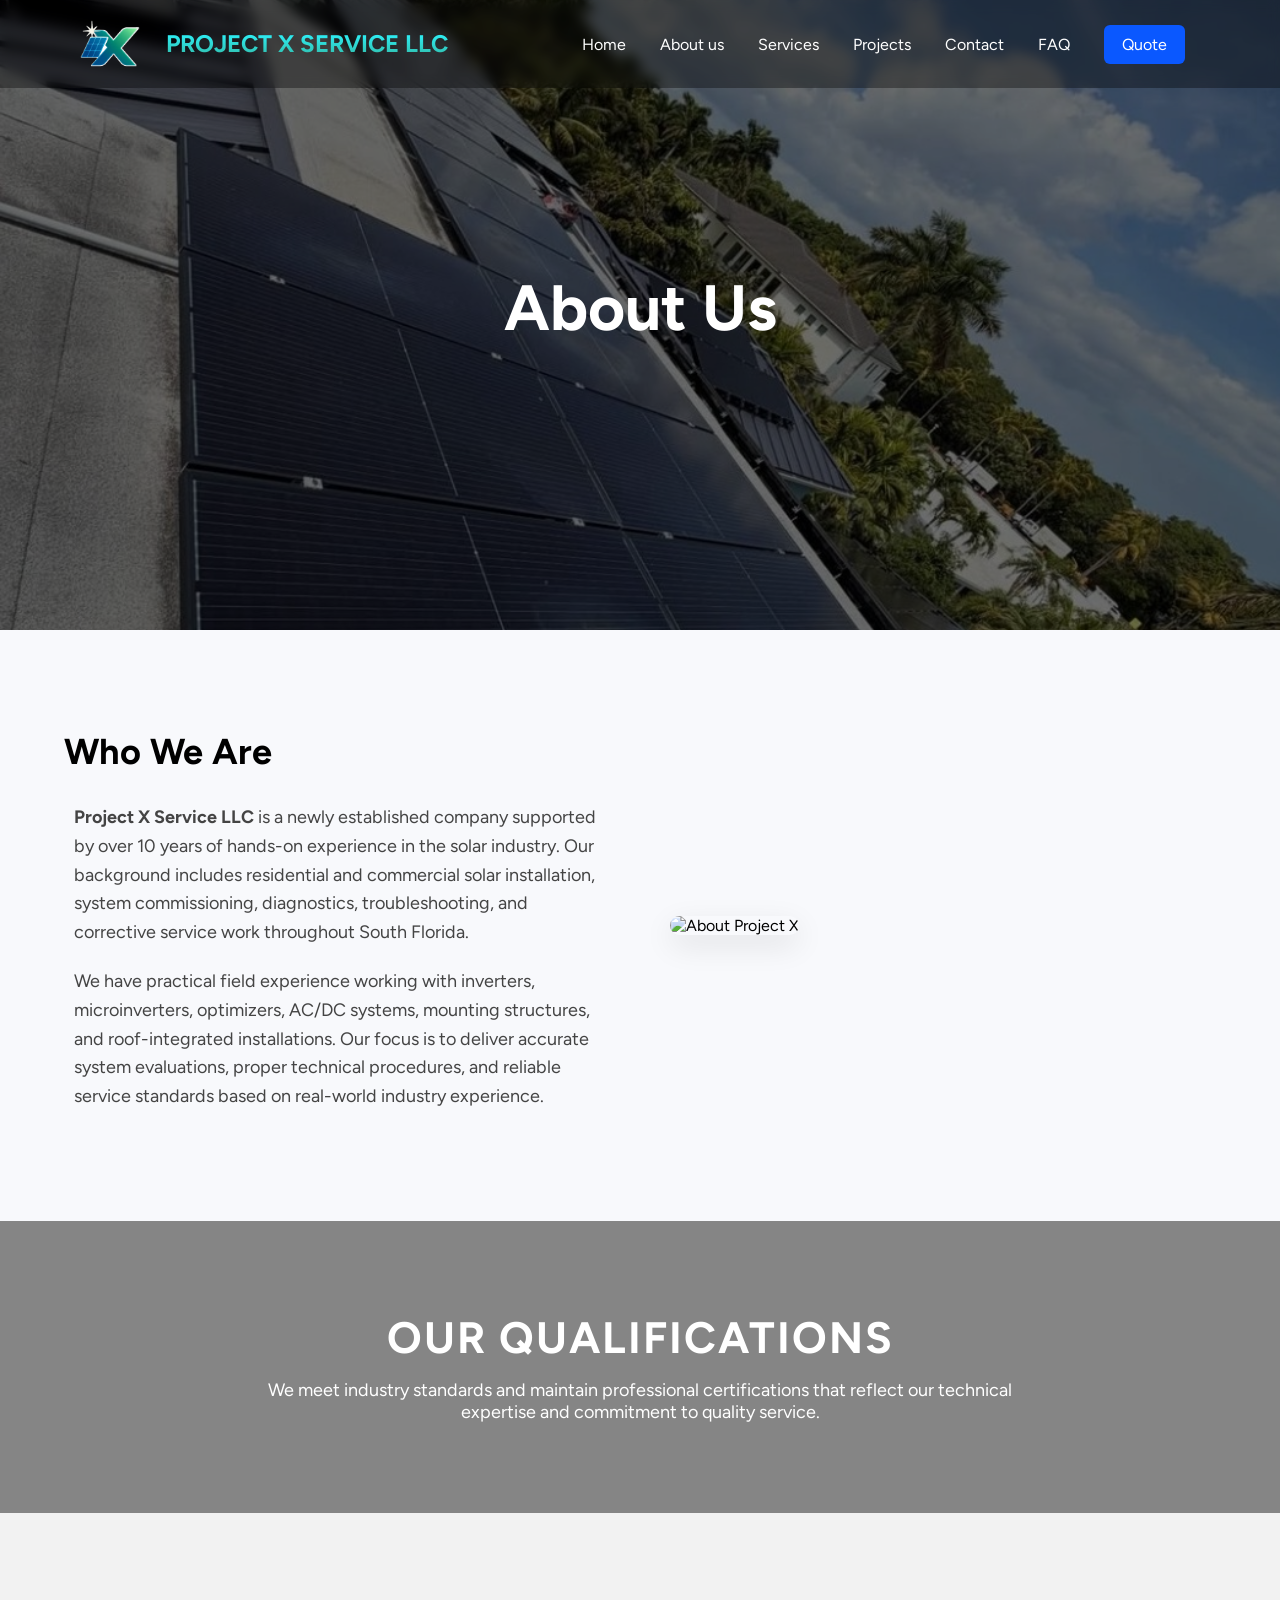
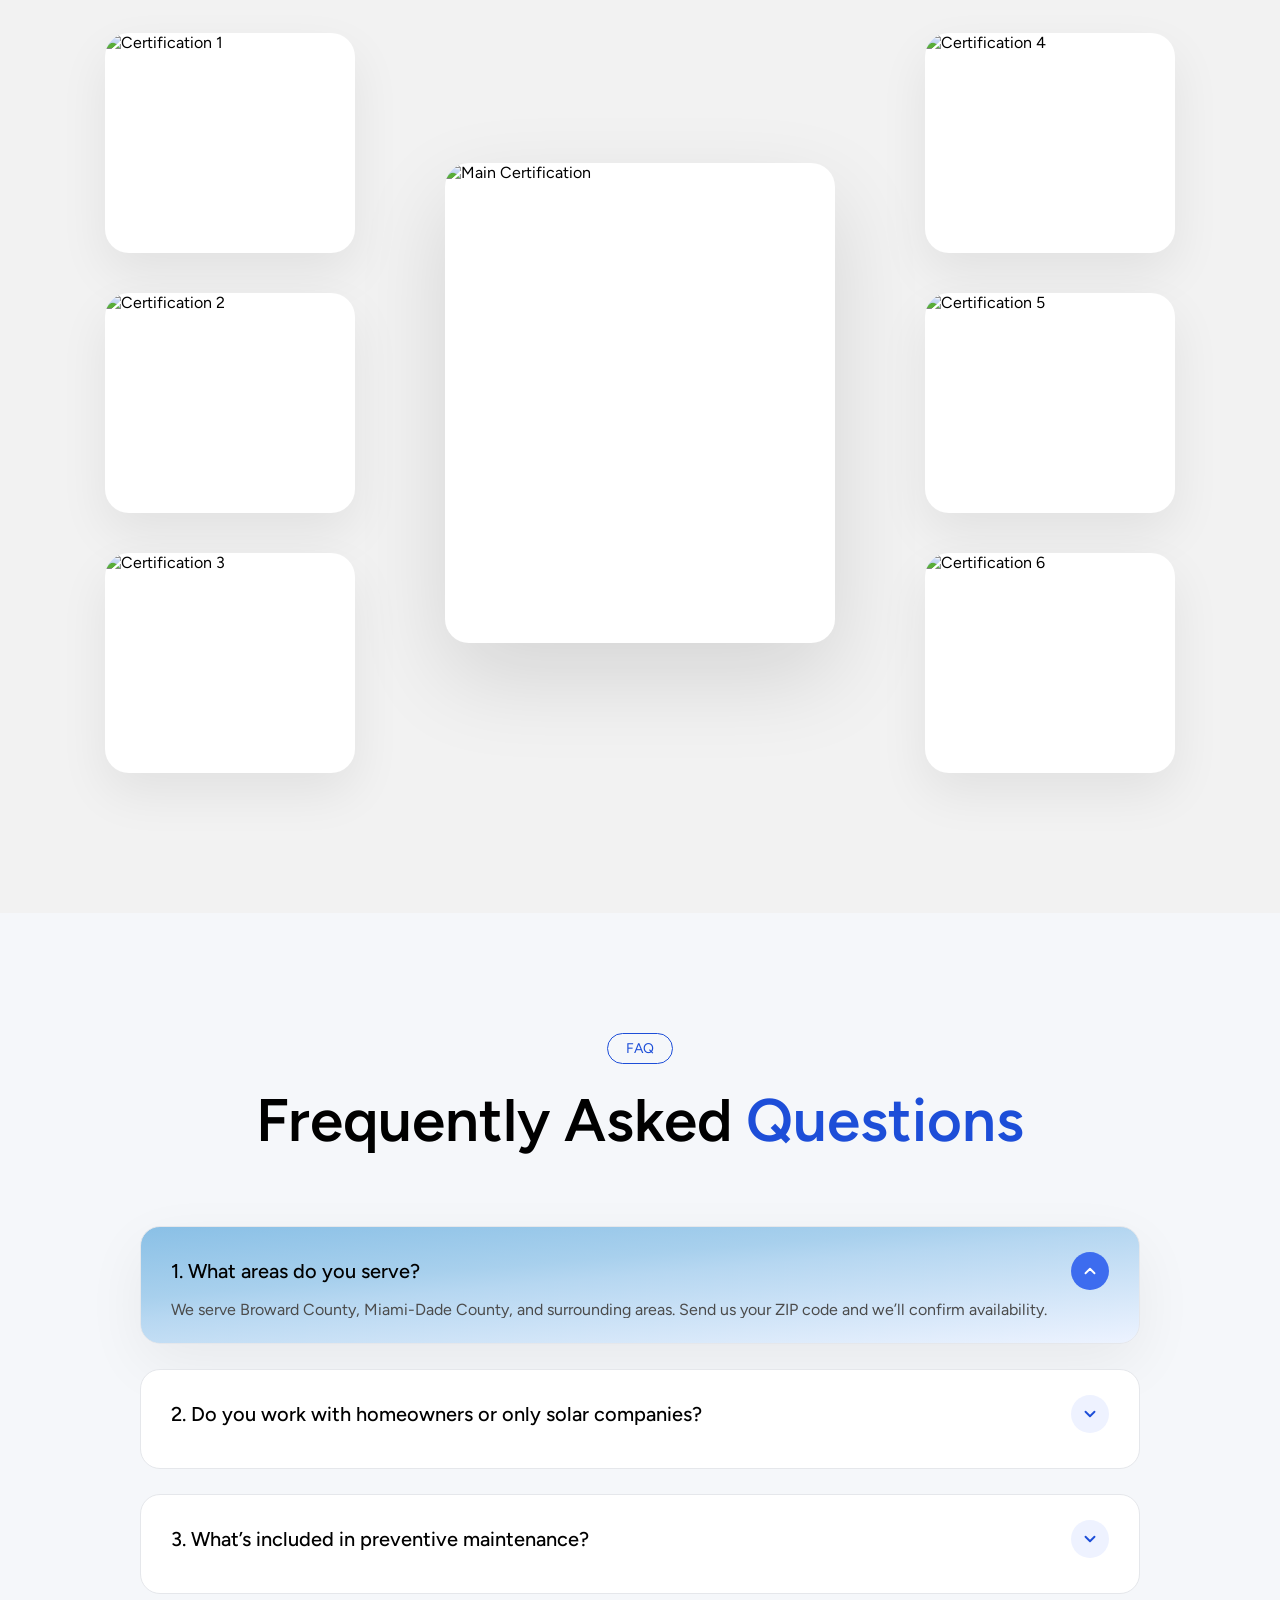
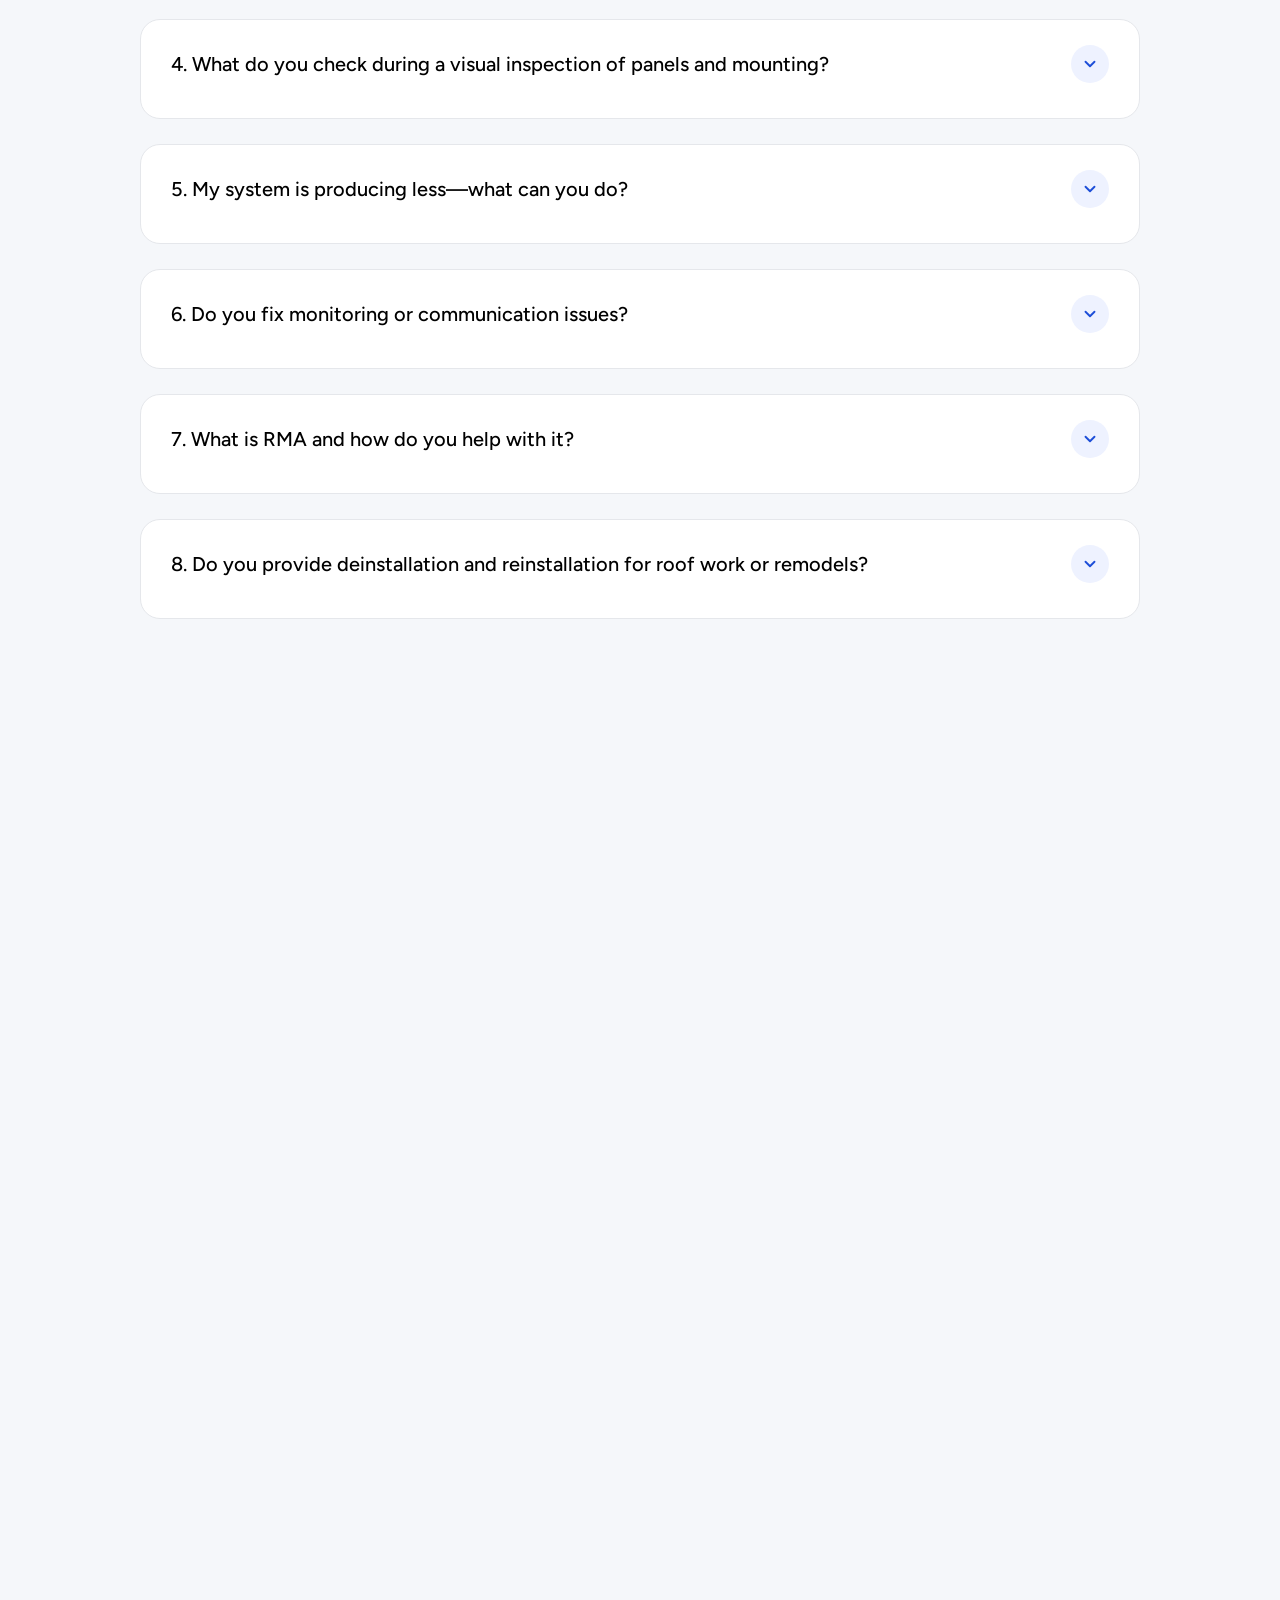
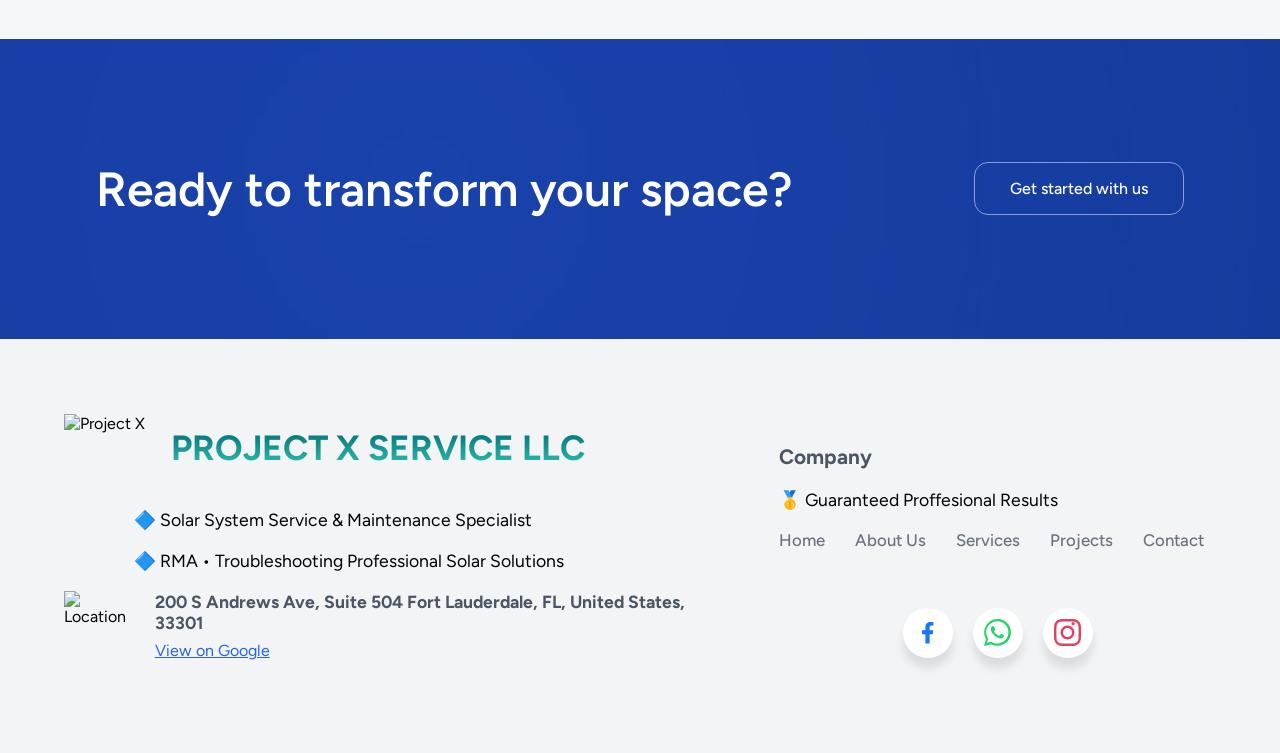
==== about_us.html @ e6c002a3 "Add files via upload" ====
<!doctype html>
<html lang="en">
<head>
  <meta charset="utf-8" />
  <meta name="viewport" content="width=device-width, initial-scale=1" />
  <link rel="shortcut icon" href="Img/Logo-nav.png" type="image/png">
  <title>Project X | Service LLC</title>
  <link rel="stylesheet" href="style.css" />
  <link rel="stylesheet" href="https://cdnjs.cloudflare.com/ajax/libs/font-awesome/6.5.0/css/all.min.css">


<link rel="preconnect" href="https://fonts.googleapis.com">
<link rel="preconnect" href="https://fonts.gstatic.com" crossorigin>
<link href="https://fonts.googleapis.com/css2?family=Figtree:ital,wght@0,300..900;1,300..900&family=Gentium+Plus:ital,wght@0,400;0,700;1,400;1,700&family=Lora:ital@1&family=Montserrat:wght@700&family=Noto+Serif:ital,wght@0,100..900;1,100..900&family=PT+Serif:ital,wght@0,400;0,700;1,400;1,700&family=Playfair+Display:ital,wght@0,600;1,600&family=Poppins:wght@500;700&display=swap" rel="stylesheet">
</head>
<body>

<!-- NAVBAR -->
<header id="home" class="navbar">
          <div class="logo">
          <img class="Logo-PX" src="Img/Logo.png">
          <a href="index.html">PROJECT X SERVICE LLC</a>
        </div>

    <nav class="menu">
        <a href="index.html">Home</a>
        <a href="#about-hero">About us</a>
        <a href="index.html#services">Services</a>
        <a href="projects.html">Projects</a>
        <a href="contact.html">Contact</a>
        <a href="#faq">FAQ</a>
        <a href="contact.html" class="btn-nav">Quote</a>
    </nav>

    <div class="menu-toggle">☰</div>
</header>

<section id="about-hero" class="about-hero">

    <div class="about-overlay"></div>

    <div class="about-content reveal">
        <h1>About Us</h1>
    </div>

</section>

<section class="about-section">

    <div class="about-container">

        <div class="about-text">
            <h2 class="reveal-item">Who We Are</h2>

            <p class="reveal-item delay-1">
                <span class="name-bold">Project X Service LLC</span> is a newly established company supported by over 10 years of hands-on experience in the solar industry. Our background includes residential and commercial solar installation, system commissioning, diagnostics, troubleshooting, and corrective service work throughout South Florida.
            </p>

            <p class="reveal-item delay-2">
                We have practical field experience working with inverters, microinverters, optimizers, AC/DC systems, mounting structures, and roof-integrated installations. Our focus is to deliver accurate system evaluations, proper technical procedures, and reliable service standards based on real-world industry experience.
            </p>
        </div>

        <div class="about-image reveal-item delay-3">
            <img src="img/about-ref2.jpg" alt="About Project X">
        </div>

    </div>

</section>

<section class="qualifications-section">

    <!-- FRANJA SUPERIOR -->
    <div class="qualifications-band">
        <div class="qualifications-overlay"></div>

        <div class="qualifications-band-content">
            <h2 class="reveal-item">OUR QUALIFICATIONS</h2>
            <p class="reveal-item delay-1">
                We meet industry standards and maintain professional certifications that reflect our technical expertise and commitment to quality service.
            </p>
        </div>
    </div>

    <!-- CERTIFICADOS -->
<div class="qualifications-cards">

    <!-- COLUMNA IZQUIERDA -->
    <div class="qualifications-column left">

        <div class="qualification-card side reveal">
            <img src="img/C1.jpg" alt="Certification 1">
        </div>

        <div class="qualification-card side reveal">
            <img src="img/C2.jpg" alt="Certification 2">
        </div>

        <div class="qualification-card side reveal">
            <img src="img/C3.png" alt="Certification 3">
        </div>

    </div>

    <!-- CENTRO -->
    <div class="qualification-card center reveal">
        <img src="img/C-MAIN.jpg" alt="Main Certification">
    </div>

    <!-- COLUMNA DERECHA -->
    <div class="qualifications-column right">

        <div class="qualification-card side reveal">
            <img src="img/C4.webp" alt="Certification 4">
        </div>

        <div class="qualification-card side reveal">
            <img src="img/C5.svg" alt="Certification 5">
        </div>

        <div class="qualification-card side reveal">
            <img src="img/C6.jpg" alt="Certification 6">
        </div>

    </div>

</div>
</section>

<section id="faq" class="faq-section">
    <div class="faq-header">
        <span class="faq-badge">FAQ</span>
        <h2>
            Frequently Asked <span>Questions</span>
        </h2>
    </div>

    <div class="faq-container">

        <!-- ITEM 1 (ABIERTO POR DEFECTO) -->
        <div class="faq-item active">
            <div class="faq-question">
                <h3>1. What areas do you serve?</h3>
                <span class="faq-icon">
                    <svg width="20" height="20" viewBox="0 0 24 24" fill="none">
                        <path d="M6 9L12 15L18 9" 
                            stroke="currentColor" 
                            stroke-width="2.5" 
                            stroke-linecap="round" 
                            stroke-linejoin="round"/>
                    </svg>
                </span>
            </div>
            <div class="faq-answer">
                <p>We serve Broward County, Miami-Dade County, and surrounding areas. Send us your ZIP code and we’ll confirm availability.</p>
            </div>
        </div>
        
        <div class="faq-item">
            <div class="faq-question">
                <h3>2. Do you work with homeowners or only solar companies?</h3>
                <span class="faq-icon">
                    <svg width="20" height="20" viewBox="0 0 24 24" fill="none">
                        <path d="M6 9L12 15L18 9" 
                            stroke="currentColor" 
                            stroke-width="2.5" 
                            stroke-linecap="round" 
                            stroke-linejoin="round"/>
                    </svg>
                </span>
            </div>
            <div class="faq-answer">
                <p>We do both:</p>
                <p>• Subcontractor services for solar companies (installation, service, RMA, deinstall/reinstall).</p>
                <p>• Service for existing solar systems (diagnostics, preventive maintenance, repairs, monitoring support, inspections, and cleaning).</p>
            </div>
        </div>

        <div class="faq-item">
            <div class="faq-question">
                <h3>3. What’s included in preventive maintenance?</h3>
                <span class="faq-icon">
                    <svg width="20" height="20" viewBox="0 0 24 24" fill="none">
                        <path d="M6 9L12 15L18 9" 
                            stroke="currentColor" 
                            stroke-width="2.5" 
                            stroke-linecap="round" 
                            stroke-linejoin="round"/>
                    </svg>
                </span>
            </div>
            <div class="faq-answer">
                <p>Preventive maintenance includes a general system inspection to help prevent failures and ensure performance: visual checks, basic operational verification, common failure points review, and recommendations.</p>
            </div>
        </div>

        <!-- Pregunta 4 -->
        <div class="faq-item">
            <div class="faq-question">
                <h3>4. What do you check during a visual inspection of panels and mounting?</h3>
                <span class="faq-icon">
                    <svg width="20" height="20" viewBox="0 0 24 24" fill="none">
                        <path d="M6 9L12 15L18 9" 
                            stroke="currentColor" 
                            stroke-width="2.5" 
                            stroke-linecap="round" 
                            stroke-linejoin="round"/>
                    </svg>
                </span>
            </div>
            <div class="faq-answer">
                <p>We verify rails, attachments, roof penetrations, and the visible condition of the roof, along with the overall mounting condition. Photos can be provided upon request.</p>
            </div>
        </div>

        <!-- 5 -->
        <div class="faq-item">
            <div class="faq-question">
                <h3>5. My system is producing less—what can you do?</h3>
                <span class="faq-icon">
                    <svg width="20" height="20" viewBox="0 0 24 24" fill="none">
                        <path d="M6 9L12 15L18 9" 
                            stroke="currentColor" 
                            stroke-width="2.5" 
                            stroke-linecap="round" 
                            stroke-linejoin="round"/>
                    </svg>
                </span>
            </div>
            <div class="faq-answer">
                <p>We perform solar diagnostics and troubleshooting to identify the root cause, including:</p>
                <p>• Microinverters / inverter / optimizers.</p>
                <p>• AC/DC wiring.</p>
                <p>• Communication/monitoring issues.</p>
                <p>Then we provide a clear repair plan before any additional work is performed.</p>
            </div>
        </div>

        <!-- 6 -->
        <div class="faq-item">
            <div class="faq-question">
                <h3>6. Do you fix monitoring or communication issues?</h3>
                <span class="faq-icon">
                    <svg width="20" height="20" viewBox="0 0 24 24" fill="none">
                        <path d="M6 9L12 15L18 9" 
                            stroke="currentColor" 
                            stroke-width="2.5" 
                            stroke-linecap="round" 
                            stroke-linejoin="round"/>
                    </svg>
                </span>
            </div>
            <div class="faq-answer">
                <p>Yes. With Monitoring Support & Verification, we review the monitoring platform, confirm data accuracy, and help troubleshoot connectivity and performance issues.</p>
            </div>
        </div>

        <!-- 7 -->
        <div class="faq-item">
            <div class="faq-question">
                <h3>7. What is RMA and how do you help with it?</h3>
                <span class="faq-icon">
                    <svg width="20" height="20" viewBox="0 0 24 24" fill="none">
                        <path d="M6 9L12 15L18 9" 
                            stroke="currentColor" 
                            stroke-width="2.5" 
                            stroke-linecap="round" 
                            stroke-linejoin="round"/>
                    </svg>
                </span>
            </div>
            <div class="faq-answer">
                <p>RMA is the manufacturer warranty replacement process. We assist with diagnosis, required documentation (photos/data), warranty processing, and replacement of defective equipment (microinverters, optimizers, inverters) when applicable.</p>
            </div>
        </div>

        <!-- 8 -->
        <div class="faq-item">
            <div class="faq-question">
                <h3>8. Do you provide deinstallation and reinstallation for roof work or remodels?</h3>
                <span class="faq-icon">
                    <svg width="20" height="20" viewBox="0 0 24 24" fill="none">
                        <path d="M6 9L12 15L18 9" 
                            stroke="currentColor" 
                            stroke-width="2.5" 
                            stroke-linecap="round" 
                            stroke-linejoin="round"/>
                    </svg>
                </span>
            </div>
            <div class="faq-answer">
                <p>Yes. We safely remove the solar system and reinstall it after the roof work is completed—ideal for roof replacements, remodels, or installation corrections.</p>
            </div>
        </div>

        <!-- 9 -->
        <div class="faq-item">
            <div class="faq-question">
                <h3>9. Do you repair and service existing solar systems?</h3>
                <span class="faq-icon">
                    <svg width="20" height="20" viewBox="0 0 24 24" fill="none">
                        <path d="M6 9L12 15L18 9" 
                            stroke="currentColor" 
                            stroke-width="2.5" 
                            stroke-linecap="round" 
                            stroke-linejoin="round"/>
                    </svg>
                </span>
            </div>
            <div class="faq-answer">
                <p>Yes. We handle electrical repairs, communication issues, and low-production troubleshooting, as well as general system service.</p>
            </div>
        </div>

        <!-- 10 -->
        <div class="faq-item">
            <div class="faq-question">
                <h3>10. Does panel cleaning improve production?</h3>
                <span class="faq-icon">
                    <svg width="20" height="20" viewBox="0 0 24 24" fill="none">
                        <path d="M6 9L12 15L18 9" 
                            stroke="currentColor" 
                            stroke-width="2.5" 
                            stroke-linecap="round" 
                            stroke-linejoin="round"/>
                    </svg>
                </span>
            </div>
            <div class="faq-answer">
                <p>It can, especially when panels are affected by dust, pollen, salt residue, stains, or bird droppings. Cleaning frequency typically ranges from every 6–12 months, or sooner if production drops.</p>
            </div>
        </div>

        <!-- 11 -->
        <div class="faq-item">
            <div class="faq-question">
                <h3>11. What cleaning method do you use? Is it safe?</h3>
                <span class="faq-icon">
                    <svg width="20" height="20" viewBox="0 0 24 24" fill="none">
                        <path d="M6 9L12 15L18 9" 
                            stroke="currentColor" 
                            stroke-width="2.5" 
                            stroke-linecap="round" 
                            stroke-linejoin="round"/>
                    </svg>
                </span>
            </div>
            <div class="faq-answer">
                <p>We provide professional solar panel cleaning using safe methods and appropriate materials. We avoid harsh techniques that can damage the glass, seals, or mounting components.</p>
            </div>
        </div>

        <!-- 12 -->
        <div class="faq-item">
            <div class="faq-question">
                <h3>12. How much does it cost?</h3>
                <span class="faq-icon">
                    <svg width="20" height="20" viewBox="0 0 24 24" fill="none">
                        <path d="M6 9L12 15L18 9" 
                            stroke="currentColor" 
                            stroke-width="2.5" 
                            stroke-linecap="round" 
                            stroke-linejoin="round"/>
                    </svg>
                </span>
            </div>
            <div class="faq-answer">
                <p>Pricing depends on system size, roof height, access, system condition, and the service needed (diagnostics, RMA, reinstall, cleaning, etc.). For a fast quote, send your ZIP code, photos, and a brief description.</p>
            </div>
        </div>

        <!-- 13 -->
        <div class="faq-item">
            <div class="faq-question">
                <h3>13. How long does the service take?</h3>
                <span class="faq-icon">
                    <svg width="20" height="20" viewBox="0 0 24 24" fill="none">
                        <path d="M6 9L12 15L18 9" 
                            stroke="currentColor" 
                            stroke-width="2.5" 
                            stroke-linecap="round" 
                            stroke-linejoin="round"/>
                    </svg>
                </span>
            </div>
            <div class="faq-answer">
                <p>It depends on the scope. Many services (inspection, basic diagnostics, cleaning) are completed the same day. Deinstall/reinstall or more complex repairs may take longer. We provide an estimated timeframe before starting.</p>
            </div>
        </div>

        <!-- 14 -->
        <div class="faq-item">
            <div class="faq-question">
                <h3>14. Do you provide technical inspection reports?</h3>
                <span class="faq-icon">
                    <svg width="20" height="20" viewBox="0 0 24 24" fill="none">
                        <path d="M6 9L12 15L18 9" 
                            stroke="currentColor" 
                            stroke-width="2.5" 
                            stroke-linecap="round" 
                            stroke-linejoin="round"/>
                    </svg>
                </span>
            </div>
            <div class="faq-answer">
                <p>Yes. We offer Technical Inspections and Reports with photos, measurements, and recommendations—great for homeowners, solar companies, buyers, or warranty documentation.</p>
            </div>
        </div>

        <!-- 15 -->
        <div class="faq-item">
            <div class="faq-question">
                <h3>15. What do you need to schedule or request a quote?</h3>
                <span class="faq-icon">
                    <svg width="20" height="20" viewBox="0 0 24 24" fill="none">
                        <path d="M6 9L12 15L18 9" 
                            stroke="currentColor" 
                            stroke-width="2.5" 
                            stroke-linecap="round" 
                            stroke-linejoin="round"/>
                    </svg>
                </span>
            </div>
            <div class="faq-answer">
                <p>Your name, phone number, ZIP code, service type, and (if possible) photos of the system/roof plus a monitoring screenshot or inverter error message.</p>
            </div>
        </div>

    </div>
</section>

<section class="cta-section fade-section">
    <div class="cta-overlay">
        <div class="cta-content">
            <h2 class="fade-up">Ready to transform your space?</h2>
            <a href="contact.html" class="cta-button fade-up delay">
                Get started with us
            </a>
        </div>
    </div>
</section>

<footer class="footer">
  <div class="footer-container">

    <!-- LEFT SIDE -->
    <div class="footer-left reveal">
      <div class="footer-logo">
        <img src="img/logo.png" alt="Project X">
        <h3>PROJECT X SERVICE LLC</h3>
      </div>

    <p class="D-footer">🔷 Solar System Service & Maintenance Specialist</p>
    <p class="D-footer">🔷 RMA • Troubleshooting Professional Solar Solutions</p>

      <div class="footer-address">
        <div class="address-row">
          <img src="img/location_icon.png" alt="Location">
          <div>
            <p>200 S Andrews Ave, Suite 504 Fort Lauderdale, FL, United States, 33301</p>
            <a href="https://maps.app.goo.gl/JshENRrSmdrGjEPQ7" target="_blank" class="google-link">View on Google</a>
          </div>
        </div>

      </div>
    </div>

    <!-- RIGHT SIDE -->
    <div class="footer-right reveal">

      <h4>Company</h4>
      <p class="D2-footer">🥇 Guaranteed Proffesional Results</p>

      <ul class="footer-links-horizontal">
        <li><a href="index.html">Home</a></li>
        <li><a href="about_us.html">About Us</a></li>
        <li><a href="index.html#services">Services</a></li>
        <li><a href="projects.html">Projects</a></li>
        <li><a href="contact.html">Contact</a></li>
      </ul>

      <!-- Redes sociales --> 
    <ul class="wrapper">

    <li>
        <a href="https://www.facebook.com/profile.php?id=61576101704373" target="_blank" class="icon facebook">
        <span class="tooltip">Facebook</span>
        <svg viewBox="0 0 320 512" height="1.2em" fill="currentColor">
            <path d="M279.14 288l14.22-92.66h-88.91v-60.13c0-25.35 12.42-50.06 52.24-50.06h40.42V6.26S260.43 0 225.36 0c-73.22 0-121.08 44.38-121.08 124.72v70.62H22.89V288h81.39v224h100.17V288z"/>
        </svg>
        </a>
    </li>

    <li>
        <a href="https://wa.me/message/UJJFYZ3BVUFKO1" target="_blank" class="icon whatsapp">
        <span class="tooltip">WhatsApp</span>
    <svg viewBox="0 0 24 24" height="1.5em" fill="currentColor">
    <path d="M20.52 3.48A11.88 11.88 0 0012.06 0C5.5 0 .17 5.33.17 11.89c0 2.09.55 4.13 1.6 5.93L0 24l6.34-1.66a11.86 11.86 0 005.72 1.46h.01c6.56 0 11.89-5.33 11.89-11.89 0-3.18-1.24-6.17-3.44-8.43zM12.07 21.8c-1.86 0-3.68-.5-5.27-1.44l-.38-.23-3.76.99 1-3.67-.25-.38a9.86 9.86 0 01-1.52-5.19c0-5.47 4.45-9.92 9.92-9.92 2.65 0 5.14 1.03 7.01 2.9a9.86 9.86 0 012.9 7.02c0 5.47-4.45 9.92-9.92 9.92zm5.45-7.41c-.3-.15-1.77-.87-2.04-.97-.27-.1-.47-.15-.67.15-.2.3-.77.97-.95 1.17-.17.2-.35.22-.65.07-.3-.15-1.27-.47-2.42-1.5-.89-.79-1.5-1.77-1.68-2.07-.17-.3-.02-.46.13-.61.13-.13.3-.35.45-.52.15-.17.2-.3.3-.5.1-.2.05-.37-.02-.52-.07-.15-.67-1.62-.92-2.22-.24-.58-.49-.5-.67-.51h-.57c-.2 0-.5.07-.76.36-.26.3-1 1-.97 2.44.03 1.44 1.02 2.83 1.16 3.03.15.2 2 3.06 4.86 4.29.68.29 1.21.46 1.62.59.68.22 1.3.19 1.79.11.55-.08 1.77-.72 2.02-1.42.25-.7.25-1.31.18-1.43-.07-.12-.27-.19-.57-.34z"/>
    </svg>
        </a>
    </li>

    <li>
        <a href="https://www.instagram.com/projectxservicellc/" target="_blank" class="icon instagram">
        <span class="tooltip">Instagram</span>
    <svg viewBox="0 0 24 24" height="1.5em" fill="currentColor">
    <path d="M12 2.16c3.2 0 3.58.01 4.85.07 3.25.15 4.77 1.69 4.92 4.92.06 1.27.07 1.65.07 4.85s-.01 3.58-.07 4.85c-.15 3.23-1.67 4.77-4.92 4.92-1.27.06-1.65.07-4.85.07s-3.58-.01-4.85-.07c-3.25-.15-4.77-1.69-4.92-4.92C2.17 15.58 2.16 15.2 2.16 12s.01-3.58.07-4.85c.15-3.23 1.67-4.77 4.92-4.92C8.42 2.17 8.8 2.16 12 2.16zm0-2.16C8.74 0 8.33.01 7.05.07 2.7.27.27 2.7.07 7.05.01 8.33 0 8.74 0 12s.01 3.67.07 4.95c.2 4.35 2.63 6.78 6.98 6.98 1.28.06 1.69.07 4.95.07s3.67-.01 4.95-.07c4.35-.2 6.78-2.63 6.98-6.98.06-1.28.07-1.69.07-4.95s-.01-3.67-.07-4.95C23.73 2.7 21.3.27 16.95.07 15.67.01 15.26 0 12 0zm0 5.84a6.16 6.16 0 100 12.32 6.16 6.16 0 000-12.32zm0 10.16a4 4 0 110-8 4 4 0 010 8zm6.41-11.85a1.44 1.44 0 11-2.88 0 1.44 1.44 0 012.88 0z"/>
    </svg>
        </a>
    </li>

    </ul>
  </div>
</footer>

<script src="script.js"></script>
</body>
</html>
---- style.css ----
*{
    margin:0;
    padding:0;
    box-sizing:border-box;
    font-family:Figtree, "Figtree Placeholder", sans-serif;
}

body{
    background:#f5f7fa;
}

/* NAVBAR */
.navbar{
    position:fixed;
    top:0;
    left:0;
    width:100%;
    display:flex;
    justify-content:space-between;
    align-items:center;
    padding:20px 80px;
    color:white;
    z-index:9999;
    background:rgba(0,0,0,0.35);
    backdrop-filter:blur(6px);
    transition: all 0.3s ease;
}


.menu a{
    margin:0 15px;
    color:white;
    text-decoration:none;
}

.btn-nav{
    background:#0a58ff;
    border:none;
    padding:10px 18px;
    color:white;
    border-radius:6px;
    cursor: pointer;
}

.menu-toggle{
    display:none;
    font-size:28px;
}

.navbar .logo {
  display: flex;
  flex-wrap: nowrap;
  align-items: center;
  gap: 12px;
  height: 100%;
}
.navbar .logo img.Logo-PX {
  display: block;
  height: 48px;
  width: auto;
  object-fit: contain;
}
.navbar .logo a {
  font-size: 24px;
  font-weight: 700;
  margin: 0;
  line-height: 1;
  align-self: center;
  margin-left: 14px;
  background: linear-gradient(#2DF3FD, #31BDAC);
  background-clip: text;
  -webkit-background-clip: text;
  -webkit-text-fill-color: transparent;
  text-decoration: none;
}

/* =====================================
   NAVBAR RESPONSIVE
=====================================*/
@media (max-width: 1024px){
  .navbar{
    padding: 20px 40px;
  }
}

@media (max-width: 768px){
  .navbar{
    padding: 18px 25px;
  }

  .menu{
    position: absolute;
    top: 100%;
    right: 0;
    background: #0b1c39;
    width: 240px;
    padding: 25px;
    display: flex;
    flex-direction: column;
    gap: 20px;
    transform: translateY(-20px);
    opacity: 0;
    pointer-events: none;
    transition: all 0.3s ease;
    border-radius: 0 0 0 12px;
  }

  .menu a{
    margin: 0;
    font-size: 16px;
  }

  .btn-nav{
    width: 100%;
    margin-top: 10px;
  }

  .menu.active{
    transform: translateY(0);
    opacity: 1;
    pointer-events: auto;
  }

  .menu-toggle{
    display:block;
    cursor:pointer;
  }
}

/* ==============================           PAG PRINCIPAL          ============================== */
/* ============================== SECCIÓN 1 - HERO - PAG PRINCIPAL ============================== */
.hero{
    min-height:100vh;
    padding:80px 0 80px 0;
    background:url("Img/fondo.jpg") center/cover no-repeat;
    display:flex;
    align-items:center;
    position:relative;
}

.overlay{
    position:absolute;
    width:100%;
    height:100%;
    background:rgba(0,0,0,0.55);
}

.hero-container{
    position:relative;
    width:90%;
    margin:auto;
    display:flex;
    justify-content:space-between;
    align-items:center;
    color:white;
    margin-top: 120px;
}

/* TEXTO */
.hero-text{
    max-width:620px;
    margin-left: 50px;
}

.hero-text h1{
    font-size:50px;
    margin-bottom:20px;
}
.hero-text p{
    font-size:20px;
    margin-bottom: 20px;
}

.phone{
    margin-top:35px;
    background:#0a58ff;
    padding:12px 20px;
    border-radius:30px;
    display:inline-block;
}

.contact-bar {
  display: flex;
  align-items: center;
  gap: 25px;
  font-family: Arial, Helvetica, sans-serif;
}

/* BOTÓN TELÉFONO */
.phone-box {
   display: flex;
  justify-content: flex-start;
  align-items: center;
  gap: 14px;
  padding: 12px 22px;
  border-radius: 40px;

  background: rgba(0, 0, 0, 0.45);
  backdrop-filter: blur(6px);

  color: #fff;
  font-size: 20px;
  font-weight: 600;

  transition: all 0.3s ease;
  cursor: pointer;
}

/* HOVER */
.phone-box:hover {
  background: #ffffff;
  color: #000000;
}

/* ICONO */
.phone-icon {
  width: 42px;
  height: 42px;
  border-radius: 50%;
  background: #2f7df6;

  display: flex;
  align-items: center;
  justify-content: center;

  transition: all 0.3s ease;
}

/* Imagen dentro del icono */
.phone-icon img {
  width: 40px;
  height: 40px;
  object-fit: contain;
}

/* Cambiar icono al hacer hover */
.phone-box:hover .phone-icon {
  background: #000;
}

/* TEXTO */
.phone-number {
  letter-spacing: 1px;
}

/* FORM */
.form-card{
    background:white;
    padding:30px;
    border-radius:12px;
    width:400px;
    color:black;
    box-shadow:0 10px 30px rgba(0,0,0,0.2);
    margin-right: 50px;
}

.form-card h2{
    margin-bottom:15px;
}

.form-card input,
.form-card textarea{
    width:100%;
    margin:10px 0;
    padding:12px;
    border:1px solid #ccc;
    border-radius:6px;
}

.form-card button{
    width:100%;
    background:#0a58ff;
    color:white;
    border:none;
    padding:14px;
    border-radius:6px;
    font-size:16px;
    cursor:pointer;
}

.msg{
    margin-top:10px;
    text-align:center;
    font-size:14px;
}

/* =====================================
   HERO EXCLUSIVE ANIMATION
===================================== */

.hero-reveal{
  opacity: 0;
  transform: translateY(70px);
  transition: opacity 0.9s ease, transform 0.9s ease;
}

.hero-reveal.active{
  opacity: 1;
  transform: translateY(0);
}

@media (max-width: 1024px){
  .hero-container{
    flex-direction: column;
    text-align: center;
    gap: 50px;
  }

  .hero-text{
    margin-left: 0;
    max-width: 100%;
  }

  .form-card{
    margin-left: 20px;
    margin-right: 0;
  }
}

@media (max-width: 768px){
  .hero{
    padding: 36px 0 60px 0;
  }
  .hero-text h1{
    font-size: 34px;
    line-height: 1.2;
  }
  .hero-text p{
    font-size: 16.5px;
  }

.phone-box{
    font-size: 16px;
    padding: 10px 18px;
    margin: 5px auto 0 auto; /* centra automáticamente */
}

  .phone-icon{
    width: 36px;
    height: 36px;
  }

  .phone-icon img{
    width: 22px;
    height: 22px;
  }

  .form-card{
    width: 90%;
    padding: 25px;
  }
}

@media (max-width: 480px){
  .hero-text h1{
    font-size: 28px;
  }
  .hero-text p{
    font-size: 16px;
  }

  .phone-box{
    flex-direction: row;
    justify-content: center;
    font-size: 15px;
  }

  .form-card{
    width: 95%;
  }
}

@media (max-width: 768px){
  .hero-phone{
    justify-content: center; /* móvil */
  }
}

/* =================================== SECCIÓN 2 - FRANJA AZUL =================================== */
/* FRANJA AZUL */
.solar-band{
    background:#2d5ec4;
    padding:90px 0;
    color:white;
}

.solar-container{
    width:85%;
    margin:auto;
    display:flex;
    justify-content:space-between;
    align-items:center;
    gap: 60px;
}

.solar-left{
    max-width:520px;
}
.solar-left h2{
    font-size:34px;
    margin-bottom:10px;
}
.solar-left p{
    font-size:18px;
    opacity:0.9;
}

.solar-right{
    display:flex;
    gap:80px;
}

.solar-item{
    text-align:center;
    padding: 10px;
}

.solar-icon{
    font-size:42px;
    margin-bottom:10px;
}

.stars{
    color:#ffd84d;
    margin-bottom:6px;
}

.section-white{
    background:#fff;
    height:600px;
}

.reveal-item{
    opacity:0;
    transform:translateY(60px);
    transition:all 0.9s ease;
}
.reveal-item.show{
    opacity:1;
    transform:translateY(0);
}

@media (max-width: 1024px){
  .solar-container{
    flex-direction: column;
    text-align: center;
    gap: 50px;
  }

  .solar-left{
    max-width: 100%;
  }

  .solar-right{
    gap: 60px;
  }
}

@media (max-width: 768px){
  .solar-band{
    padding: 70px 0;
  }

  .solar-left h2{
    font-size: 26px;
    line-height: 1.3;
  }
  .solar-left p{
    font-size: 16px;
  }

  .solar-right{
    flex-direction: column;
    gap: 40px;
  }

  .solar-icon{
    font-size: 36px;
  }
}

@media (max-width: 480px){
  .solar-band{
    padding: 60px 0;
  }

  .solar-left h2{
    font-size: 22px;
  }
  .solar-left p{
    font-size: 15px;
  }

  .solar-icon{
    font-size: 32px;
  }
}

@media (max-width: 768px){
  .solar-item{
    background: rgba(255,255,255,0.08);
    border-radius: 12px;
  }
}

/* =================================== SECCIÓN 3 - GET PROFESSIONAL SERVICES =================================== */
.services-section{
  background:#f5f5f5;
  padding:100px 0;
}

.services-container{
  width:1200px;
  max-width:90%;
  margin:auto;
  display:grid;
  grid-template-columns:1fr 1fr;
  gap:80px;
  align-items:center;
}

/* ===== IMÁGENES ===== */
.services-images{
  display:flex;
  flex-direction:column;
  gap:20px;
}

.img-big{
  width:100%;
  height:260px;
  object-fit:cover;
  border-radius:18px;
}

.img-row{
  display:grid;
  grid-template-columns:1fr 1fr;
  gap:20px;
}

.img-row img{
  width:100%;
  height:180px;
  object-fit:cover;
  border-radius:18px;
}

/* ===== TEXTO ===== */
.services-content h2{
  font-size:48px;
  font-weight:700;
  margin-bottom:20px;
  color:#000;
}
.services-content p{
  font-size:17px;
  color:#555;
  line-height:1.6;
  margin-bottom:40px;
}

/* ===== FEATURES ===== */
.services-features{
  display:flex;
  gap:60px;
}

.feature-box{
  display:flex;
  align-items:center;
  gap:15px;
}

.feature-icon{
  width:60px;
  height:60px;
  background:#2f5bcc;
  color:#fff;
  display:flex;
  align-items:center;
  justify-content:center;
  border-radius:14px;
  font-size:26px;
}

.feature-box h3{
  margin:0;
  font-size:24px;
}

.feature-box span{
  color:#777;
  font-size:14px;
}

@media(max-width:900px){
  .services-container{
    grid-template-columns:1fr;
  }

  .services-content h2{
    font-size:34px;
  }

  .services-features{
    gap:30px;
  }
}

/* =================================== SECCIÓN 4 - SERVICIOS =================================== */
.services {
  background: #f5f6f8;
  padding-bottom: 120px;
}

/* FRANJA AZUL */
.services-hero {
  background: linear-gradient(180deg,#2d5fb8,#2953a4);
  color: white;
  text-align: center;
  padding: 120px 20px 140px;
  position: relative;
}

.services-hero h2 {
  font-size: 60px;
  margin-bottom: 20px;
}
.services-hero p {
  font-size: 20px;
  opacity: .9;
  max-width: 600px;
  margin: auto;
}

/* GRID */
.services-grid {
  width: 90%;
  max-width: 1200px;
  margin: -80px auto 0 auto;
  display: grid;
  grid-template-columns: repeat(3, 1fr);
  gap: 30px;
}

/* TARJETAS */
.service-card {
  background: #e9edf3;
  padding: 25px 25px 35px;
  border-radius: 20px;
  transition: .3s;
  box-shadow: 0 8px 6px -1px rgba(0, 0, 0, 0.1), 0 2px 4px -1px rgba(0, 0, 0, 0.06);
}
.service-card:hover {
  transform: translateY(-8px);
  background: white;
}

.service-card .icon {
  font-size: 32px;
  margin-bottom: 20px;
}

.service-card h3 {
  font-size: 20px;
  margin-bottom: 10px;
}
.service-card p {
  font-size: 15px;
  opacity: .7;
}

@media (max-width: 1000px) {
  .services-grid {
    grid-template-columns: repeat(2, 1fr);
  }
}

@media (max-width: 600px) {
  .services-grid {
    grid-template-columns: 1fr;
  }

  .services-hero h2 {
    font-size: 38px;
  }
}

/* IMAGEN EN TARJETA */
.service-img {
  width: 100%;
  height: 280px;
  border-radius: 14px;
  overflow: hidden;
  margin-bottom: 20px;
}

.service-img img {
  width: 100%;
  height: 100%;
  object-fit: cover;
  transition: .4s;
}

/* HOVER ZOOM */
.service-card:hover .service-img img {
  transform: scale(1.08);
}

/* =================================== SECCIÓN 5 - PROCESO DE TRABAJO =================================== */
.process {
  background:#f3f3f3;
  padding:120px 20px;
  text-align:center;
}

.process-header h2{
  font-size:56px;
  margin-bottom:20px;
}
.process-header p{
  max-width:720px;
  margin:auto;
  font-size:18px;
  color:#666;
  line-height:1.6;
}

/* STEPS */
.process-steps{
  margin-top:90px;
  display:grid;
  grid-template-columns:repeat(3,1fr);
  gap:60px;
  max-width:1200px;
  margin-left:auto;
  margin-right:auto;
}

/* STEP */
.process-step{
  display:flex;
  align-items:flex-start;
  gap:25px;
  text-align:left;
  position:relative;
}

/* línea divisoria */
.process-step:not(:last-child)::after{
  content:"";
  position:absolute;
  right:-30px;
  top:0;
  height:100%;
  width:1px;
  background:#ddd;
}

/* ICONO */
.step-icon{
  width:70px;
  height:70px;
  background: linear-gradient(130deg, #071e74f5, #4c65be);
  border-radius:16px;
  display:flex;
  align-items:center;
  justify-content:center;
  flex-shrink:0;
}

.step-icon img{
  width:56px;
}
.process-step .step-icon img{
  transition: transform 0.4s ease;
}
.process-step:hover .step-icon img{
  transform: scale(1.1);
}

/* TEXTO */
.step-text h3{
  font-size:22px;
  margin-bottom:10px;
}
.step-text p{
  color:#666;
  margin-bottom:12px;
  line-height:1.6;
}

.step-text a{
  color:#2f5bcc;
  font-weight:600;
  text-decoration:none;
}
.step-text a:hover{
  text-decoration:underline;
}

@media(max-width:900px){
  .process-steps{
    grid-template-columns:1fr;
    gap:40px;
  }
  .process-step::after{
    display:none;
  }

  .process-header h2{
    font-size:36px;
  }
}

/* =================================== SECCIÓN 6 - MARCAS CON LAS QUE TRABAJAMOS =================================== */
.brands{
  width: 90%;
  max-width: 1300px;
  margin: 120px auto;
  padding: 100px 40px;
  border-radius: 40px;
  background: url("img/58801.png") center/cover no-repeat;
  color: white;
  text-align: center;
  position: relative;
  overflow: hidden;
}

.brands h2{
  font-size: 3.2rem;
  margin-bottom: 20px;
}
.brands p{
  max-width: 700px;
  margin: 0 auto 60px auto;
  font-size: 1.3rem;
  opacity: 0.9;
}

.brands-logos{
  display: flex;
  justify-content: center;
  align-items: center;
  flex-wrap: wrap;
  gap: 50px;
}

.brands-logos img{
  height: 40px;
  opacity: 0.8;
  transition: all 0.4s ease;
  filter: brightness(0) invert(1);
}
.brands-logos img:hover{
  opacity: 1;
  transform: scale(1.1);
}

/* ===================================== SECCIÓN 7 - FRANJA AZUL FINAL =====================================*/
.top-bar{
  background: #3a63b8;
  padding: 20px 0;
}

.top-bar-content{
  width: 90%;
  max-width: 1200px;
  margin: auto;
  display: flex;
  align-items: center;
  justify-content: center;
  gap: 60px;
  text-align: center;
}
.top-bar-content img{
  height: 80px;
  width: auto;
}

.top-bar-content h3{
  color: white;
  margin: 0;
  font-weight: 600;
  font-size: 28px;
  height: 40px;
  opacity: 0.8;
  transition: all 0.4s ease;
  filter: brightness(0) invert(1);
}

/* =====================================
   ANIMACIÓN REVEAL
=====================================*/
.reveal-item{
    opacity:0;
    transform:translateY(60px);
    transition:all 0.9s ease;
}
.reveal-item.show{
    opacity:1;
    transform:translateY(0);
}

.top-bar-content h3:hover{
  opacity: 1;
  transform: scale(1.1);
}

@media (max-width: 1024px){
  .top-bar-content{
    gap: 40px;
  }

  .top-bar-content h3{
    font-size: 24px;
  }

  .top-bar-content img{
    height: 65px;
  }
}

@media (max-width: 768px){
  .top-bar{
    padding: 30px 0;
  }

  .top-bar-content{
    flex-direction: column;
    gap: 20px;
  }

  .top-bar-content img{
    height: 55px;
  }

  .top-bar-content h3{
    font-size: 20px;
    line-height: 1.4;
  }
}

@media (max-width: 480px){
  .top-bar-content h3{
    font-size: 17px;
  }

  .top-bar-content img{
    height: 45px;
  }
}

/* =================================== SECCIÓN 8 - FOOTER =================================== */
.footer{
  background: #f3f4f6;
  padding: 75px 0;
}
.footer-container{
  width: 90%;
  max-width: 1200px;
  margin: auto;

  display: grid;
  grid-template-columns: 1.5fr 1fr;
  gap: 60px;
  align-items: start;
}

/* LEFT */
.footer-logo{
  display: flex;
  align-items: center;
  gap: 12px;
  margin-bottom: 25px;
}
.footer-logo img{
  height: 70px;
}

.footer-logo h3{
  font-size: 2.188rem;
  font-weight: 700;
  margin: 0;
  line-height: 1;
  align-self: center;
  margin-left: 14px;
  background: linear-gradient(#037278, #31BDAC);
  background-clip: text;
  -webkit-background-clip: text;
  -webkit-text-fill-color: transparent;
  text-decoration: none;
}

.footer-address .address-row{
  display: flex;
  gap: 15px;
  align-items: flex-start;
  margin-bottom: 15px;
}

.footer-address img{
  height: 55px;
}
.footer-address p{
  margin: 0;
  color: #4b5563;
  font-size: 1.1rem;
  font-weight: bold;
  margin-bottom: 8px;
}
.google-link{
  font-size: 1rem;
  color: #2563eb;
  text-decoration: underline;
}

.D-footer{
  font-size: 1.1rem;
  margin-bottom: 20px;
  margin-left: 70px;
}

/* RIGHT */
.footer-right h4{
  margin-top: 30px;
  margin-bottom: 20px;
  color: #4b5563;
  font-size: 1.3rem;
}
.D2-footer{
  font-size: 1.1rem;
  margin-bottom: 20px;
  text-align: left;
}

@media (max-width: 768px){
  .footer-right{
    text-align: center;
  }

  .D2-footer{
    text-align: center;
  }
}

.footer-links-horizontal{
  list-style: none;
  padding: 0;
  margin: 0 0 8px 0;

  display: flex;
  gap: 30px;
  flex-wrap: wrap;
  font-size: 1.05rem;
}

.footer-links-horizontal li{
  margin: 0;
}

.footer-links-horizontal a{
  text-decoration: none;
  color: #6b7280;
  font-weight: 500;
  transition: color 0.3s ease;
}
.footer-links-horizontal a:hover{
  color: #2563eb;
}

/* Social */
.wrapper {
  display: inline-flex;
  list-style: none;
  height: 120px;
  width: 100%;
  padding-top: 40px;
  font-family: "Poppins", sans-serif;
  justify-content: center;
}

.wrapper .icon {
  position: relative;
  background: #fff;
  border-radius: 50%;
  margin: 10px;
  width: 50px;
  height: 50px;
  font-size: 18px;

  display: flex;
  align-items: center;
  justify-content: center;

  box-shadow: 0 10px 10px rgba(0, 0, 0, 0.1);
  cursor: pointer;

  transition: transform 0.25s ease, background 0.25s ease;
}

.wrapper .tooltip {
  position: absolute;
  top: 0;
  font-size: 14px;
  background: #fff;
  color: #fff;
  padding: 5px 8px;
  border-radius: 5px;
  box-shadow: 0 10px 10px rgba(0, 0, 0, 0.1);
  opacity: 0;
  pointer-events: none;
  transition: all 0.3s cubic-bezier(0.68, -0.55, 0.265, 1.55);
}

.wrapper .tooltip::before {
  position: absolute;
  content: "";
  height: 8px;
  width: 8px;
  background: #fff;
  bottom: -3px;
  left: 50%;
  transform: translate(-50%) rotate(45deg);
  transition: all 0.3s cubic-bezier(0.68, -0.55, 0.265, 1.55);
}

.wrapper .icon:hover .tooltip {
  top: -45px;
  opacity: 1;
  visibility: visible;
  pointer-events: none;
}

.wrapper .icon:hover span,
.wrapper .icon:hover .tooltip {
  text-shadow: 0px -1px 0px rgba(0, 0, 0, 0.1);
}

.wrapper .facebook:hover,
.wrapper .facebook:hover .tooltip,
.wrapper .facebook:hover .tooltip::before {
  background: #1877f2;
  color: #fff;
}

.wrapper .instagram:hover,
.wrapper .instagram:hover .tooltip,
.wrapper .instagram:hover .tooltip::before {
  background: #e4405f;
  color: #fff;
}

.wrapper .whatsapp:hover,
.wrapper .whatsapp:hover .tooltip,
.wrapper .whatsapp:hover .tooltip::before {
  background: #25D366;
  color: #fff;
}

.wrapper .icon a {
  color: inherit;
  text-decoration: none;
  display: flex;
  align-items: center;
  justify-content: center;
}
.wrapper .icon a:visited {
  color: inherit;
}

.wrapper li {
  list-style: none;
}

.wrapper .icon {
  text-decoration: none;
  color: inherit;
}
.wrapper .icon svg {
  pointer-events: none;
}

.wrapper .facebook {
  color: #1877f2;
}
.wrapper .instagram {
  color: #e4405f;
}
.wrapper .whatsapp {
  color: #25D366;
}

@media (max-width: 768px){
  .footer-container{
    grid-template-columns: 1fr;
  }
}


/* ======================================== NAVBAR - SECCIÓN ABOUT US  ======================================== */
/* === ABOUT HERO =====*/
.about-hero{
    height: 70vh;
    background: url("Img/About_Us.jpg") center/cover no-repeat;
    position: relative;
    display: flex;
    align-items: center;
    justify-content: center;
    text-align: center;
    color: white;
}

.about-overlay{
    position: absolute;
    inset: 0;
    background: rgba(0,0,0,0.55);
}

.about-content{
    position: relative;
    z-index: 2;
    max-width: 700px;
}
.about-content h1{
    font-size: 4rem;
    margin-bottom: 15px;
}

/* ===================================== SECCIÓN 1 - WHO WE ARE =====================================*/
.about-section{
    padding: 100px 0;
    background: #f8f9fc;
}
.about-container{
    width: 90%;
    max-width: 1200px;
    margin: auto;
    display: flex;
    align-items: center;
    gap: 60px;
}

.about-text{
    flex: 1;
}
.about-text h2{
    font-size: 36px;
    margin-bottom: 20px;
}
.about-text p{
    font-size: 18px;
    line-height: 1.6;
    color: #444;
    padding: 10px;
}

.name-bold{
  font-weight: bold;
}

.about-image{
    flex: 1;
}
.about-image img{
    width: 100%;
    border-radius: 12px;
    box-shadow: 0 10px 30px rgba(0,0,0,0.1);
}

@media (max-width: 992px){
    .about-container{
        flex-direction: column;
        text-align: center;
    }

    .about-content h1{
        font-size: 38px;
    }
}

@media (max-width: 480px){
    .about-content h1{
        font-size: 30px;
    }

    .about-text h2{
        font-size: 26px;
    }
}

/* Delay escalonado */
.delay-1{
    transition-delay: 0.2s;
}
.delay-2{
    transition-delay: 0.4s;
}
.delay-3{
    transition-delay: 0.6s;
}

/* ===================================== SECCIÓN 2 - QUALIFICATIONS =====================================*/
.qualifications-section{
    background: #f2f2f2;
    padding-bottom: 140px;
}

/* FRANJA */
.qualifications-band{
    position: relative;
    background: url("img/58801.png") center/cover no-repeat;
    padding: 90px 20px;
    text-align: center;
    overflow: hidden;
}
.qualifications-overlay{
    position: absolute;
    inset: 0;
    background: rgba(0,0,0,0.45);
}

.qualifications-band-content{
    position: relative;
    max-width: 800px;
    margin: auto;
    color: white;
}
.qualifications-band h2{
    font-size: 44px;
    letter-spacing: 2px;
    margin-bottom: 15px;
}
.qualifications-band p{
    font-size: 18px;
    opacity: 0.9;
}

/* CONTENEDOR CARDS */
.qualifications-cards{
    width: 90%;
    max-width: 1200px;
    margin: 120px auto 0 auto;
    display: flex;
    justify-content: center;
    align-items: center;
    gap: 70px;
    position: relative;
}

/* ESTRUCTURA 3 - 1 - 3 */
.qualifications-cards{
    width: 90%;
    max-width: 1300px;
    margin: 120px auto 0 auto;
    display: flex;
    justify-content: center;
    align-items: center;
    gap: 90px;
}

/* COLUMNAS LATERALES */
.qualifications-column{
    display: flex;
    flex-direction: column;
    gap: 40px;
}

/* ---------- TARJETAS BASE -------- */
.qualification-card{
    background: white;
    border-radius: 24px;
    overflow: hidden;
    position: relative;
    box-shadow: 0 20px 50px rgba(0,0,0,0.07);
    transition: all 0.45s cubic-bezier(.25,.8,.25,1);
    display: flex;
    align-items: center;
    justify-content: center;
}

.qualification-card::before{
    content: "";
    position: absolute;
    top: -50%;
    left: -50%;
    width: 200%;
    height: 200%;
    background: linear-gradient(
        120deg,
        rgba(255,255,255,0.0) 30%,
        rgba(255,255,255,0.4) 50%,
        rgba(255,255,255,0.0) 70%
    );
    transform: rotate(25deg) translateX(-100%);
    transition: all 0.7s ease;
}

/* IMÁGENES GENERALES */
.qualification-card img{
    width: 100%;
    height: 100%;
    object-fit: cover;
    display: block;
    transition: transform 0.5s ease;
}

/* ---------- LATERALES -------- */
.qualification-card.side{
    width: 250px;
    height: 220px;
    opacity: 0.95;
}

.qualification-card.side img{
    object-fit: contain;
}

/* ---------- CENTRAL -------- */
.qualification-card.center{
    width: 390px;
    height: 480px;
    z-index: 2;
    box-shadow: 0 35px 90px rgba(0,0,0,0.12);
}

/* ---------- HOVER EFECTO -------- */
.qualification-card:hover{
    transform: translateY(-12px) scale(1.04);
    box-shadow: 0 45px 110px rgba(0,0,0,0.18);
}

.qualification-card:hover img{
    transform: scale(1.05);
}

.qualification-card:hover::before{
    transform: rotate(25deg) translateX(100%);
}

/* =====================================
   GLOBAL SCROLL ANIMATION SYSTEM
===================================== */
.reveal {
  opacity: 0;
  transform: translateY(50px);
  transition: opacity 0.8s ease, transform 0.8s ease;
}

.reveal.active {
  opacity: 1;
  transform: translateY(0);
}

/* ============================= */
/* RESPONSIVE */
/* ============================= */
@media (max-width: 992px){
    .qualification-card.side{
        width: 200px;
        height: 200px;
    }

    .qualification-card.center{
        width: 300px;
        height: 400px;
    }
}

@media (max-width: 768px){
.qualifications-cards{
    flex-direction: column;
    gap: 50px;
}

.qualifications-column{
    flex-direction: row;
    justify-content: center;
    flex-wrap: wrap;
}

    .qualification-card.side,
    .qualification-card.center{
        width: 85%;
        height: auto;
        transform: none;
    }

    .qualification-card img{
        width: 100%;
        height: auto;
    }
}

/* ===================================== SECCIÓN 3 - FAQ =====================================*/
.faq-section{
    padding: 120px 0;
    background: #f5f7fa;
}
.faq-header{
    text-align: center;
    margin-bottom: 70px;
}

.faq-badge{
    display: inline-block;
    padding: 6px 18px;
    border-radius: 20px;
    border: 1px solid #1d4ed8;
    color: #1d4ed8;
    font-size: 14px;
    margin-bottom: 20px;
}

.faq-header h2{
    font-size: 60px;
    font-weight: 600;
}
.faq-header h2 span{
    color: #1d4ed8;
}

.faq-container{
    width: 85%;
    max-width: 1000px;
    margin: 0 auto;
}

.faq-answer{
    max-height: 0;
    overflow: hidden;
    transition: max-height 0.4s ease;
    margin-top: 10px;
}

.faq-item.active .faq-answer{
    max-height: 200px;
}

/* ============================= */
/* FAQ SCROLL REVEAL */
/* ============================= */
.faq-item{
    background: #ffffff;
    border-radius: 20px;
    margin-bottom: 25px;
    padding: 25px 30px;
    cursor: pointer;
    border: 1px solid #e5e7eb;

    opacity: 0;
    transform: translateY(40px);
    transition: 
        transform 0.6s cubic-bezier(.25,.8,.25,1),
        opacity 0.6s ease,
        background 0.3s ease,
        box-shadow 0.3s ease;
}

/* Cuando aparece en pantalla */
.faq-item.show{
    opacity: 1;
    transform: translateY(0);
}

.faq-item.active{
    background: #8ac0e6;
    background: linear-gradient(175deg,rgba(138, 192, 230, 1) 0%, rgba(168, 208, 237, 1) 35%, rgba(182, 215, 241, 1) 45%, rgba(237, 243, 255, 1) 100%);
    box-shadow: 0 20px 60px rgba(0,0,0,0.06);
}

.faq-question{
    display: flex;
    justify-content: space-between;
    align-items: center;
}
.faq-question h3{
    font-size: 20px;
    font-weight: 500;
}

.faq-icon{
    width: 38px;
    height: 38px;
    border-radius: 50%;
    background: #eef2ff;
    display: flex;
    align-items: center;
    justify-content: center;
    color: #1d4ed8;
    transition: all 0.35s ease;
}
.faq-icon svg{
    width: 18px;
    height: 18px;
    transition: transform 0.35s ease;
}

/* Cuando está activo */
.faq-item.active .faq-icon{
    background: #3d6cef;
    color: white;
}
.faq-item.active .faq-icon svg{
    transform: rotate(180deg);
}

.faq-answer{
    overflow: hidden;
    height: 0;
    transition: height 0.4s ease;
    margin-top: 10px;
}
.faq-answer p{
    margin: 0;
    color: #4b4b4b;
}

/* ===================================== SECCIÓN 4 - READY TO TRANSFORM =====================================*/
.cta-section{
    background: url("Img/58801.png") center/cover no-repeat;
    height: 300px;
    position: relative;
    display: flex;
    align-items: center;
}

.cta-overlay{
    width: 100%;
    height: 100%;
    background: rgba(25, 63, 160, 0.85); /* overlay azul */
    display: flex;
    align-items: center;
}

.cta-content{
    width: 85%;
    max-width: 1200px;
    margin: 0 auto;
    display: flex;
    justify-content: space-between;
    align-items: center;
}
.cta-content h2{
    color: white;
    font-size: 48px;
    font-weight: 600;
}

.cta-button{
    padding: 16px 35px;
    border: 1px solid rgba(255,255,255,0.5);
    border-radius: 14px;
    color: white;
    text-decoration: none;
    font-weight: 500;
    transition: all 0.3s ease;
    backdrop-filter: blur(5px);
}
.cta-button:hover{
    background: white;
    color: #1d4ed8;
}

/* Estado inicial oculto */
.fade-up {
    opacity: 0;
    transform: translateY(40px);
    transition: all 0.4s ease;
}

/* Cuando aparece */
.fade-up.show {
    opacity: 1;
    transform: translateY(0);
}

/* Pequeño retraso para el botón */
.delay {
    transition-delay: 0.1s;
}


/* =================================== NAVBAR - SECCIÓN CONTACT =================================== */
/* === CONTACT HERO =====*/
.contact-hero{
    height: 70vh;
    background: url("Img/F-Contact.jpg") center/cover no-repeat;
    position: relative;
    display: flex;
    align-items: center;
    justify-content: center;
    text-align: center;
    color: white;
}

.contact-overlay{
    position: absolute;
    inset: 0;
    background: rgba(0,0,0,0.55);
}

.contact-content{
    position: relative;
    z-index: 2;
    max-width: 700px;
}
.contact-content h1{
    font-size: 4rem;
    margin-bottom: 15px;
}

/* =================== SECCIÓN 1 - FORMULARIO ====================== */
.contact-section{
  background:#f4f4f4;
  padding:120px 20px;
  text-align:center;
}

.contact-header{
  max-width:700px;
  margin:auto;
  margin-bottom:60px;
}
.contact-header h2{
  font-size:48px;
  margin-bottom:15px;
}
.contact-header p{
  font-size:18px;
  color:#666;
}

/* FORM WRAPPER */
.contact-form-wrapper{
  max-width:700px;
  margin:auto;
  position:relative;
  border-radius:24px;
  overflow:hidden;
}

/* FORM */
.contact-form{
  display:flex;
  flex-direction:column;
  gap:20px;
  transition:opacity .5s ease, transform .5s ease;
}

.form-row{
  display:flex;
  gap:20px;
}

.contact-form input,
.contact-form textarea{
  width:100%;
  padding:18px;
  border:none;
  border-radius:14px;
  background:#e9edf3;
  font-size:16px;
  outline:none;
  transition:.3s;
}

.contact-form input:focus,
.contact-form textarea:focus{
  background:#dde3ec;
}

.send-btn{
  padding:18px;
  border:none;
  border-radius:14px;
  background:#2f5ec4;
  color:white;
  font-size:18px;
  font-weight:600;
  cursor:pointer;
  transition:.3s;
}
.send-btn:hover{
  background:#244ca3;
}

/* SUCCESS STATE - CAMBIO A APROBADO */
.form-success{
  position:absolute;
  inset:0;
  display:flex;
  flex-direction:column;
  justify-content:center;
  align-items:center;
  background:white;
  border-radius:24px;
  opacity:0;
  pointer-events:none;
  transform:translateY(20px) scale(.97);
  box-shadow: 0 10px 30px rgba(0,0,0,0.06);
  transition: all .6s cubic-bezier(.25,.8,.25,1),
              box-shadow .6s ease;
}

.form-success.active{
  opacity:1;
  pointer-events:auto;
  transform:translateY(0) scale(1);
  box-shadow:
    0 35px 90px rgba(0,0,0,0.12),
    0 20px 40px rgba(47,94,196,0.08);
}

.success-circle{
  width:90px;
  height:90px;
  margin-bottom:25px;
}
.success-circle svg{
  width:100%;
  height:100%;
}

/* CÍRCULO ANIMADO */
.circle{
  fill:none;
  stroke:#2f5ec4;
  stroke-width:3;
  stroke-linecap:round;

  stroke-dasharray:151;
  stroke-dashoffset:151;

  transform:rotate(-90deg);
  transform-origin:center;

}

/* CHECK */
.check{
  fill:none;
  stroke:#2f5ec4;
  stroke-width:3;
  stroke-linecap:round;
  stroke-linejoin:round;

  stroke-dasharray:48;
  stroke-dashoffset:48;

  opacity:0;
}

/* ANIMACIÓN SOLO CUANDO ESTÁ ACTIVO */
.form-success.active .circle{
  animation:drawCircle 1s cubic-bezier(.65,0,.35,1) forwards;
}

.form-success.active .check{
  animation:
    drawCheck .5s .9s ease forwards,
    fadeCheck .3s .9s ease forwards;
}

.form-success h3{
  color:#2f5ec4;
  font-weight:600;
}

@keyframes drawCircle{
  to{
    stroke-dashoffset:0;
  }
}

@keyframes drawCheck{
  to{
    stroke-dashoffset:0;
  }
}

@keyframes fadeCheck{
  to{
    opacity:1;
  }
}

/* NOTAS DEL FORMULARIO */
.form-notes{
  margin-top:25px;
  padding:15px 18px;
  background:#f4f6fa;
  border-radius:12px;
  font-size:13px;
  color:#475569;
  line-height:1.6;
}

.form-notes p{
  margin-bottom:8px;
}
.form-notes span{
  font-weight:600;
  color:#2f5ec4;
}

/* =================== SECCIÓN 2 - CONTACT OTHERS PLATFORMS ====================== */
.contact-platforms{
  margin-top:100px;
  text-align:center;
}
.contact-platforms h2{
  font-size:22px;
  letter-spacing:1px;
  margin-bottom:50px;
  color:#1e293b;
}

.platforms-grid{
  display:grid;
  grid-template-columns:repeat(auto-fit,minmax(220px,1fr));
  gap:30px;
  max-width:900px;
  margin:auto;
}

.platform-title-wrapper{
  width:100%;
  height:110px;
  background-image:url("Img/58801.png");
  background-size:cover;
  background-position:center;
  background-repeat:no-repeat;
  display:flex;
  align-items:center;
  justify-content:center;
  text-align:center;
  margin-bottom: 60px;
}

.platform-title-wrapper h2{
  margin:0; 
  color:white;
  font-size:22px;
  letter-spacing:1px;
  line-height:1; 
}

.platform-card{
  background:white;
  padding:35px 25px;
  border-radius:18px;
  box-shadow:0 10px 40px rgba(0,0,0,0.06);
  transition:.4s ease;
}
.platform-card:hover{
  transform:translateY(-6px);
  box-shadow:0 20px 60px rgba(0,0,0,0.12);
}

.platform-card h4{
  margin-bottom:15px;
  color:#2f5ec4;
  font-weight:600;
}
.platform-card p{
  margin:6px 0;
  color:#475569;
  font-size:15px;
}
.platform-card p span{
  font-weight: bold;
  color: #083075;
}

.platform-icon{
  width:75px;
  height:75px;
  margin:0 auto 25px;
  display:flex;
  align-items:center;
  justify-content:center;
  border-radius:50%;
  background:#f1f4fb;
  transition:0.3s ease;
}
.platform-icon img{
  width:60px;
  height:60px;
  object-fit:contain;
}

.platform-card:hover .platform-icon{
  transform:scale(1.08);
}

/* =================== SECCIÓN 3 - LOADING + LINEA DIVISORA FOOTER ====================== */
/* Loading - Recurso del Final */ 
.loading-wave{
  width:300px;
  height:100px;
  display:flex;
  justify-content:center;
  align-items:flex-end;
  margin:0 auto;
}

.loading-bar {
  width: 20px;
  height: 10px;
  margin: 0 5px;
  background-color: #3498db;
  border-radius: 5px;
  animation: loading-wave-animation 1s ease-in-out infinite;
}

.loading-bar:nth-child(2) {
  animation-delay: 0.1s;
}
.loading-bar:nth-child(3) {
  animation-delay: 0.2s;
}
.loading-bar:nth-child(4) {
  animation-delay: 0.3s;
}

@keyframes loading-wave-animation {
  0% {
    height: 10px;
  }

  50% {
    height: 50px;
  }

  100% {
    height: 10px;
  }
}

/* Linea Divisora Footer */ 
.section-divider{
  width:100%;
  max-width:1200px;
  height:1px;
  margin:100px auto 0 auto;
  background:linear-gradient(
    to right,
    transparent,
    rgba(0,0,0,0.15),
    transparent
  );
}

/* =================================== NAVBAR - SECCIÓN PROJECTS =================================== */
/* === SECCIÓN 1 - PROJECTS HERO =====*/
.projects-hero{
    height: 70vh;
    background: url("Img/F-Projects.jpg") center/cover no-repeat;
    position: relative;
    display: flex;
    align-items: center;
    justify-content: center;
    text-align: center;
    color: white;
}

.projects-overlay{
    position: absolute;
    inset: 0;
    background: rgba(0,0,0,0.55);
}

.projects-content{
    position: relative;
    z-index: 2;
    max-width: 700px;
}
.projects-content h1{
    font-size: 4rem;
    margin-bottom: 15px;
}

/* --------------------------- Sección 2 ------------------------------- */
/* === REEL CAROUSEL =====*/
.reel-carousel{
  position:relative;
  margin:60px auto 50px auto;
  max-width:900px;
  height:540px;
  border-radius:25px;
  overflow:hidden;
  box-shadow:0 40px 80px rgba(0,0,0,0.15);
  background:#000;
}

.reel-overlay h3{
  font-size: 50px;
}
.reel-overlay p{
  font-size: 20px;
}

.reel-slide{
  position:absolute;
  inset:0;
  opacity:0;
  transition:opacity .8s ease;
}
.reel-slide.active{
  opacity:1;
  z-index:1;
}

.reel-slide img{
  width:100%;
  height:100%;
  object-fit:cover;
}

/* Gradient */
.reel-slide::after{
  content:"";
  position:absolute;
  inset:0;
  background:linear-gradient(to top, rgba(0,0,0,0.7), transparent 60%);
}

/* Overlay text */
.reel-overlay{
  position:absolute;
  bottom:40px;
  left:40px;
  color:white;
  z-index:2;
  max-width:500px;
}

/* Progress bars */
.reel-progress{
  position:absolute;
  top:20px;
  left:20px;
  right:80px;
  display:flex;
  gap:8px;
  z-index:3;
}

.reel-progress span{
  flex:1;
  height:4px;
  background:rgba(255,255,255,0.3);
  border-radius:4px;
  overflow:hidden;
  position:relative;
}

.reel-progress span div{
  height:100%;
  width:0%;
  background:white;
}

.reel-pause{
  position:absolute;
  top:15px;
  right:20px;
  z-index:4;
  width:40px;
  height:40px;
  border-radius:50%;
  border:none;
  background:rgba(0,0,0,0.5);
  color:white;
  cursor:pointer;
  font-size:14px;
}

/* Arrows */
.reel-btn{
  position:absolute;
  top:50%;
  transform:translateY(-50%);
  background:rgba(0,0,0,0.4);
  border:none;
  color:white;
  width:45px;
  height:45px;
  border-radius:50%;
  cursor:pointer;
  z-index:4;
}

.reel-btn.prev{ left:20px; }
.reel-btn.next{ right:20px; }

/* --------------------------- Sección 3 ------------------------------- */
/* SECTION MORE PROJECTS - FRANJA AZUL */
.more-projects-section{
    background: #f2f2f2;
    padding-bottom: 140px;
}

.more-projects-band{
    position: relative;
    background: url("img/58801.png") center/cover no-repeat;
    padding: 62px 20px;
    text-align: center;
    overflow: hidden;
}

.more-projects-overlay{
    position: absolute;
    inset: 0;
    background: rgba(0,0,0,0.45);
}

.more-projects-band-content{
    position: relative;
    max-width: 800px;
    margin: auto;
    color: white;
}

.more-projects-band h2{
    font-size: 44px;
    letter-spacing: 2px;
    margin-bottom: 15px;
}
.more-projects-band p{
    font-size: 18px;
    opacity: 0.9;
}

/* --------------------------- Sección 4 ------------------------------- */
/* SECTION MORE PROJECTS - TARJETAS DE ANTES Y DESPUÉS */
.projects-section{
  padding:100px 20px;
  max-width:1200px;
  margin:auto;
}

.projects-intro{
  text-align:center;
  margin-bottom:70px;
}
.projects-intro h2{
  font-size:2.5rem;
  margin-bottom:20px;
  color: #1d4ed8;
}
.projects-intro p{
  font-size: 1.25rem;
  max-width:600px;
  margin:auto;
  color:#6b7280;
  line-height:1.6;
}

.projects-grid{
  display:grid;
  grid-template-columns: repeat(2, 1fr);
  gap:50px;
  margin-top:30px;
}

/* Tablet */
@media (max-width: 992px){
  .projects-grid{
    grid-template-columns: 1fr;
  }
}

.project-card{
  background:white;
  border-radius:20px;
  overflow:visible;
  box-shadow:0 15px 40px rgba(0,0,0,0.06);
  transition:0.4s ease;
}
.project-card:hover{
  transform:translateY(-5px);
  box-shadow:0 20px 50px rgba(0,0,0,0.1);
}

.project-images{
  display:flex;
}
.project-images div{
  position:relative;
  width:50%;
}

.project-images img{
  width:100%;
  height:250px;
  object-fit:cover;
  display:block;
}

.project-images span{
  position:absolute;
  top:12px;
  left:12px;
  background:#2f5ec4;
  color:white;
  font-size:0.8rem;
  padding:5px 12px;
  border-radius:20px;
}

.project-images div{
  position:relative;
  width:50%;
  transition:0.4s ease;
}

.project-images div img{
  transition:0.4s ease;
}

.project-images:hover div{
  opacity:0.6;
}

.project-images div:hover{
  opacity:1;
  transform: scale(1.15);
  z-index:5;
}

.project-info{
  padding:25px;
}
.project-info h3{
  margin-bottom:10px;
}
.project-info p{
  color:#6b7280;
  font-size:0.95rem;
  line-height:1.5;
}

.projects-cta{
  margin-top:100px;
  text-align:center;
}
.projects-cta h3{
  margin-bottom:25px;
  font-size:1.5rem;
}

.projects-btn{
  display:inline-block;
  padding:14px 40px;
  background:#2f5ec4;
  color:white;
  border-radius:10px;
  text-decoration:none;
  transition:0.3s ease;
}
.projects-btn:hover{
  background:#1f47a3;
}

.lightbox{
  position:fixed;
  inset:0;
  background:rgba(0,0,0,0.85);
  backdrop-filter:blur(8px);
  display:flex;
  align-items:center;
  justify-content:center;
  opacity:0;
  visibility:hidden;
  transition:0.4s ease;
  z-index:9999;
}
.lightbox.active{
  opacity:1;
  visibility:visible;
}

.lightbox-img{
  max-width:90%;
  max-height:85vh;
  border-radius:20px;
  box-shadow:0 40px 80px rgba(0,0,0,0.5);
  transform:scale(0.8);
  transition:0.4s ease;
}
.lightbox.active .lightbox-img{
  transform:scale(1);
}

/* BOTÓN CERRAR */
.lightbox-close{
  position:absolute;
  top:30px;
  right:40px;
  font-size:40px;
  color:white;
  cursor:pointer;
  transition:0.3s;
}
.lightbox-close:hover{
  transform:scale(1.2);
}

/* ----- Sección 5 y 7 - Rail-less solar y On-Site Performance - Descripción + Galería ------ */
/* ------------- SECCIÓN MORE PROJECTS - SHOWCASE - VARIANTE 4 IMAGENES ------------------ */
.project-showcase{
  padding:120px 0;
  background:#f8fafc;
}
.showcase-container{
  max-width:1220px;
  margin:auto;
  display:grid;
  grid-template-columns: 1.2fr 1fr;
  gap:60px;
  align-items:center;
}

/* LEFT SIDE */
.showcase-gallery{
  position:relative;
}

.showcase-main{
  position:relative;
  height:480px;
  border-radius:20px;
  overflow:hidden;
  box-shadow:0 30px 60px rgba(0,0,0,0.1);
}

.main-image{
  position:absolute;
  inset:0;
  width:100%;
  height:100%;
  object-fit:cover;
  opacity:0;
  transition:opacity .8s ease;
}
.main-image.active{
  opacity:1;
}

.showcase-thumbs{
  display:flex;
  gap:15px;
  margin-top:20px;
}

.thumb{
  width:100px;
  height:70px;
  object-fit:cover;
  border-radius:10px;
  cursor:pointer;
  opacity:0.6;
  transition:0.3s;
}

.thumb.active,
.thumb:hover{
  opacity:1;
  transform:scale(1.05);
}

/* Buttons */
.showcase-btn{
  position:absolute;
  top:45%;
  transform:translateY(-50%);
  background:white;
  border:none;
  width:45px;
  height:45px;
  border-radius:50%;
  cursor:pointer;
  box-shadow:0 10px 25px rgba(0,0,0,0.1);
  z-index:2;
}

.showcase-btn.prev{ left:-20px; }
.showcase-btn.next{ right:-20px; }

/* RIGHT SIDE */
.showcase-content h2{
  font-size:2.5rem;
  margin-bottom:20px;
}
.showcase-content p{
  color:#555;
  line-height:1.6;
  margin-bottom:25px;
  font-size: 1.1rem;
}

.showcase-content ul{
  list-style:none;
  padding:0;
}
.showcase-content li{
  margin-bottom:10px;
  color:#444;
}

@media (max-width: 992px){
  .showcase-container{
    grid-template-columns: 1fr;
    gap:30px;
  }

  .showcase-content{
    order:1;
    text-align:center;
    max-width:700px;
    margin:auto;
  }

  .showcase-gallery{
    order:2;
  }

  .showcase-main{
    height:360px;
  }

  .showcase-thumbs{
    justify-content:center;
  }

  .showcase-btn.prev{
    left:15px;
  }
  .showcase-btn.next{
    right:15px;
  }
}

@media (max-width: 576px){
  .project-showcase{
    padding:80px 20px;
  }

  .showcase-content h2{
    font-size:1.6rem;
    line-height:1.3;
  }
  .showcase-content p{
    font-size:1rem;
  }

  .showcase-main{
    height:260px;
    border-radius:16px;
  }

  .thumb{
    width:65px;
    height:45px;
  }
}

/* ----- Sección 6 - Electrical Connections - Descripción + Galería ------ */
/* SHOWCASE - VARIANTE DE DOS IMAGENES */
.project-showcase.two-images .showcase-container{
  grid-template-columns: 1fr 1.1fr;
}

.project-showcase.two-images .showcase-main{
  height:500px;
}

/* En móvil mantiene texto arriba */
@media (max-width: 992px){
  .project-showcase.two-images .showcase-container{
    grid-template-columns:1fr;
  }

  .project-showcase.two-images .showcase-content{
    order:1;
    text-align:center;
  }

  .project-showcase.two-images .showcase-gallery{
    order:2;
  }

  .project-showcase.two-images .showcase-main{
    height:360px;
  }
}

@media (max-width:576px){
  .project-showcase.two-images .showcase-main{
    height:260px;
  }
}

/* ----- Sección 8 - Advance Solar - Descripción + Galería ------ */
/* ---- SHOWCASE - VARIANTE 5 IMAGENES ---- */
.project-showcase.advanced-troubleshooting .showcase-thumbs{
  display:flex;
  justify-content:left;
  gap:12px;
  flex-wrap:wrap;
  width:100%;
  max-width:100%;
  box-sizing:border-box;
}

.project-showcase.advanced-troubleshooting .thumb{
  width:85px;
  height:60px;
  object-fit:cover;
}

/* ADVANCED TROUBLESHOOTING – RESPONSIVE */
@media (max-width:768px){
  .project-showcase.advanced-troubleshooting{
    padding:60px 20px;
  }

  .project-showcase.advanced-troubleshooting .showcase-main{
    height:260px;
  }

  .project-showcase.advanced-troubleshooting .showcase-thumbs{
    justify-content:center;
    gap:10px;
  }

  .project-showcase.advanced-troubleshooting .thumb{
    width:70px;
    height:50px;
  }
}

@media (min-width:992px){
  .project-showcase.advanced-troubleshooting .showcase-gallery{
    order:2;
  }

  .project-showcase.advanced-troubleshooting .showcase-content{
    order:1;
  }
}

/* ----- Sección 9 - Seguridad Trabajo - Descripción + Galería ------ */
.project-safety{
  padding:100px 20px;
  background:#f8f9fb;
}
.safety-container{
  max-width:1200px;
  margin:0 auto;
}

.safety-hero img{
  width:100%;
  height:500px;
  object-fit:cover;
  border-radius:12px;
}

.safety-grid{
  display:grid;
  grid-template-columns:repeat(3,1fr);
  gap:15px;
  margin-top:25px;
}

.safety-grid img{
  width:100%;
  height:200px;
  object-fit:cover;
  border-radius:10px;
}

.safety-content{
  margin-top:60px;
  text-align:center;
  max-width:1000px;
  margin-left:auto;
  margin-right:auto;
}

.safety-content h2{
  font-size:38px;
  margin-bottom:15px;
}
.safety-content p{
  margin-bottom:18px;
  line-height:1.6;
  color: #60666e;
  font-size: 17.6px;
}

.safety-content ul{
  list-style:none;
  padding:0;
  margin:30px 0;
}
.safety-content ul li{
  margin-bottom:10px;
  font-weight:500;
  color: #60666e;
}

@media(max-width:992px){
  .safety-hero img{
    height:350px;
  }

  .safety-grid{
    grid-template-columns:repeat(2,1fr);
  }
}

@media(max-width:768px){
  .project-safety{
    padding:70px 20px;
  }

  .safety-hero img{
    height:250px;
  }

  .safety-grid{
    grid-template-columns:1fr;
  }

  .safety-content h2{
    font-size:26px;
  }
}

/* =========================================
   CUSTOM LIGHTBOX
========================================= */
.custom-lightbox2{
  position:fixed;
  inset:0;
  background:rgba(0,0,0,0.9);
  display:flex;
  align-items:center;
  justify-content:center;
  opacity:0;
  visibility:hidden;
  transition:0.3s ease;
  z-index:9999;
}

.custom-lightbox2.active{
  opacity:1;
  visibility:visible;
}

.lightbox2-image{
  max-width:90%;
  max-height:85%;
  border-radius:8px;
}

.lightbox2-close{
  position:absolute;
  top:25px;
  right:35px;
  font-size:40px;
  color:#fff;
  cursor:pointer;
}

.lightbox2-prev,
.lightbox2-next{
  position:absolute;
  top:50%;
  transform:translateY(-50%);
  font-size:40px;
  background:none;
  border:none;
  color:#fff;
  cursor:pointer;
  padding:10px 20px;
}

.lightbox2-prev{ left:30px; }
.lightbox2-next{ right:30px; }

.lightbox2-prev:hover,
.lightbox2-next:hover,
.lightbox2-close:hover{
  opacity:0.7;
}

.lightbox2-trigger{
  cursor:pointer;
  transition:0.3s ease;
}
.lightbox2-trigger:hover{
  transform:scale(1.03);
}

/* ----- Sección 10 - Electrical Connections - Descripción + Galería ------ */
.project-electrical{
  padding:100px 20px;
  background:#ffffff;
}
.electrical-container{
  max-width:1200px;
  margin:0 auto;
  display:grid;
  grid-template-columns:1.1fr 1fr;
  gap:60px;
  align-items:center;
}

.electrical-gallery{
  display:flex;
  gap:15px;
}

.electrical-main img{
  width:100%;
  height:500px;
  object-fit:cover;
  border-radius:12px;
}

.electrical-thumbs{
  display:flex;
  flex-direction:column;
  gap:10px;
  max-height:500px;
  overflow-y:auto;
}

.electrical-thumb{
  width:90px;
  height:70px;
  object-fit:cover;
  border-radius:8px;
  cursor:pointer;
  opacity:0.6;
  transition:0.3s ease;
}

.electrical-thumb.active,
.electrical-thumb:hover{
  opacity:1;
  transform:scale(1.05);
}

.electrical-content h2{
  font-size:40px;
  margin-bottom:15px;
}
.electrical-content p{
  margin-bottom:18px;
  line-height:1.6;
}
.electrical-content ul{
  list-style:none;
  padding:0;
  margin:25px 0;
}
.electrical-content ul li{
  margin-bottom:10px;
  font-weight:500;
}

.electrical-main{
  position:relative;
  width:100%;
  min-width:0;
}

.electrical-prev,
.electrical-next{
  position:absolute;
  top:50%;
  transform:translateY(-50%);
  background:rgba(0,0,0,0.5);
  border:none;
  color:#fff;
  font-size:28px;
  padding:10px 15px;
  cursor:pointer;
  border-radius:6px;
  transition:0.3s ease;
}

.electrical-prev{ left:15px; }
.electrical-next{ right:15px; }

.electrical-prev:hover,
.electrical-next:hover{
  background:rgba(0,0,0,0.8);
}

.electrical-gallery{
  display:flex;
  gap:15px;
  min-width:0;
}

.electrical-container > *{
  min-width:0;
}

@media (max-width: 992px){
  .electrical-container{
    grid-template-columns: 1fr;
    gap: 40px;
  }
  .electrical-gallery{
    flex-direction: column;
    width: 100%;
  }

  .electrical-main{
    width: 100%;
  }
  .electrical-main img{
    width: 100%;
    height: 360px;
  }

  .electrical-thumbs{
    flex-direction: row;
    overflow-x: auto;
    overflow-y: hidden;
    max-height: none;
    width: 100%;
    gap: 10px;
  }
  .electrical-thumb{
    flex: 0 0 auto;
    width: 80px;
    height: 60px;
  }
}

@media (max-width: 768px){
  .project-electrical{
    padding: 70px 15px;
  }
  .electrical-main img{
    height: 260px;
  }

  .electrical-content{
    text-align: center;
  }
  .electrical-content h2{
    font-size: 24px;
    line-height: 1.2;
  }
}

@media (max-width: 480px){
  .electrical-main img{
    height: 220px;
  }

  .electrical-thumb{
    width: 65px;
    height: 50px;
  }

  .electrical-prev,
  .electrical-next{
    font-size: 18px;
    padding: 6px 10px;
  }
}

/* ----- Sección 11 - Battery Installation - Descripción + Galería ------ */
.project-battery{
  padding:100px 20px;
  background:#f9f9f9;
}

.battery-container{
  max-width:1200px;
  margin:0 auto;
  display:grid;
  grid-template-columns:1.1fr 1fr;
  gap:60px;
  align-items:center;
}
.battery-container > *{
  min-width:0;
}

.battery-gallery{
  display:flex;
  gap:15px;
  min-width:0;
}

.battery-main{
  position:relative;
  width:100%;
}
.battery-main img{
  width:100%;
  height:500px;
  object-fit:cover;
  border-radius:12px;
}

.battery-prev,
.battery-next{
  position:absolute;
  top:50%;
  transform:translateY(-50%);
  background:rgba(0,0,0,0.5);
  border:none;
  color:#fff;
  font-size:28px;
  padding:10px 15px;
  cursor:pointer;
  border-radius:6px;
  transition:0.3s ease;
}

.battery-prev{ left:15px; }
.battery-next{ right:15px; }

.battery-prev:hover,
.battery-next:hover{
  background:rgba(0,0,0,0.8);
}

.battery-thumbs{
  display:flex;
  flex-direction:column;
  gap:10px;
  max-height:500px;
  overflow-y:auto;
}

.battery-thumb{
  width:90px;
  height:70px;
  object-fit:cover;
  border-radius:8px;
  cursor:pointer;
  opacity:0.6;
  transition:0.3s ease;
}

.battery-thumb.active,
.battery-thumb:hover{
  opacity:1;
  transform:scale(1.05);
}

.battery-content h2{
  font-size:38px;
  margin-bottom:15px;
}
.battery-content p{
  margin-bottom:18px;
  line-height:1.6;
}

@media (max-width: 992px){
  .battery-container{
    grid-template-columns:1fr;
    gap:40px;
  }

  .battery-gallery{
    flex-direction:column;
  }

  .battery-main img{
    height:360px;
  }

  .battery-thumbs{
    flex-direction:row;
    overflow-x:auto;
    overflow-y:hidden;
    max-height:none;
  }
  .battery-thumb{
    flex:0 0 auto;
    width:80px;
    height:60px;
  }
}

@media (max-width:768px){
  .battery-main img{
    height:260px;
  }
  .battery-content{
    text-align:center;
  }
  .battery-content h2{
    font-size:26px;
  }
}

@media (max-width:480px){
  .battery-main img{
    height:220px;
  }
  .battery-thumb{
    width:65px;
    height:50px;
  }
}

/* ---------- Sección 12 - Battery Benefits - Contenido Informativo ------------ */
.battery-benefits{
  padding:110px 20px;
  background:#ffffff;
}
.battery-benefits-container{
  max-width:1200px;
  margin:0 auto;
}

.section-tag{
  font-size:14px;
  letter-spacing:1.5px;
  text-transform:uppercase;
  color:#1f6feb;
  font-weight:600;
}

.battery-benefits-header h2{
  font-size:40px;
  margin:15px 0 10px;
}
.section-line{
  width:60px;
  height:4px;
  background:linear-gradient(90deg,#1f6feb,#00c896);
  border-radius:4px;
  margin:15px 0 25px;
}
.battery-benefits-header p{
  font-size:18px;
  line-height:1.6;
  color:#555;
  max-width:1050px;
}

/* Grid */
.battery-benefits-grid{
  display:grid;
  grid-template-columns:repeat(3,1fr);
  gap:35px;
  margin:70px 0;
}

/* Cards */
.benefit-card{
  padding:35px 30px;
  border-radius:16px;
  background: #ffffff;
  background: linear-gradient(79deg, rgba(255, 255, 255, 1) 0%, rgba(216, 227, 242, 1) 45%, rgba(196, 223, 242, 1) 59%, rgba(170, 194, 242, 1) 100%);
  transition:all 0.35s ease;
  position:relative;
  overflow:hidden;
}

.benefit-card::before{
  content:"";
  position:absolute;
  top:0;
  left:0;
  width:4px;
  height:100%;
  background:linear-gradient(180deg,#1f6feb,#00c896);
  transition:0.3s ease;
}

.benefit-card:hover{
  transform:translateY(-8px);
  box-shadow:0 20px 40px rgba(0,0,0,0.08);
}

.benefit-icon{
  font-size:28px;
  margin-bottom:18px;
}
.benefit-card h3{
  font-size:20px;
  margin-bottom:12px;
}
.benefit-card p{
  font-size:16px;
  line-height:1.6;
  color:#555;
}

.battery-benefits-footer{
  max-width:1200px;
}
.battery-benefits-footer p{
  font-size:18px;
  font-weight:500;
  line-height:1.6;
  color:#515151;
}

@media (max-width:992px){
  .battery-benefits-grid{
    grid-template-columns:repeat(2,1fr);
  }
}

@media (max-width:768px){
  .battery-benefits{
    padding:80px 20px;
  }
  .battery-benefits-grid{
    grid-template-columns:1fr;
  }
  .battery-benefits-header h2{
    font-size:28px;
  }
}

@media (max-width:768px){
  .battery-benefits-footer p{
    font-size:16px;
    text-align: center;
  }
}

/* ----- Sección 13 - Reel Final - Variante sutil del primer reel ------ */
.reel-variant{
  max-width:1000px;
  height:500px;
  box-shadow:0 30px 60px rgba(0,0,0,0.12);
  margin-top: 30px;
  margin-bottom: 30px;
}

.reel-variant .single-title{
  position:absolute;
  bottom:40px;
  left:50%;
  transform:translateX(-50%);
  text-align:center;
  width:80%;
  max-width:700px;
}
.reel-variant .single-title h3{
  font-size:25px;
  font-weight:500;
  line-height:1.4;
  background:rgba(0,0,0,0.45);
  padding:12px 24px;
  border-radius:12px;
  display:inline-block;
}

.reel-variant .reel-slide::after{
  background:linear-gradient(to top, rgba(0,0,0,0.6), rgba(0,0,0,0.2));
}

/* TABLET */
@media (max-width: 992px){
  .reel-variant{
    height:420px;
  }
  .reel-variant .single-title h3{
    font-size:22px;
    padding:10px 20px;
  }
}

/* MÓVIL */
@media (max-width: 576px){
  .reel-variant{
    height:340px;
  }
  .reel-variant .single-title{
    bottom:25px;
    width:90%;
  }
  .reel-variant .single-title h3{
    font-size:18px;
    padding:8px 16px;
    line-height:1.3;
  }
}
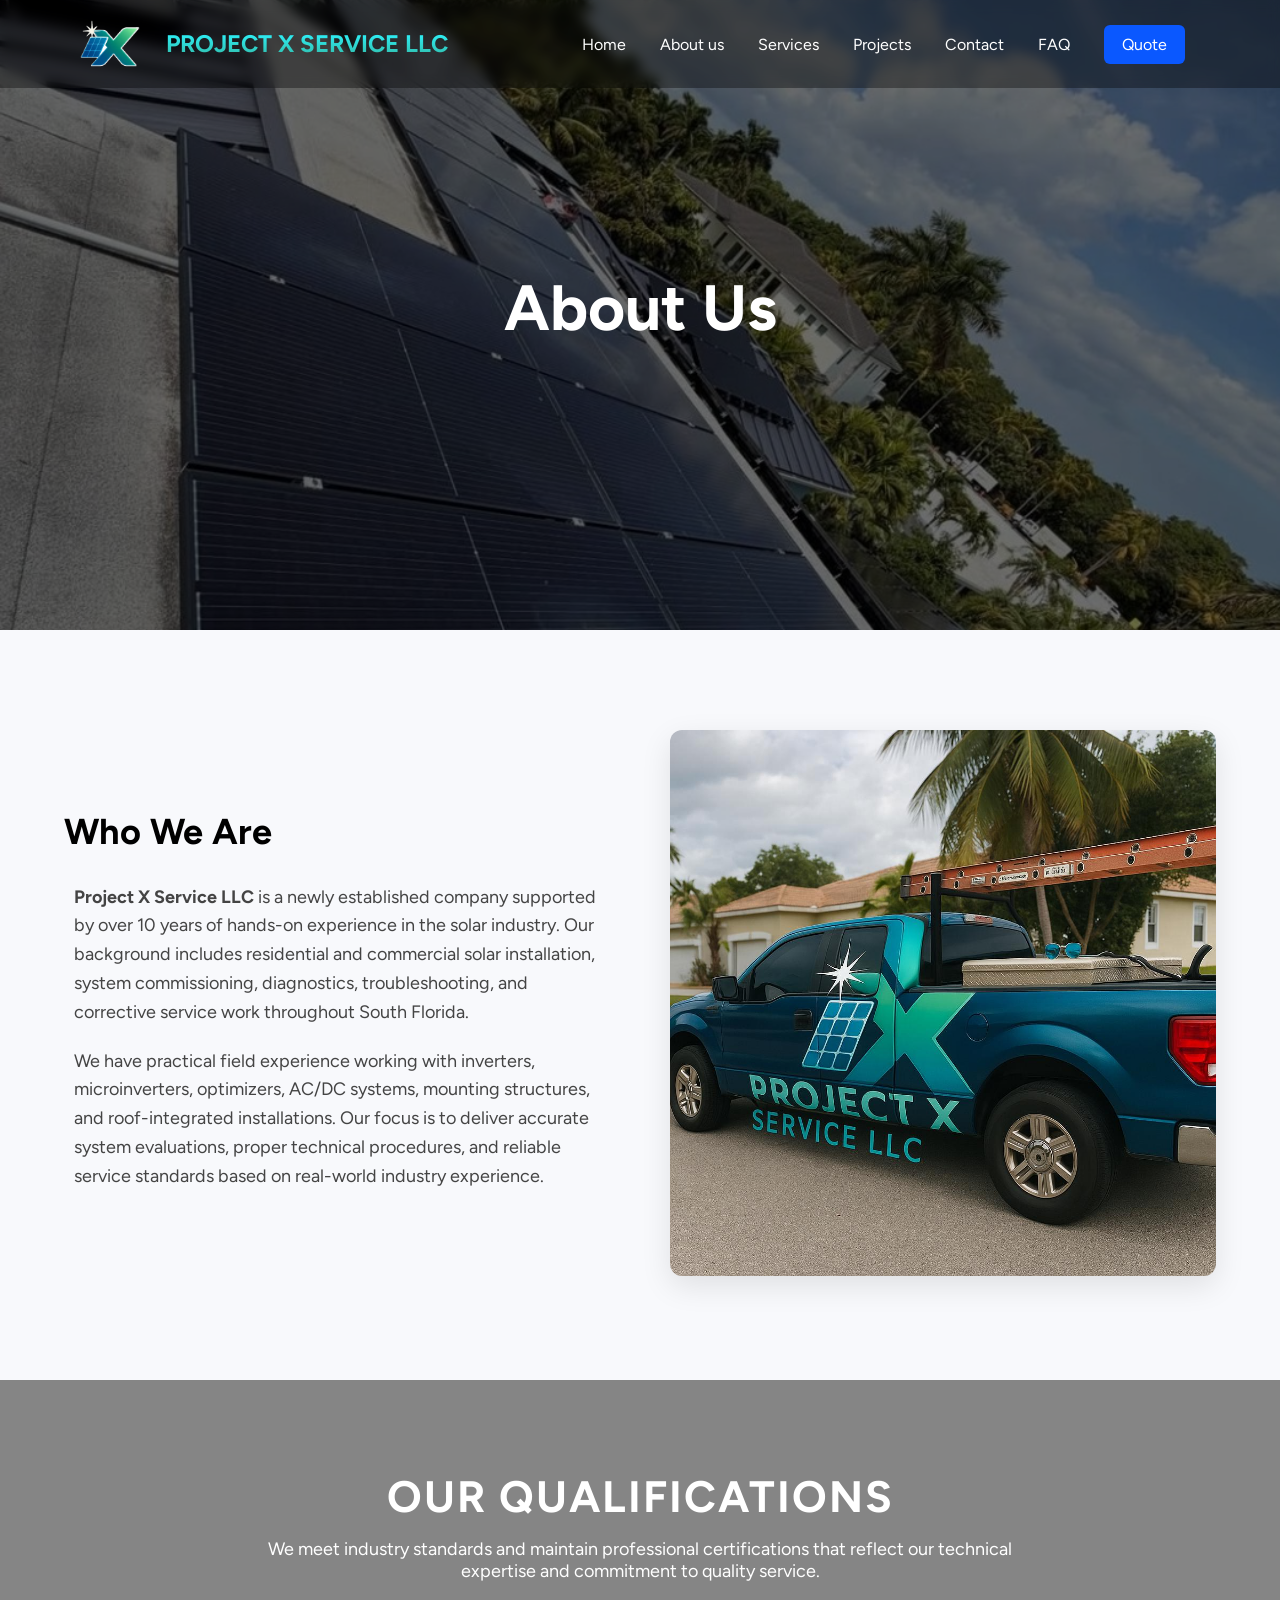
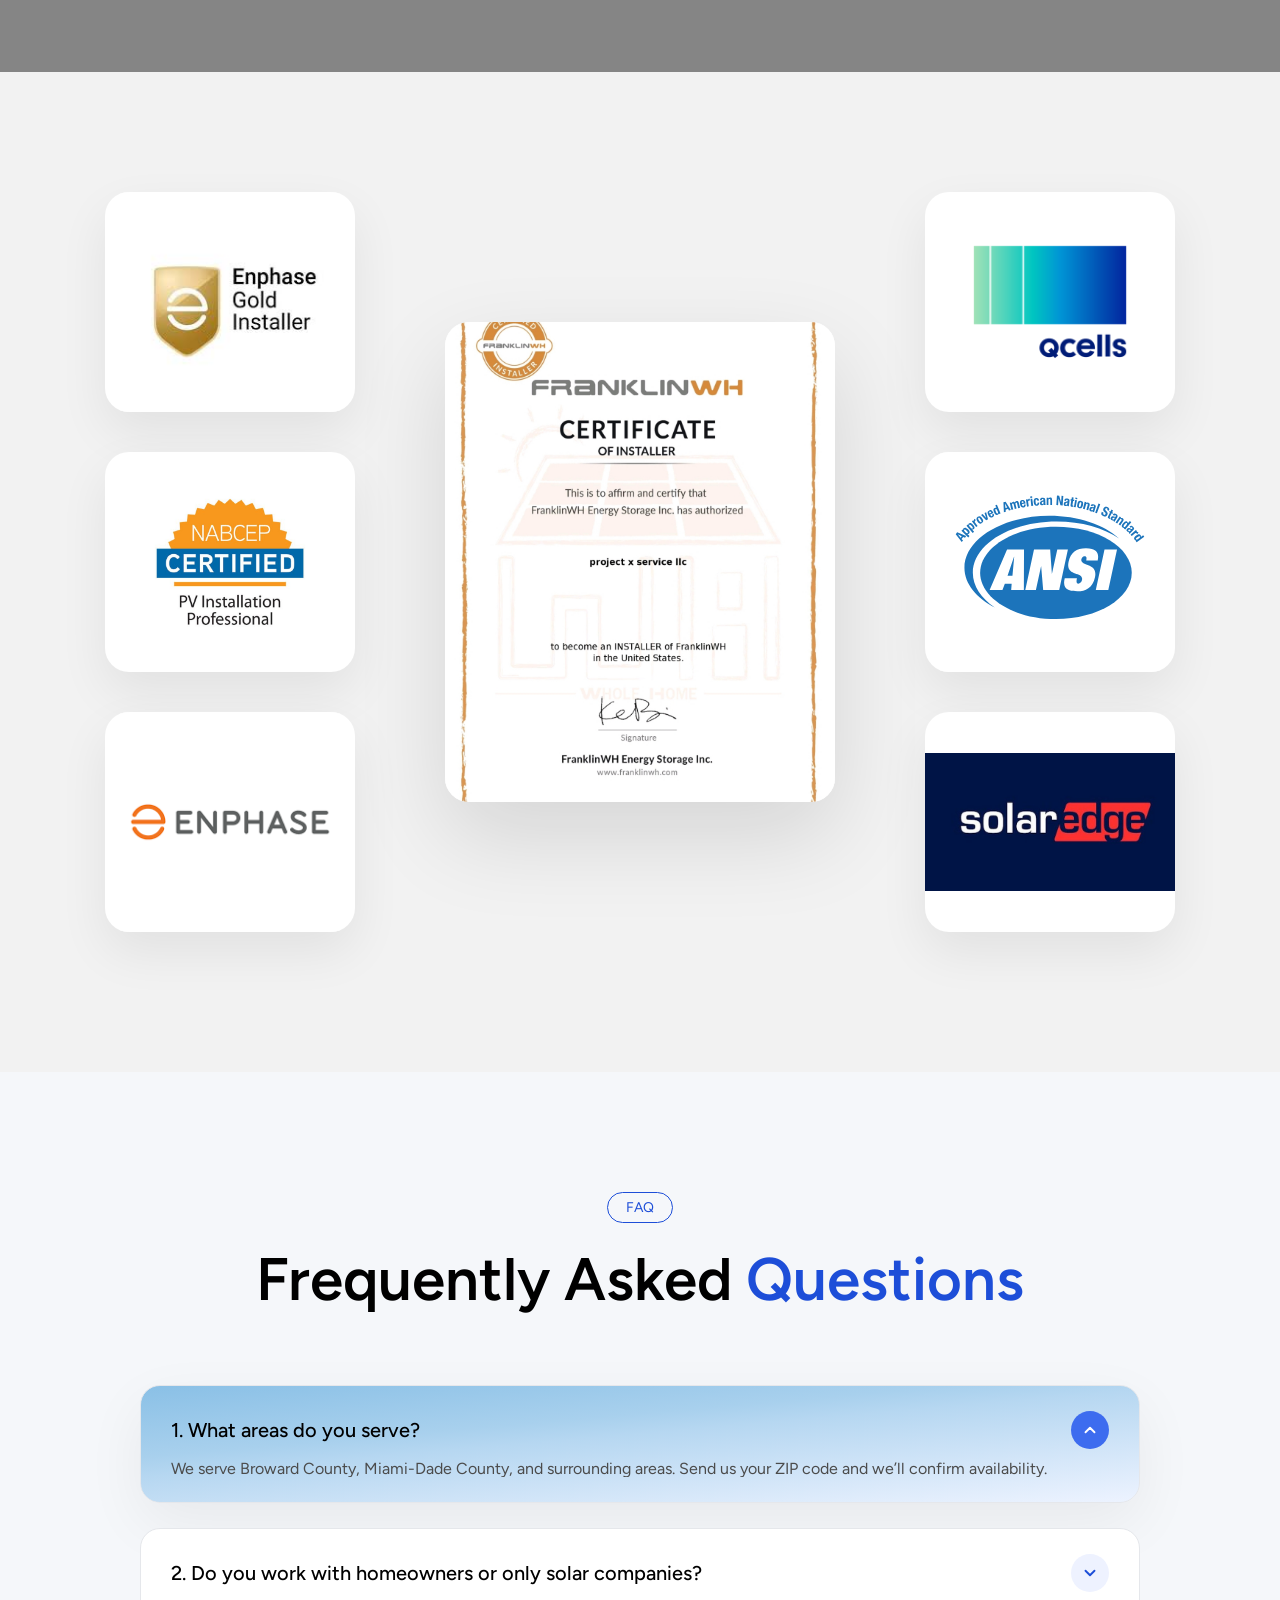
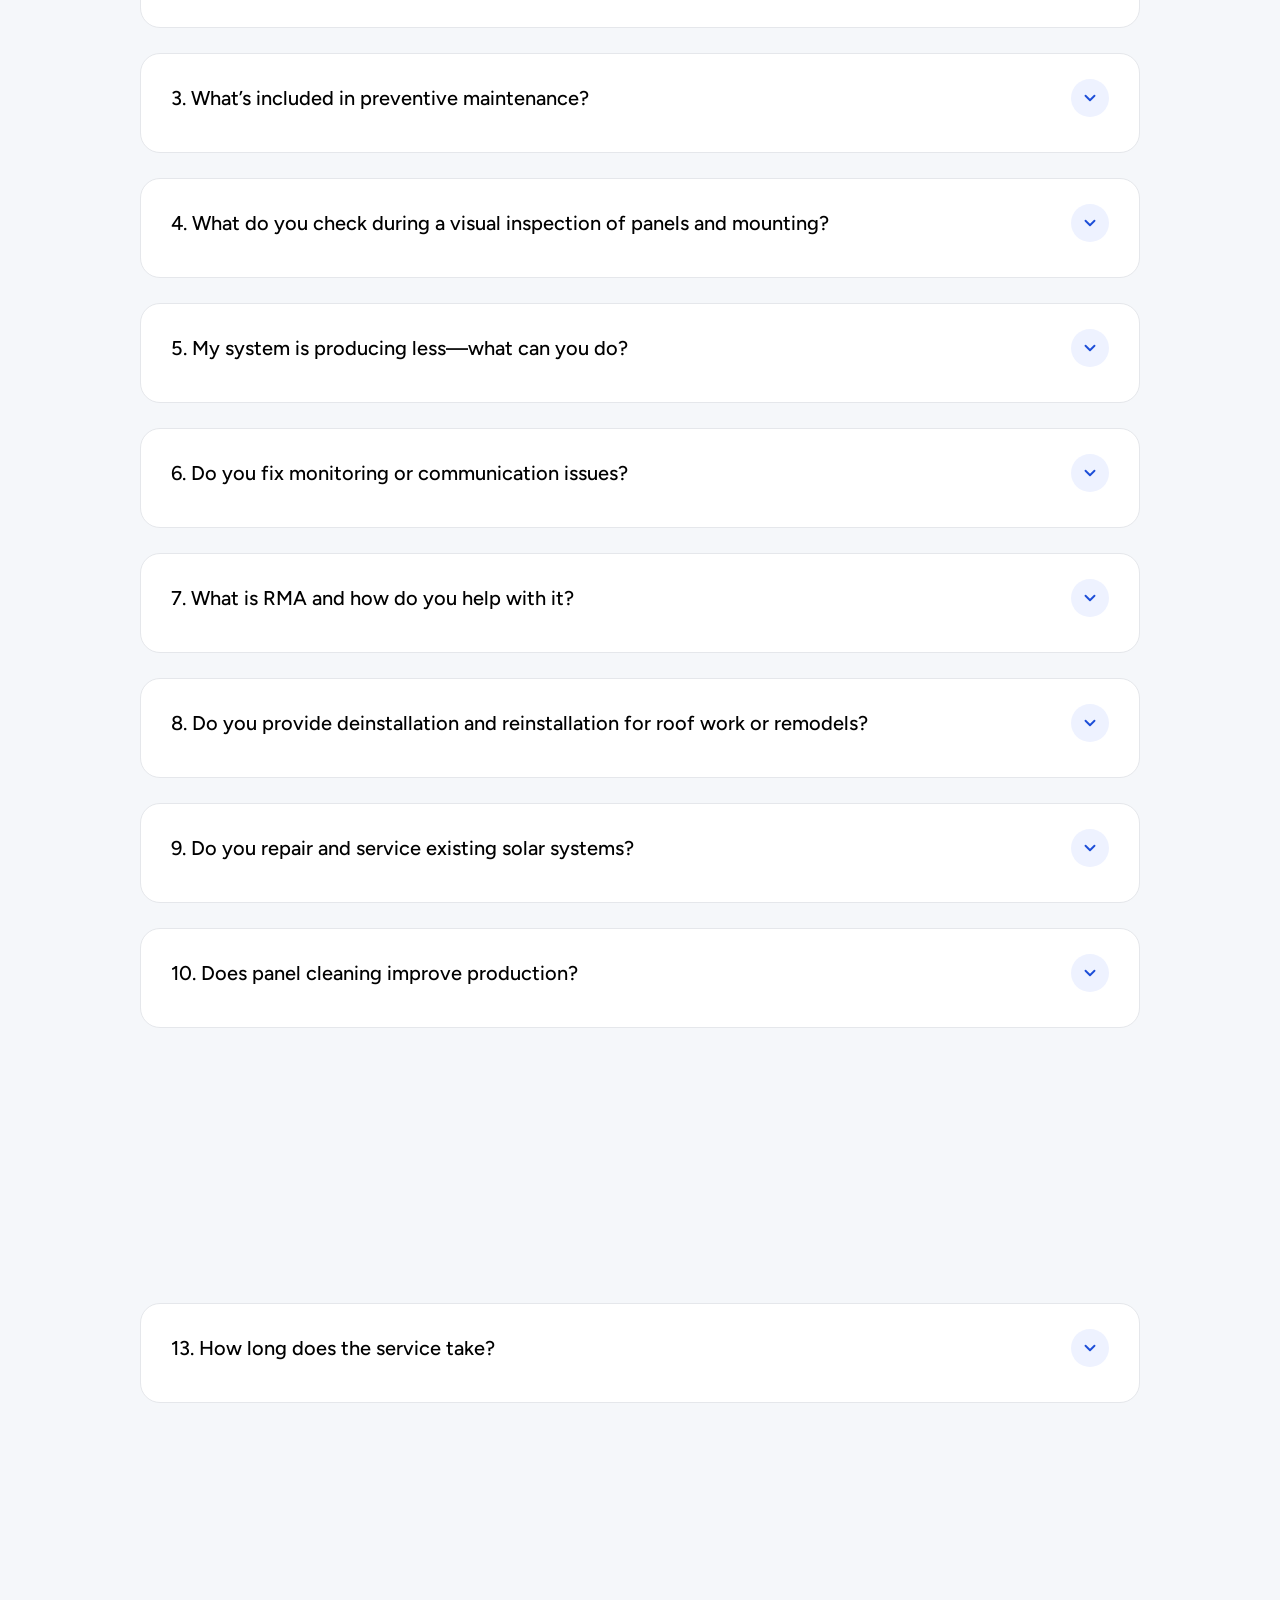
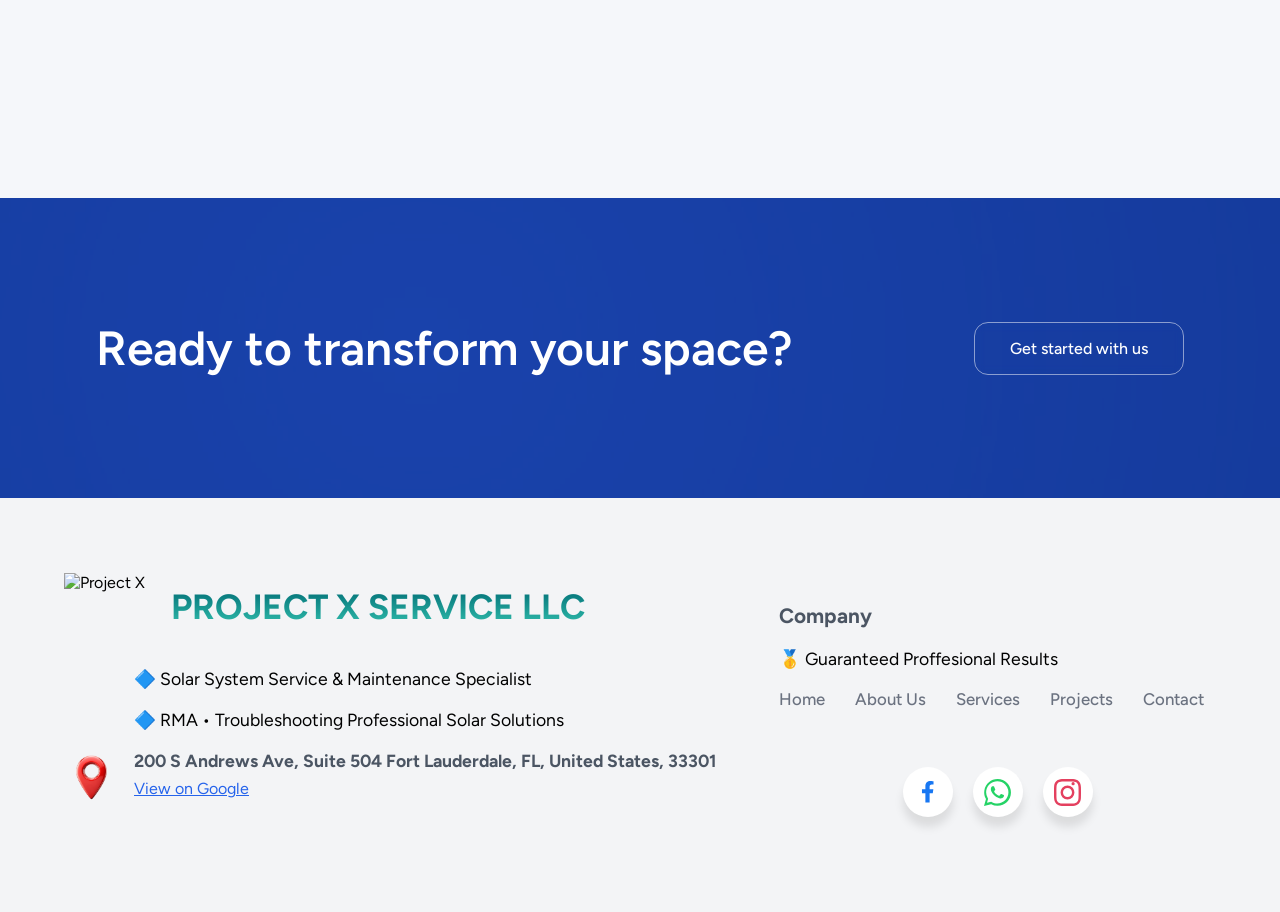
==== commit e80a6c6d: "Update about_us.html" ====
--- a/about_us.html
+++ b/about_us.html
@@ -62,7 +62,7 @@
         </div>
 
         <div class="about-image reveal-item delay-3">
-            <img src="img/about-ref2.jpg" alt="About Project X">
+            <img src="Img/about-ref2.jpg" alt="About Project X">
         </div>
 
     </div>
@@ -90,37 +90,37 @@
     <div class="qualifications-column left">
 
         <div class="qualification-card side reveal">
-            <img src="img/C1.jpg" alt="Certification 1">
+            <img src="Img/C1.jpg" alt="Certification 1">
         </div>
 
         <div class="qualification-card side reveal">
-            <img src="img/C2.jpg" alt="Certification 2">
+            <img src="Img/C2.jpg" alt="Certification 2">
         </div>
 
         <div class="qualification-card side reveal">
-            <img src="img/C3.png" alt="Certification 3">
+            <img src="Img/C3.png" alt="Certification 3">
         </div>
 
     </div>
 
     <!-- CENTRO -->
     <div class="qualification-card center reveal">
-        <img src="img/C-MAIN.jpg" alt="Main Certification">
+        <img src="Img/C-MAIN.jpg" alt="Main Certification">
     </div>
 
     <!-- COLUMNA DERECHA -->
     <div class="qualifications-column right">
 
         <div class="qualification-card side reveal">
-            <img src="img/C4.webp" alt="Certification 4">
+            <img src="Img/C4.webp" alt="Certification 4">
         </div>
 
         <div class="qualification-card side reveal">
-            <img src="img/C5.svg" alt="Certification 5">
+            <img src="Img/C5.svg" alt="Certification 5">
         </div>
 
         <div class="qualification-card side reveal">
-            <img src="img/C6.jpg" alt="Certification 6">
+            <img src="Img/C6.jpg" alt="Certification 6">
         </div>
 
     </div>
@@ -447,7 +447,7 @@
     <!-- LEFT SIDE -->
     <div class="footer-left reveal">
       <div class="footer-logo">
-        <img src="img/logo.png" alt="Project X">
+        <img src="Img/logo.png" alt="Project X">
         <h3>PROJECT X SERVICE LLC</h3>
       </div>
 
@@ -456,7 +456,7 @@
 
       <div class="footer-address">
         <div class="address-row">
-          <img src="img/location_icon.png" alt="Location">
+          <img src="Img/location_icon.png" alt="Location">
           <div>
             <p>200 S Andrews Ave, Suite 504 Fort Lauderdale, FL, United States, 33301</p>
             <a href="https://maps.app.goo.gl/JshENRrSmdrGjEPQ7" target="_blank" class="google-link">View on Google</a>
@@ -516,4 +516,5 @@
 
 <script src="script.js"></script>
 </body>
-</html>+
+</html>
--- a/style.css
+++ b/style.css
@@ -132,7 +132,7 @@
 .hero{
     min-height:100vh;
     padding:80px 0 80px 0;
-    background:url("Img/fondo.jpg") center/cover no-repeat;
+    background:url("Img/Fondo.jpg") center/cover no-repeat;
     display:flex;
     align-items:center;
     position:relative;
@@ -3299,4 +3299,5 @@
     padding:8px 16px;
     line-height:1.3;
   }
-}+
+}
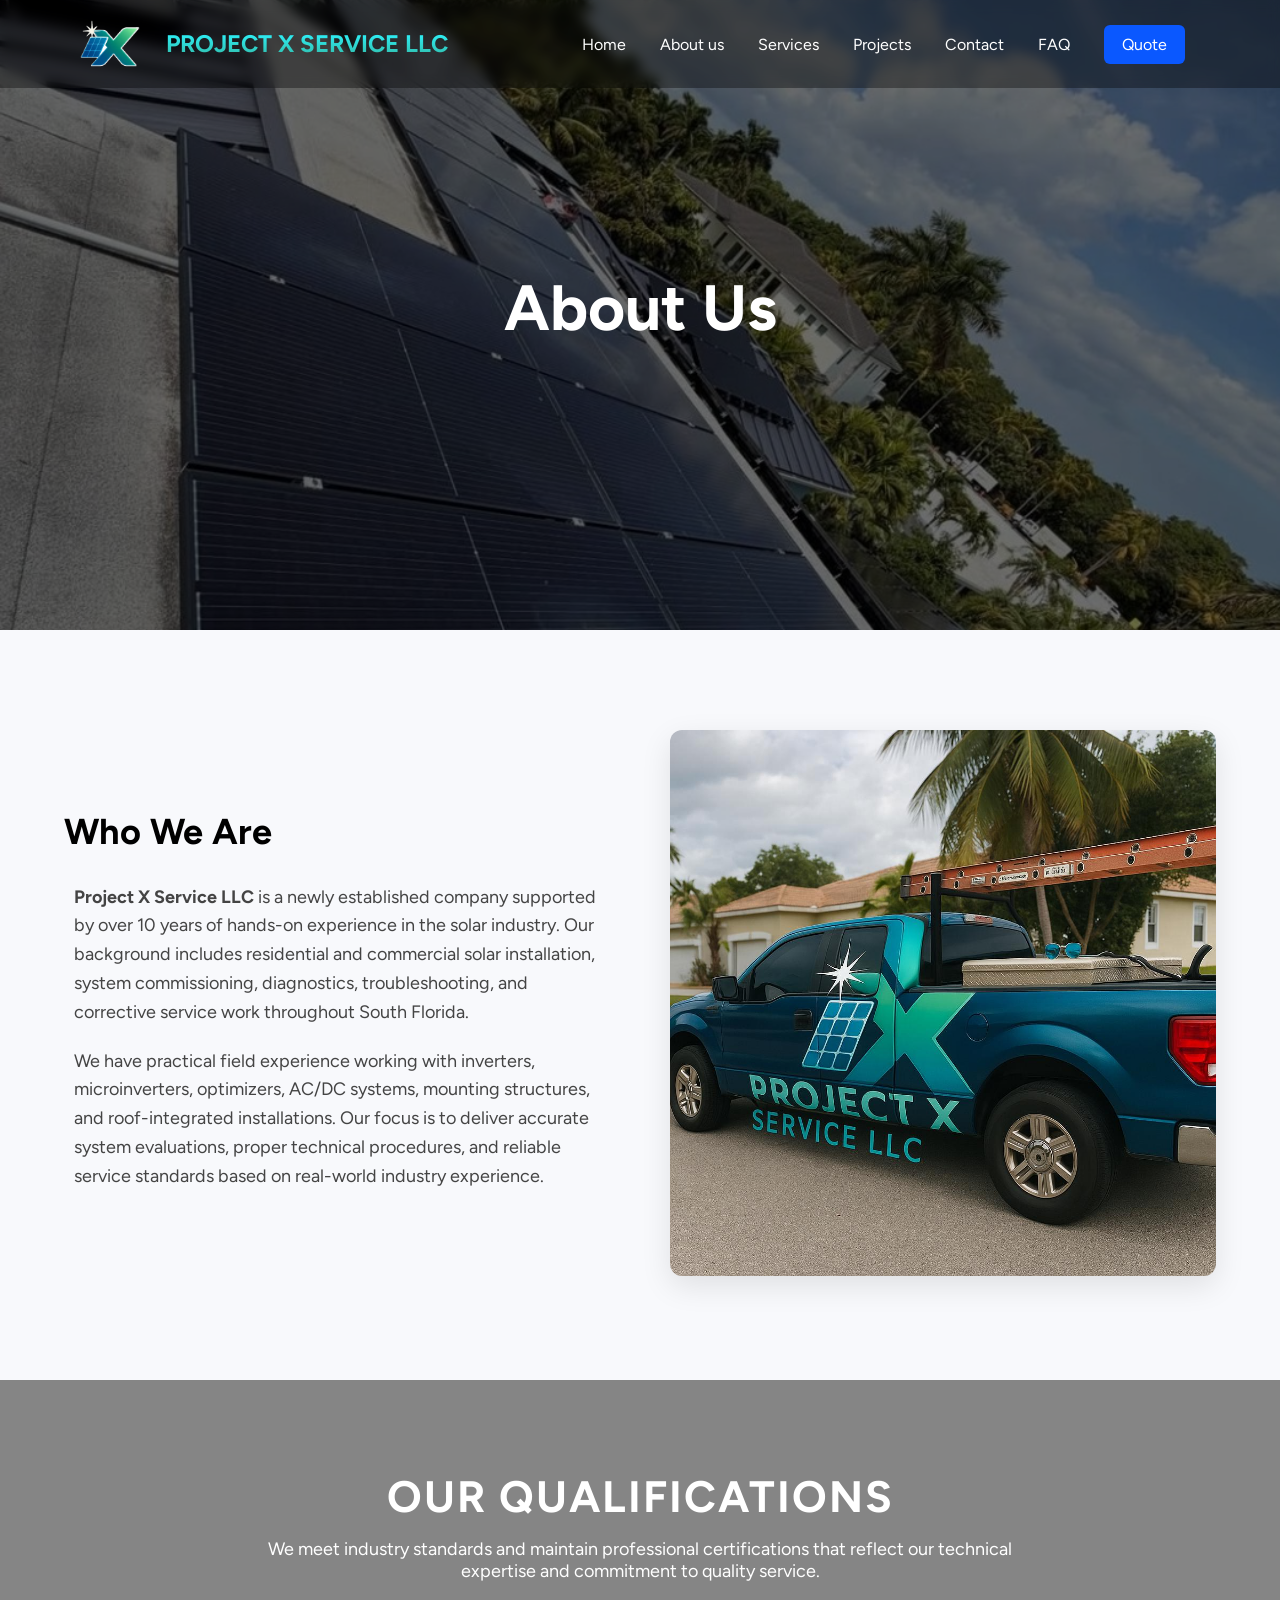
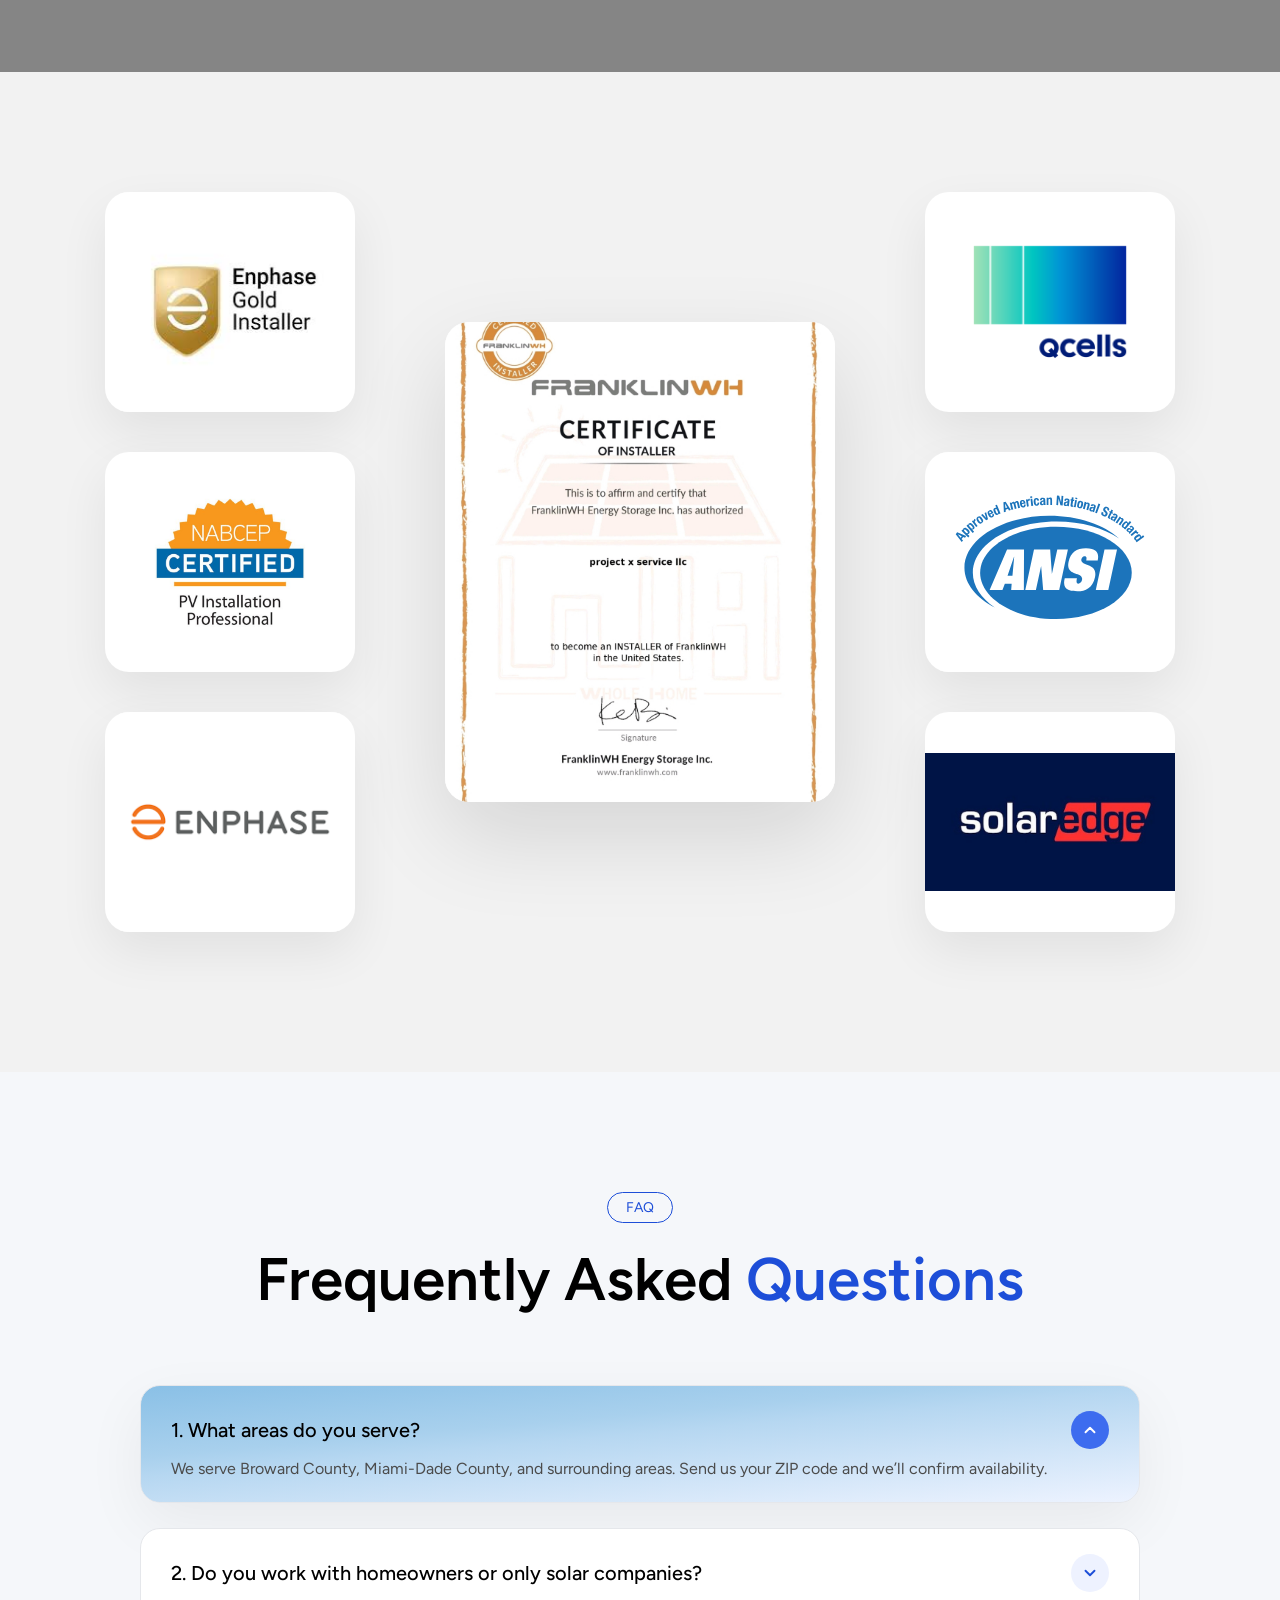
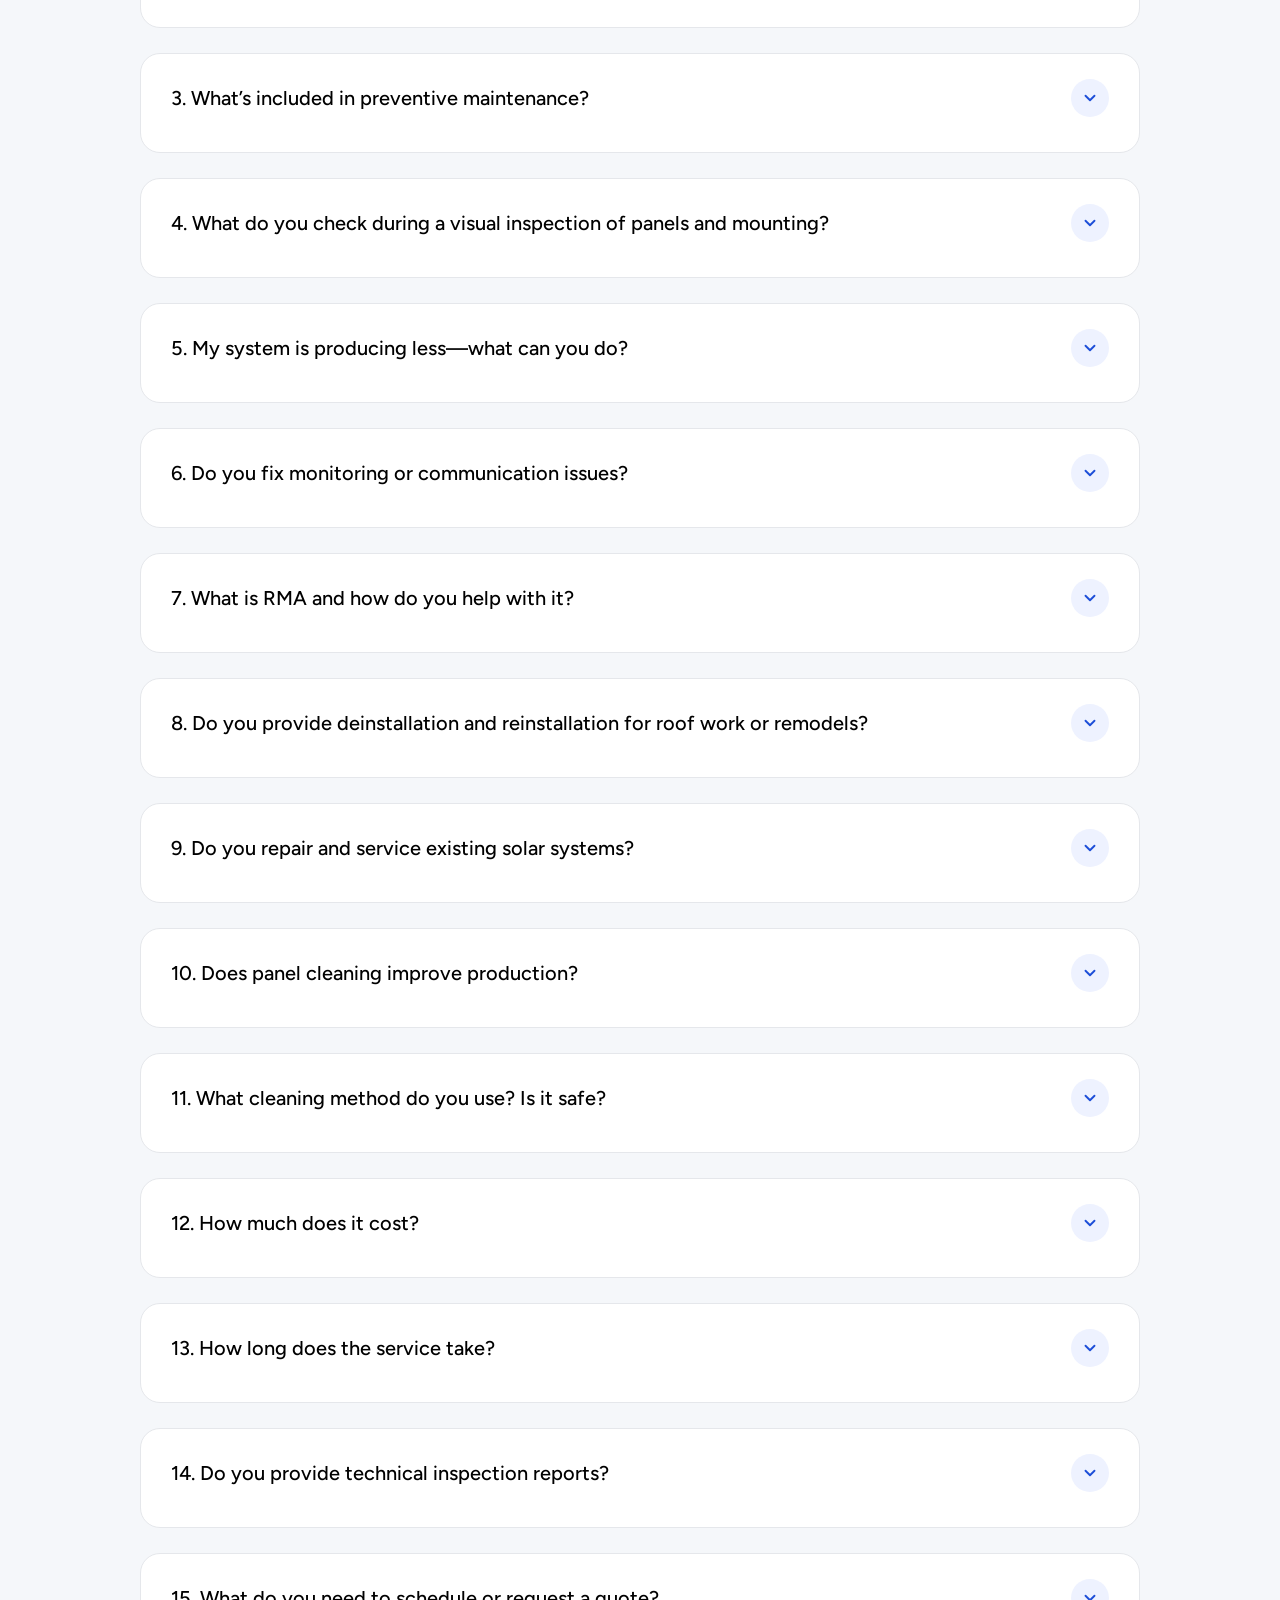
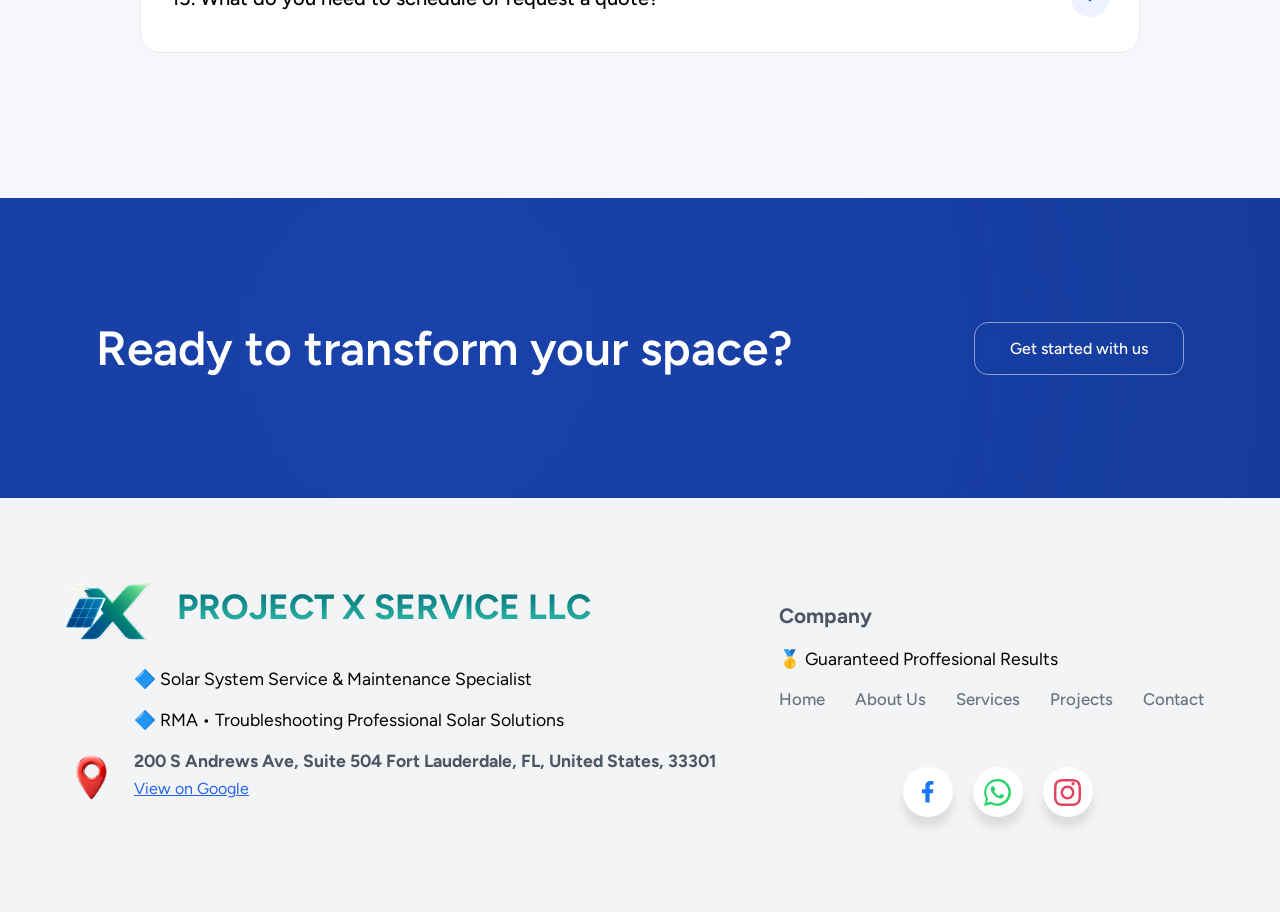
==== commit 7d9f513f: "Update about_us.html" ====
--- a/about_us.html
+++ b/about_us.html
@@ -447,7 +447,7 @@
     <!-- LEFT SIDE -->
     <div class="footer-left reveal">
       <div class="footer-logo">
-        <img src="Img/logo.png" alt="Project X">
+        <img src="Img/Logo.png" alt="Project X">
         <h3>PROJECT X SERVICE LLC</h3>
       </div>
 
@@ -518,3 +518,4 @@
 </body>
 
 </html>
+
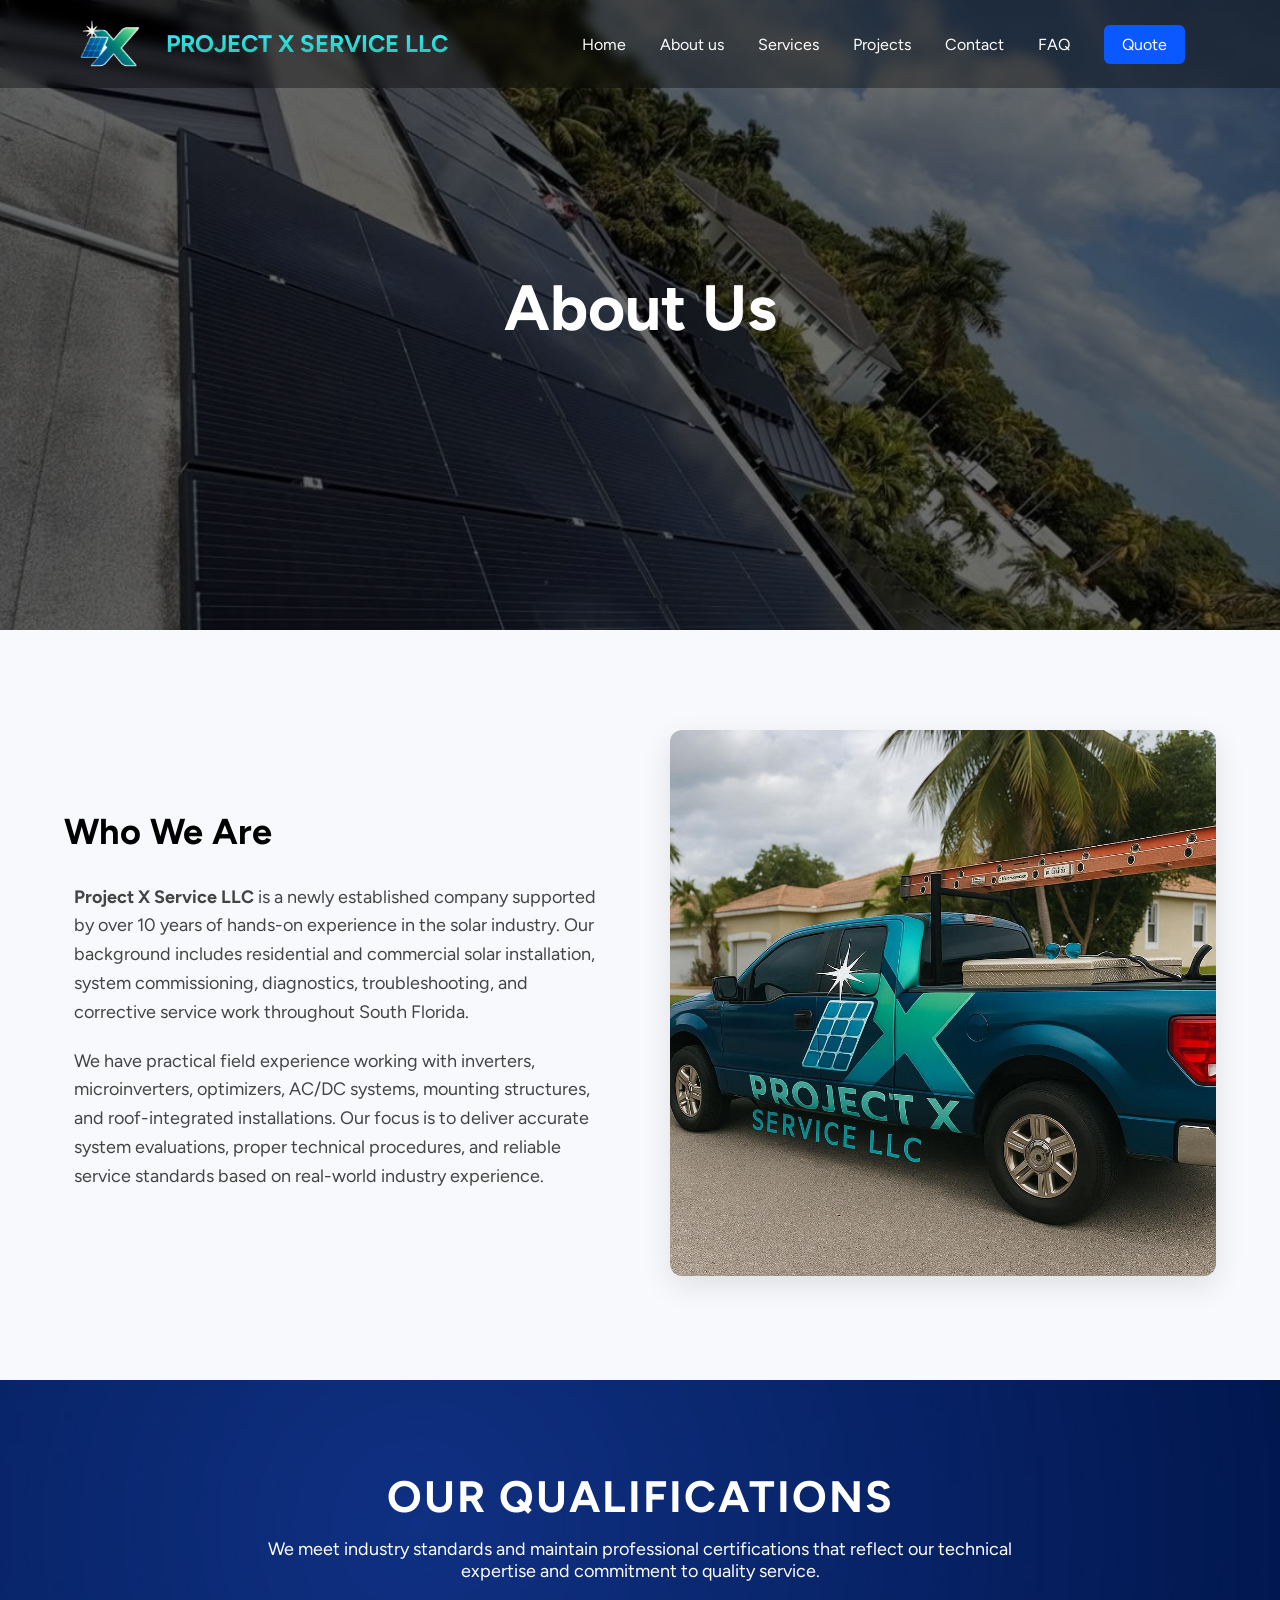
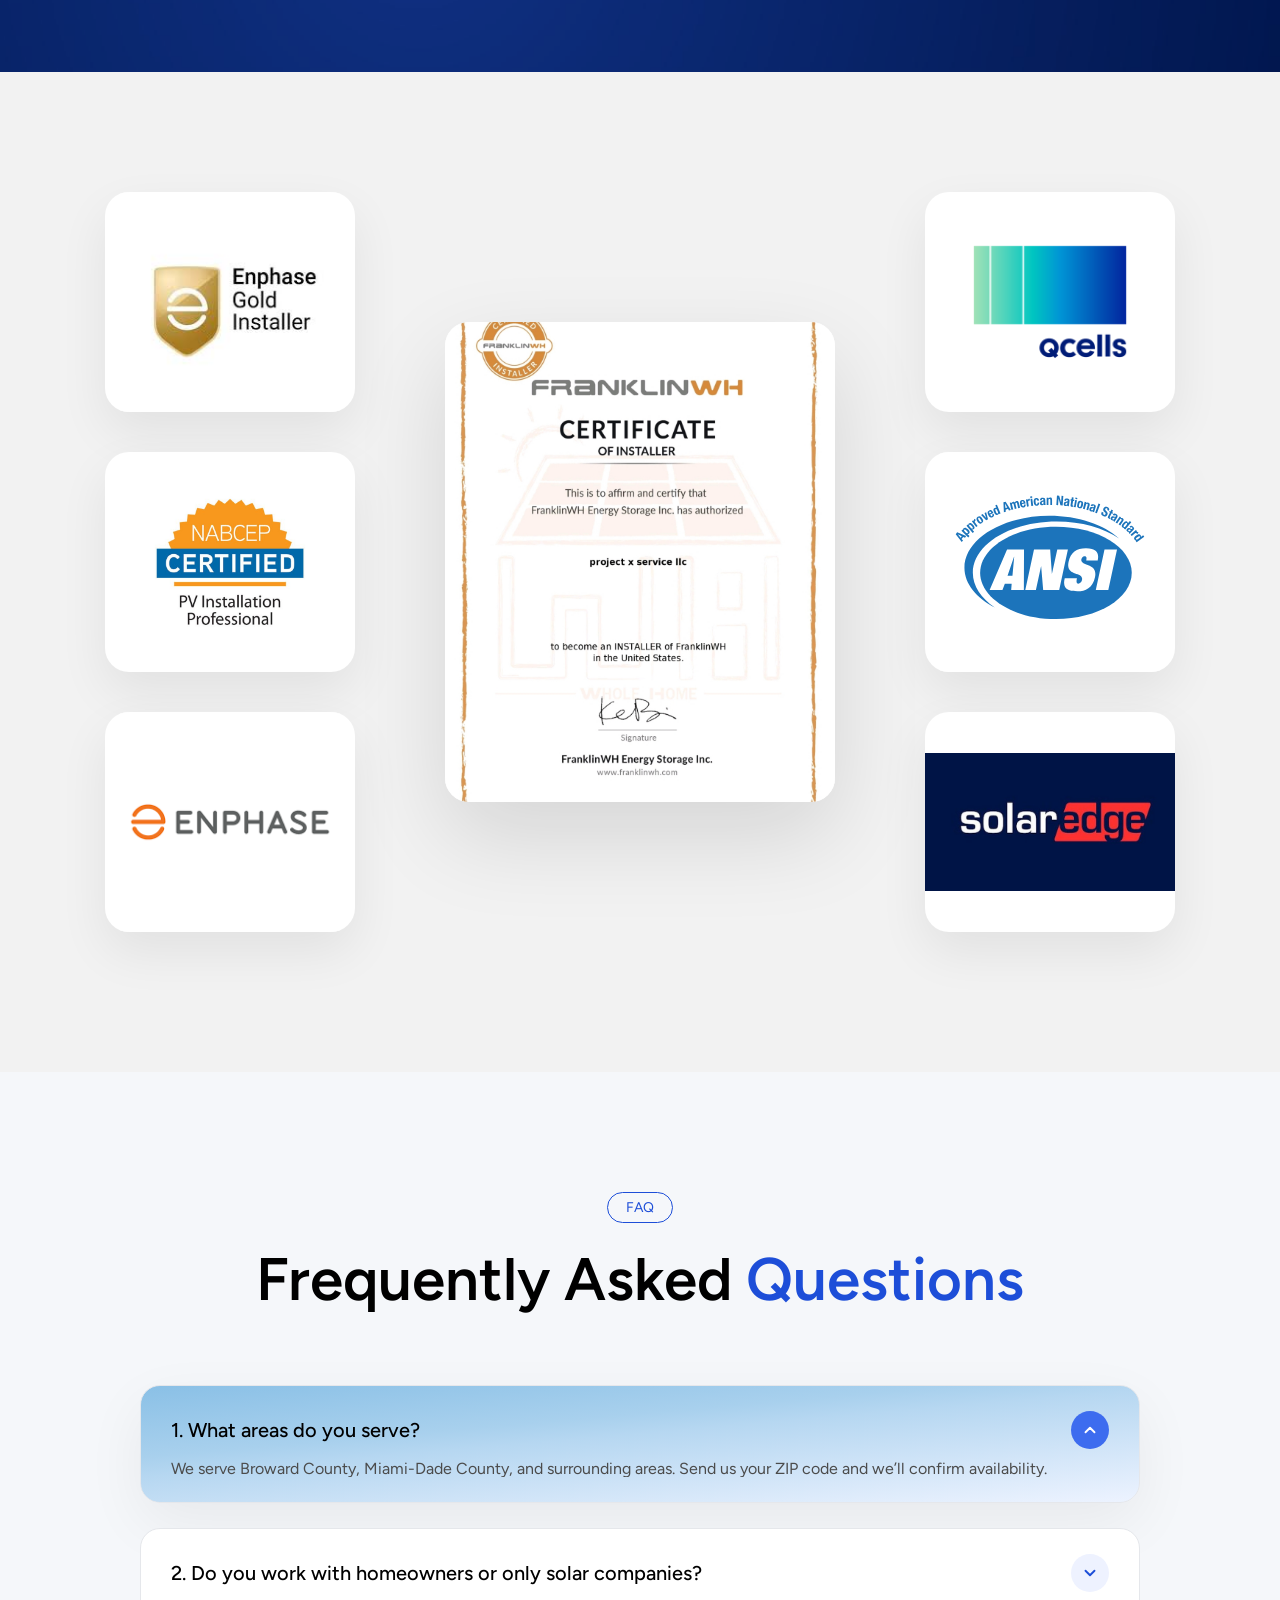
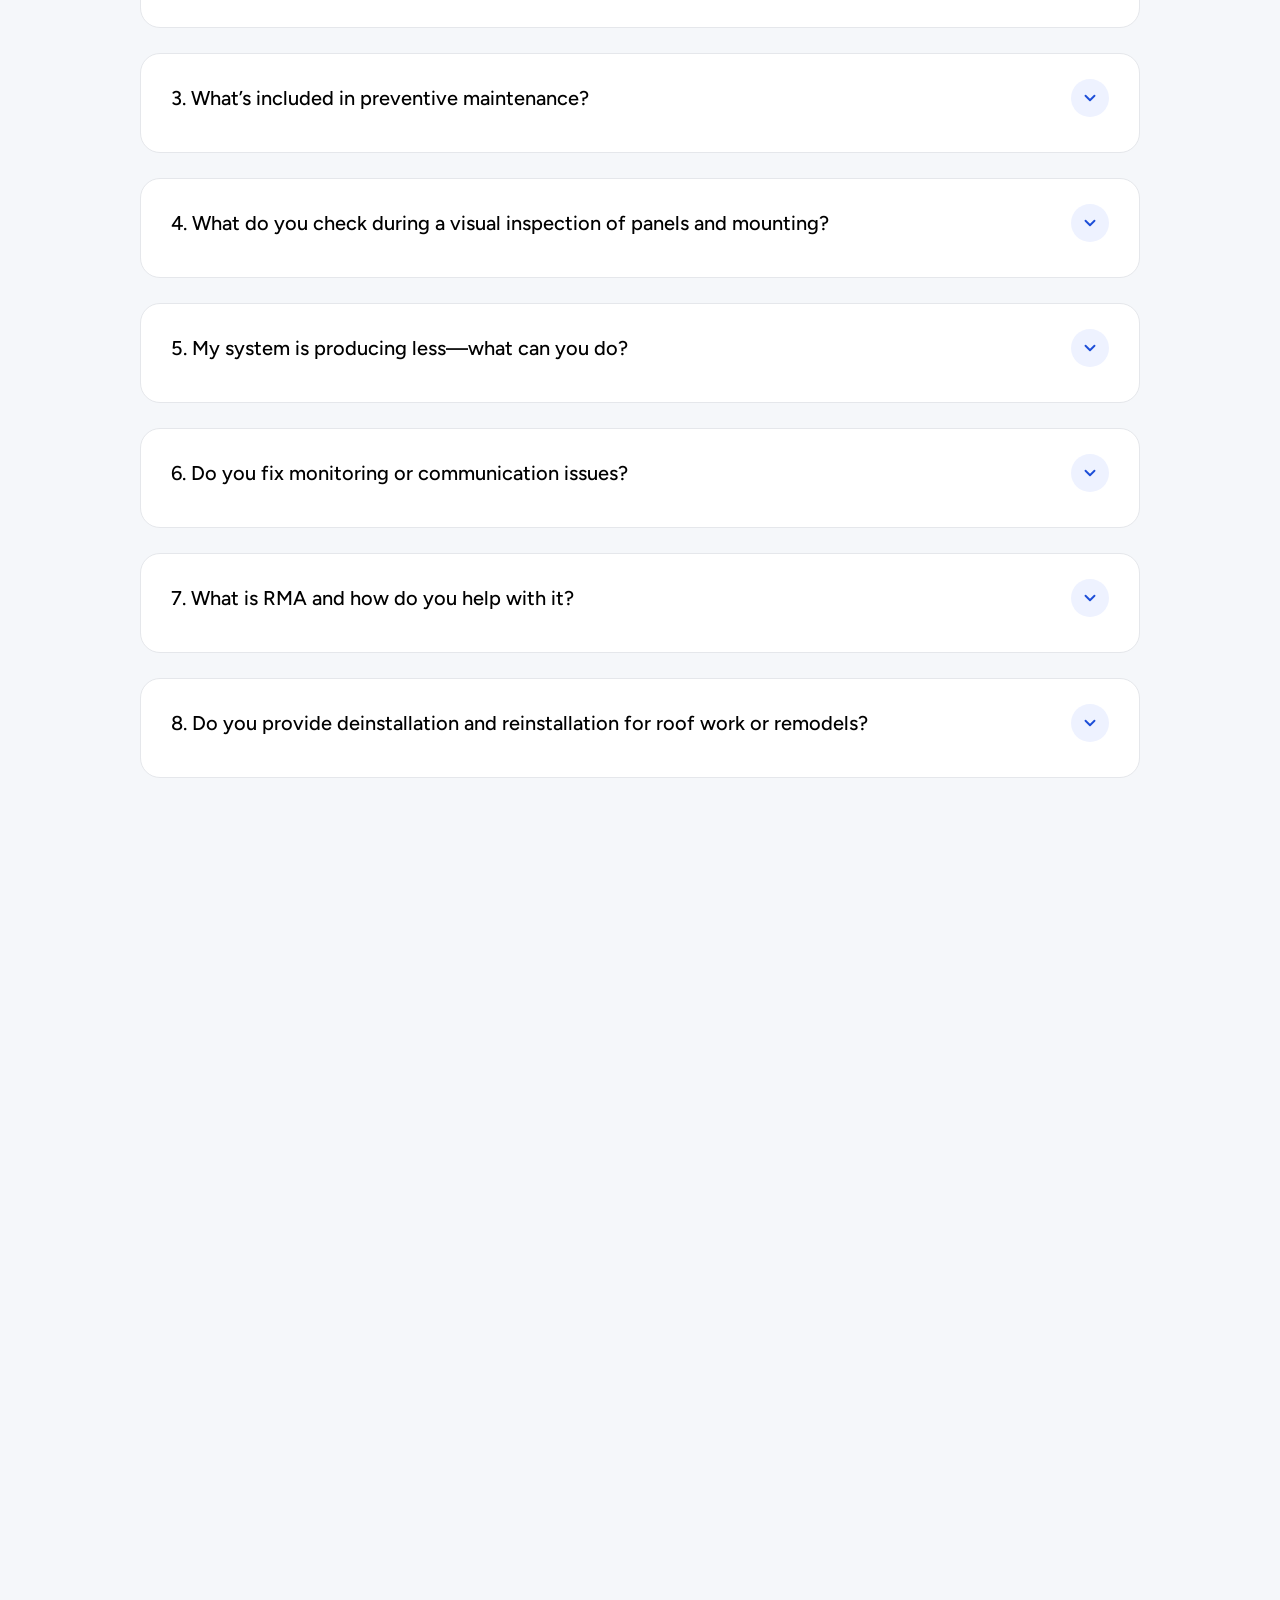
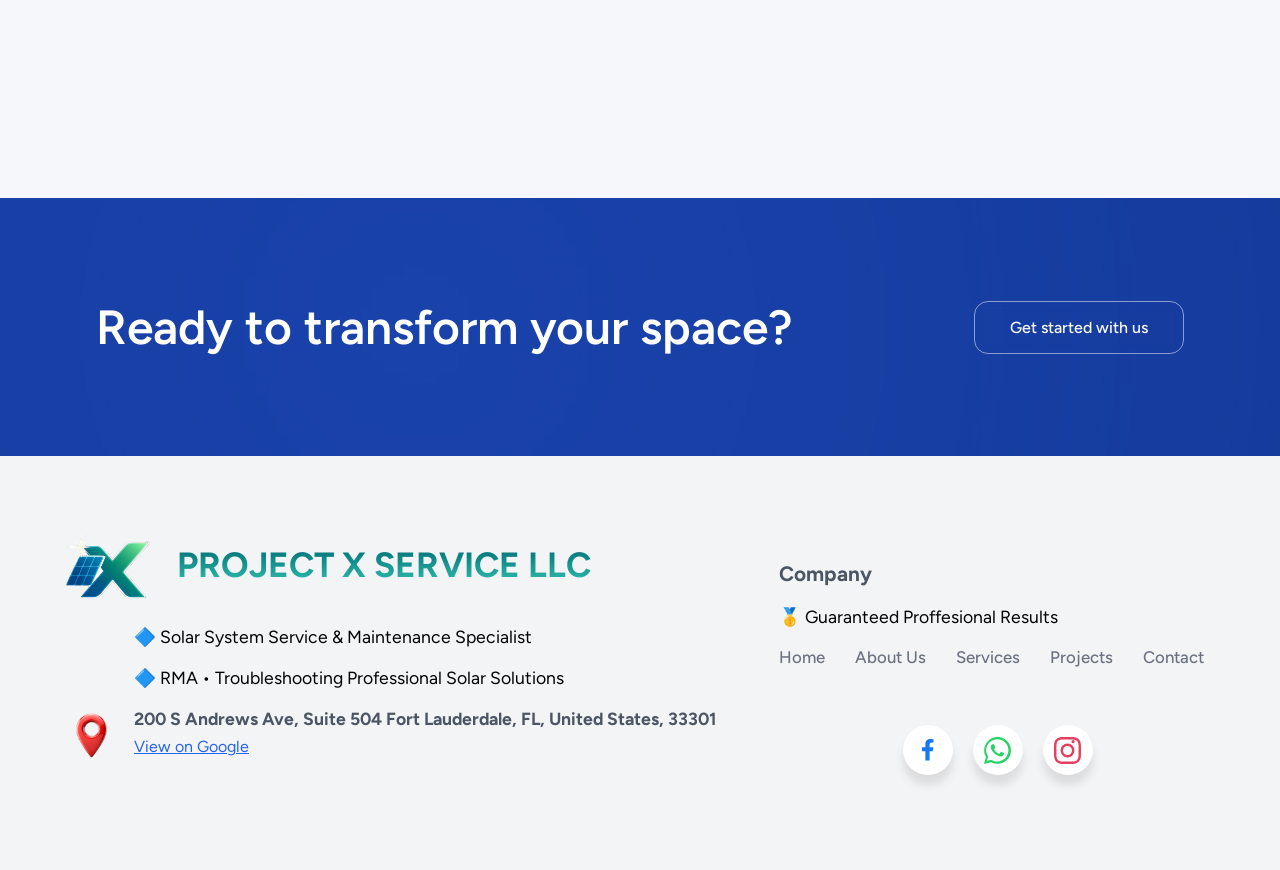
==== commit 6e86d620: "SEO: titles, meta descriptions, schema, robots.txt, sitemap.xml, service-focused homepage copy" ====
--- a/about_us.html
+++ b/about_us.html
@@ -4,7 +4,17 @@
   <meta charset="utf-8" />
   <meta name="viewport" content="width=device-width, initial-scale=1" />
   <link rel="shortcut icon" href="Img/Logo-nav.png" type="image/png">
-  <title>Project X | Service LLC</title>
+  <title>About Us &amp; FAQ | Solar Service Experts in South Florida | Project X Service</title>
+<meta name="description" content="10+ years of hands-on solar experience. Certified technicians for diagnostics, repairs, RMA and maintenance of existing solar systems in Broward and Miami-Dade.">
+<link rel="canonical" href="https://projectxservicellc.com/about_us.html">
+<meta name="robots" content="index, follow">
+<meta property="og:type" content="website">
+<meta property="og:site_name" content="Project X Service LLC">
+<meta property="og:title" content="About Us &amp; FAQ | Solar Service Experts in South Florida | Project X Service">
+<meta property="og:description" content="10+ years of hands-on solar experience. Certified technicians for diagnostics, repairs, RMA and maintenance of existing solar systems in Broward and Miami-Dade.">
+<meta property="og:url" content="https://projectxservicellc.com/about_us.html">
+<meta property="og:locale" content="en_US">
+<meta name="twitter:card" content="summary_large_image">
   <link rel="stylesheet" href="style.css" />
   <link rel="stylesheet" href="https://cdnjs.cloudflare.com/ajax/libs/font-awesome/6.5.0/css/all.min.css">
 
--- a/style.css
+++ b/style.css
@@ -153,7 +153,7 @@
     justify-content:space-between;
     align-items:center;
     color:white;
-    margin-top: 120px;
+    margin-top: 100px;
 }
 
 /* TEXTO */
@@ -284,6 +284,7 @@
     font-size:14px;
 }
 
+
 /* =====================================
    HERO EXCLUSIVE ANIMATION
 ===================================== */
@@ -304,6 +305,7 @@
     flex-direction: column;
     text-align: center;
     gap: 50px;
+    align-items: center;
   }
 
   .hero-text{
@@ -312,8 +314,7 @@
   }
 
   .form-card{
-    margin-left: 20px;
-    margin-right: 0;
+  margin: 0 auto;
   }
 }
 
@@ -367,12 +368,19 @@
 
   .form-card{
     width: 95%;
+    margin: 0 auto; 
   }
 }
 
 @media (max-width: 768px){
   .hero-phone{
-    justify-content: center; /* móvil */
+    justify-content: center;
+  }
+
+  .form-card{
+    width: 90%;
+    padding: 25px;
+    margin: 0 auto;
   }
 }
 
@@ -606,6 +614,10 @@
   .services-features{
     gap:30px;
   }
+
+    .feature-box h3{
+        font-size:20px;
+        }
 }
 
 /* =================================== SECCIÓN 4 - SERVICIOS =================================== */
@@ -814,6 +826,100 @@
   }
 }
 
+@media (max-width:1200px){
+
+  .process{
+    padding:100px 20px;
+  }
+
+  .process-header h2{
+    font-size:48px;
+  }
+
+  .process-steps{
+    gap:40px;
+  }
+
+}
+
+@media (max-width:1024px){
+
+  .process-header h2{
+    font-size:42px;
+  }
+
+  .process-header p{
+    font-size:17px;
+  }
+
+  .step-icon{
+    width:60px;
+    height:60px;
+  }
+
+  .step-icon img{
+    width:46px;
+  }
+
+  .step-text h3{
+    font-size:20px;
+  }
+
+}
+
+@media (max-width:480px){
+  .process{
+    padding:70px 16px;
+  }
+
+  .process-header h2{
+    font-size:28px;
+  }
+}
+
+@media (max-width:768px){
+
+  .process{
+    padding:80px 20px;
+  }
+
+  .process-header h2{
+    font-size:32px;
+  }
+
+  .process-header p{
+    font-size:16px;
+  }
+
+  .process-steps{
+    margin-top:60px;
+    gap:35px;
+    grid-template-columns:1fr;
+  }
+
+  .process-step{
+    gap:18px; /* mantiene icono a la izquierda */
+  }
+
+  .step-icon{
+    width:55px;
+    height:55px;
+  }
+
+  .step-icon img{
+    width:40px;
+  }
+
+  .step-text h3{
+    font-size:18px;
+  }
+
+  .step-text p{
+    font-size:15px;
+  }
+
+}
+
 /* =================================== SECCIÓN 6 - MARCAS CON LAS QUE TRABAJAMOS =================================== */
 .brands{
   width: 90%;
@@ -821,7 +927,7 @@
   margin: 120px auto;
   padding: 100px 40px;
   border-radius: 40px;
-  background: url("img/58801.png") center/cover no-repeat;
+  background: url("Img/58801.png") center/cover no-repeat;
   color: white;
   text-align: center;
   position: relative;
@@ -856,6 +962,88 @@
 .brands-logos img:hover{
   opacity: 1;
   transform: scale(1.1);
+}
+
+@media (max-width:1024px){
+
+  .brands{
+    margin: 90px auto;
+    padding: 80px 30px;
+    border-radius: 30px;
+  }
+
+  .brands h2{
+    font-size: 2.6rem;
+  }
+
+  .brands p{
+    font-size: 1.1rem;
+    margin-bottom: 45px;
+  }
+
+  .brands-logos{
+    gap: 35px;
+  }
+
+  .brands-logos img{
+    height: 34px;
+  }
+
+}
+
+@media (max-width:768px){
+
+  .brands{
+    margin: 70px auto;
+    padding: 60px 25px;
+    border-radius: 25px;
+  }
+
+  .brands h2{
+    font-size: 2.1rem;
+    line-height: 1.2;
+  }
+
+  .brands p{
+    font-size: 1rem;
+    margin-bottom: 35px;
+  }
+
+  .brands-logos{
+    gap: 25px;
+  }
+
+  .brands-logos img{
+    height: 30px;
+  }
+
+}
+
+@media (max-width:480px){
+
+  .brands{
+    margin: 60px auto;
+    padding: 45px 20px;
+    border-radius: 20px;
+  }
+
+  .brands h2{
+    font-size: 1.7rem;
+  }
+
+  .brands p{
+    font-size: 0.95rem;
+    margin-bottom: 28px;
+  }
+
+  .brands-logos{
+    gap: 18px;
+  }
+
+  .brands-logos img{
+    height: 24px;
+  }
+
 }
 
 /* ===================================== SECCIÓN 7 - FRANJA AZUL FINAL =====================================*/
@@ -1196,6 +1384,35 @@
   .footer-container{
     grid-template-columns: 1fr;
   }
+
+  .footer-logo img{
+    height: 50px;
+  }
+
+  .footer-logo h3{
+    font-size: 1.6rem;
+  }
+
+  .footer-address img{
+  height: 50px;
+  }
+
+}
+
+@media (max-width:480px){
+
+  .footer-logo img{
+    height: 42px;
+  }
+
+  .footer-logo h3{
+    font-size: 1.4rem;
+  }
+
+  .footer-address img{
+  height: 42px;
+  }
+
 }
 
 
@@ -1310,7 +1527,7 @@
 /* FRANJA */
 .qualifications-band{
     position: relative;
-    background: url("img/58801.png") center/cover no-repeat;
+    background: url("Img/58801.png") center/cover no-repeat;
     padding: 90px 20px;
     text-align: center;
     overflow: hidden;
@@ -1456,43 +1673,107 @@
 /* ============================= */
 /* RESPONSIVE */
 /* ============================= */
-@media (max-width: 992px){
-    .qualification-card.side{
-        width: 200px;
-        height: 200px;
-    }
-
-    .qualification-card.center{
-        width: 300px;
-        height: 400px;
-    }
-}
-
-@media (max-width: 768px){
-.qualifications-cards{
-    flex-direction: column;
-    gap: 50px;
-}
-
-.qualifications-column{
-    flex-direction: row;
-    justify-content: center;
-    flex-wrap: wrap;
-}
-
-    .qualification-card.side,
-    .qualification-card.center{
-        width: 85%;
-        height: auto;
-        transform: none;
-    }
-
-    .qualification-card img{
-        width: 100%;
-        height: auto;
-    }
-}
-
+@media (max-width:1200px){
+  .qualifications-cards{
+    gap:60px;
+  }
+
+  .qualification-card.side{
+    width:220px;
+    height:210px;
+  }
+
+  .qualification-card.center{
+    width:340px;
+    height:440px;
+  }
+}
+
+@media (max-width:992px){
+  .qualifications-band h2{
+    font-size:36px;
+  }
+
+  .qualifications-band p{
+    font-size:16px;
+  }
+
+  .qualifications-cards{
+    gap:40px;
+  }
+
+  .qualification-card.side{
+    width:180px;
+    height:180px;
+  }
+
+  .qualification-card.center{
+    width:260px;
+    height:360px;
+  }
+}
+
+@media (max-width:820px){
+  .qualifications-cards{
+    gap:30px;
+  }
+
+  .qualification-card.side{
+    width:160px;
+    height:160px;
+  }
+
+  .qualification-card.center{
+    width:230px;
+    height:330px;
+  }
+}
+
+@media (max-width:768px){
+  .qualifications-section{
+    padding-bottom:80px;
+  }
+
+  .qualifications-band{
+    padding:70px 20px;
+  }
+
+  .qualifications-band h2{
+    font-size:28px;
+  }
+
+  .qualifications-band p{
+    font-size:15px;
+  }
+
+  .qualifications-cards{
+    flex-direction:column;
+    gap:40px;
+    margin-top:80px;
+  }
+
+  .qualifications-column{
+    flex-direction:column;
+    gap:25px;
+    align-items:center;
+  }
+
+  .qualification-card.side{
+    width:80%;
+    max-width:320px;
+    height:auto;
+  }
+
+  .qualification-card.center{
+    width:85%;
+    max-width:360px;
+    height:auto;
+  }
+
+  .qualification-card img{
+    height:auto;
+  }
+}
 /* ===================================== SECCIÓN 3 - FAQ =====================================*/
 .faq-section{
     padding: 120px 0;
@@ -1535,7 +1816,7 @@
 }
 
 .faq-item.active .faq-answer{
-    max-height: 200px;
+    max-height: 500px;
 }
 
 /* ============================= */
@@ -1617,21 +1898,98 @@
     color: #4b4b4b;
 }
 
+@media (max-width:1200px){
+  .faq-header h2{
+    font-size:48px;
+  }
+
+  .faq-container{
+    width:90%;
+  }
+}
+
+@media (max-width:992px){
+  .faq-section{
+    padding:100px 0;
+  }
+
+  .faq-header{
+    margin-bottom:50px;
+  }
+
+  .faq-header h2{
+    font-size:40px;
+  }
+  .faq-question h3{
+    font-size:18px;
+  }
+}
+
+@media (max-width:768px){
+  .faq-section{
+    padding:80px 0;
+  }
+
+  .faq-header h2{
+    font-size:30px;
+  }
+
+  .faq-badge{
+    font-size:13px;
+    padding:5px 15px;
+  }
+
+  .faq-item{
+    padding:20px 22px;
+    border-radius:16px;
+  }
+
+  .faq-question h3{
+    font-size:17px;
+    line-height:1.4;
+  }
+
+  .faq-icon{
+    width:32px;
+    height:32px;
+  }
+
+  .faq-icon svg{
+    width:16px;
+    height:16px;
+  }
+}
+
+@media (max-width:480px){
+  .faq-section{
+    padding:70px 0;
+  }
+
+  .faq-header h2{
+    font-size:26px;
+  }
+
+  .faq-container{
+    width:92%;
+  }
+
+  .faq-item{
+    padding:18px;
+  }
+}
+
 /* ===================================== SECCIÓN 4 - READY TO TRANSFORM =====================================*/
 .cta-section{
-    background: url("Img/58801.png") center/cover no-repeat;
-    height: 300px;
-    position: relative;
+    background: url("Img/58801.png") center center no-repeat;
+    background-size: cover;
+}
+
+.cta-overlay{
+    width: 100%;
+    background: rgba(25, 63, 160, 0.85);
     display: flex;
     align-items: center;
-}
-
-.cta-overlay{
-    width: 100%;
-    height: 100%;
-    background: rgba(25, 63, 160, 0.85); /* overlay azul */
-    display: flex;
-    align-items: center;
+    padding: 100px 0;
 }
 
 .cta-content{
@@ -1681,6 +2039,49 @@
     transition-delay: 0.1s;
 }
 
+@media (max-width:992px){
+  .cta-content{
+    width: 90%;
+  }
+
+  .cta-content h2{
+    font-size: 38px;
+  }
+}
+
+@media (max-width:768px){
+
+  .cta-content{
+    flex-direction: column;
+    gap: 25px;
+    text-align: center;
+  }
+
+  .cta-overlay{
+    padding: 80px 20px;
+  }
+
+  .cta-content h2{
+    font-size: 28px;
+    line-height: 1.3;
+  }
+}
+
+@media (max-width:480px){
+
+  .cta-overlay{
+    padding: 60px 20px;
+  }
+
+  .cta-content h2{
+    font-size: 22px;
+  }
+
+  .cta-button{
+    width: 100%;
+    max-width: 280px;
+  }
+}
 
 /* =================================== NAVBAR - SECCIÓN CONTACT =================================== */
 /* === CONTACT HERO =====*/
@@ -1905,6 +2306,18 @@
   color:#2f5ec4;
 }
 
+@media (max-width:768px){
+  .contact-header h2{
+    font-size: 42px;
+  }
+}
+
+@media (max-width:480px){
+  .contact-header h2{
+    font-size: 36px;
+  }
+}
+
 /* =================== SECCIÓN 2 - CONTACT OTHERS PLATFORMS ====================== */
 .contact-platforms{
   margin-top:100px;
@@ -2205,7 +2618,7 @@
 
 .more-projects-band{
     position: relative;
-    background: url("img/58801.png") center/cover no-repeat;
+    background: url("Img/58801.png") center/cover no-repeat;
     padding: 62px 20px;
     text-align: center;
     overflow: hidden;
@@ -3301,3 +3714,20 @@
   }
 
 }
+
+
+
+
+
+
+
+
+
+
+
+
+
+
+
+
+
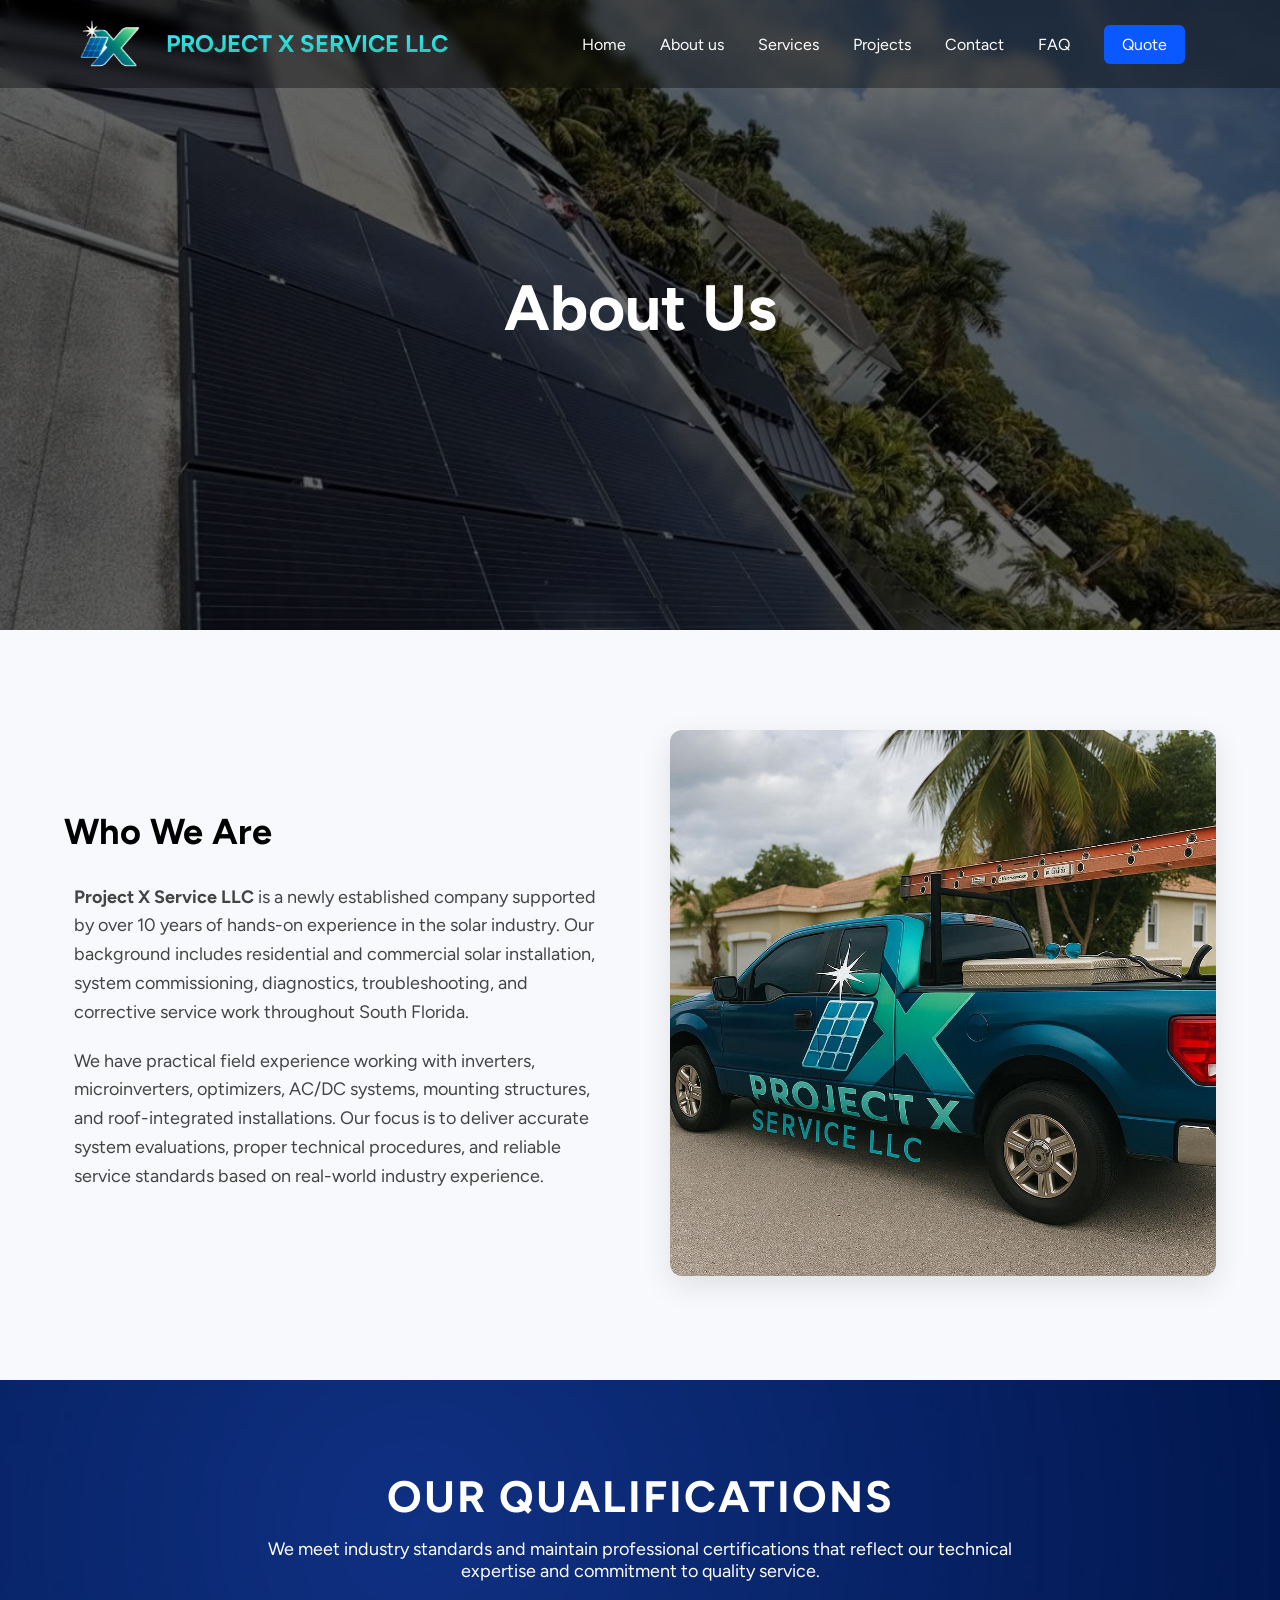
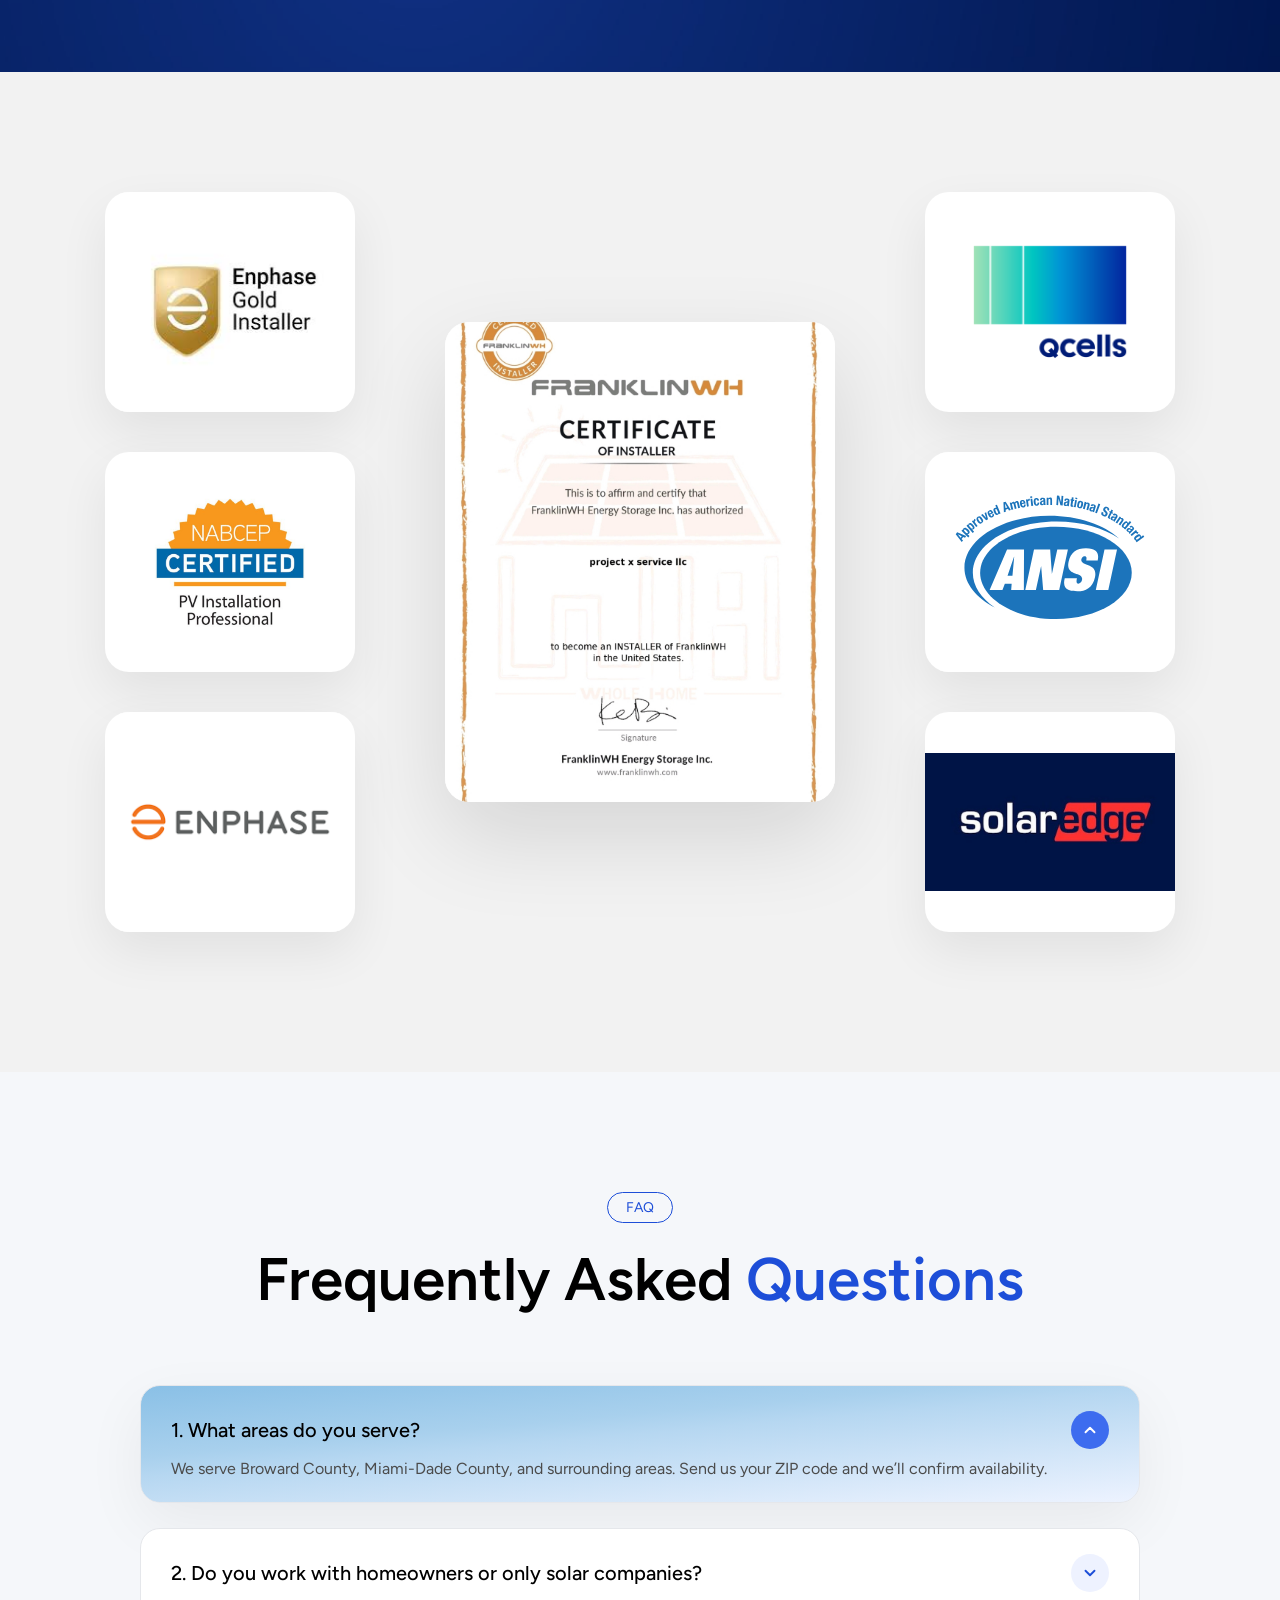
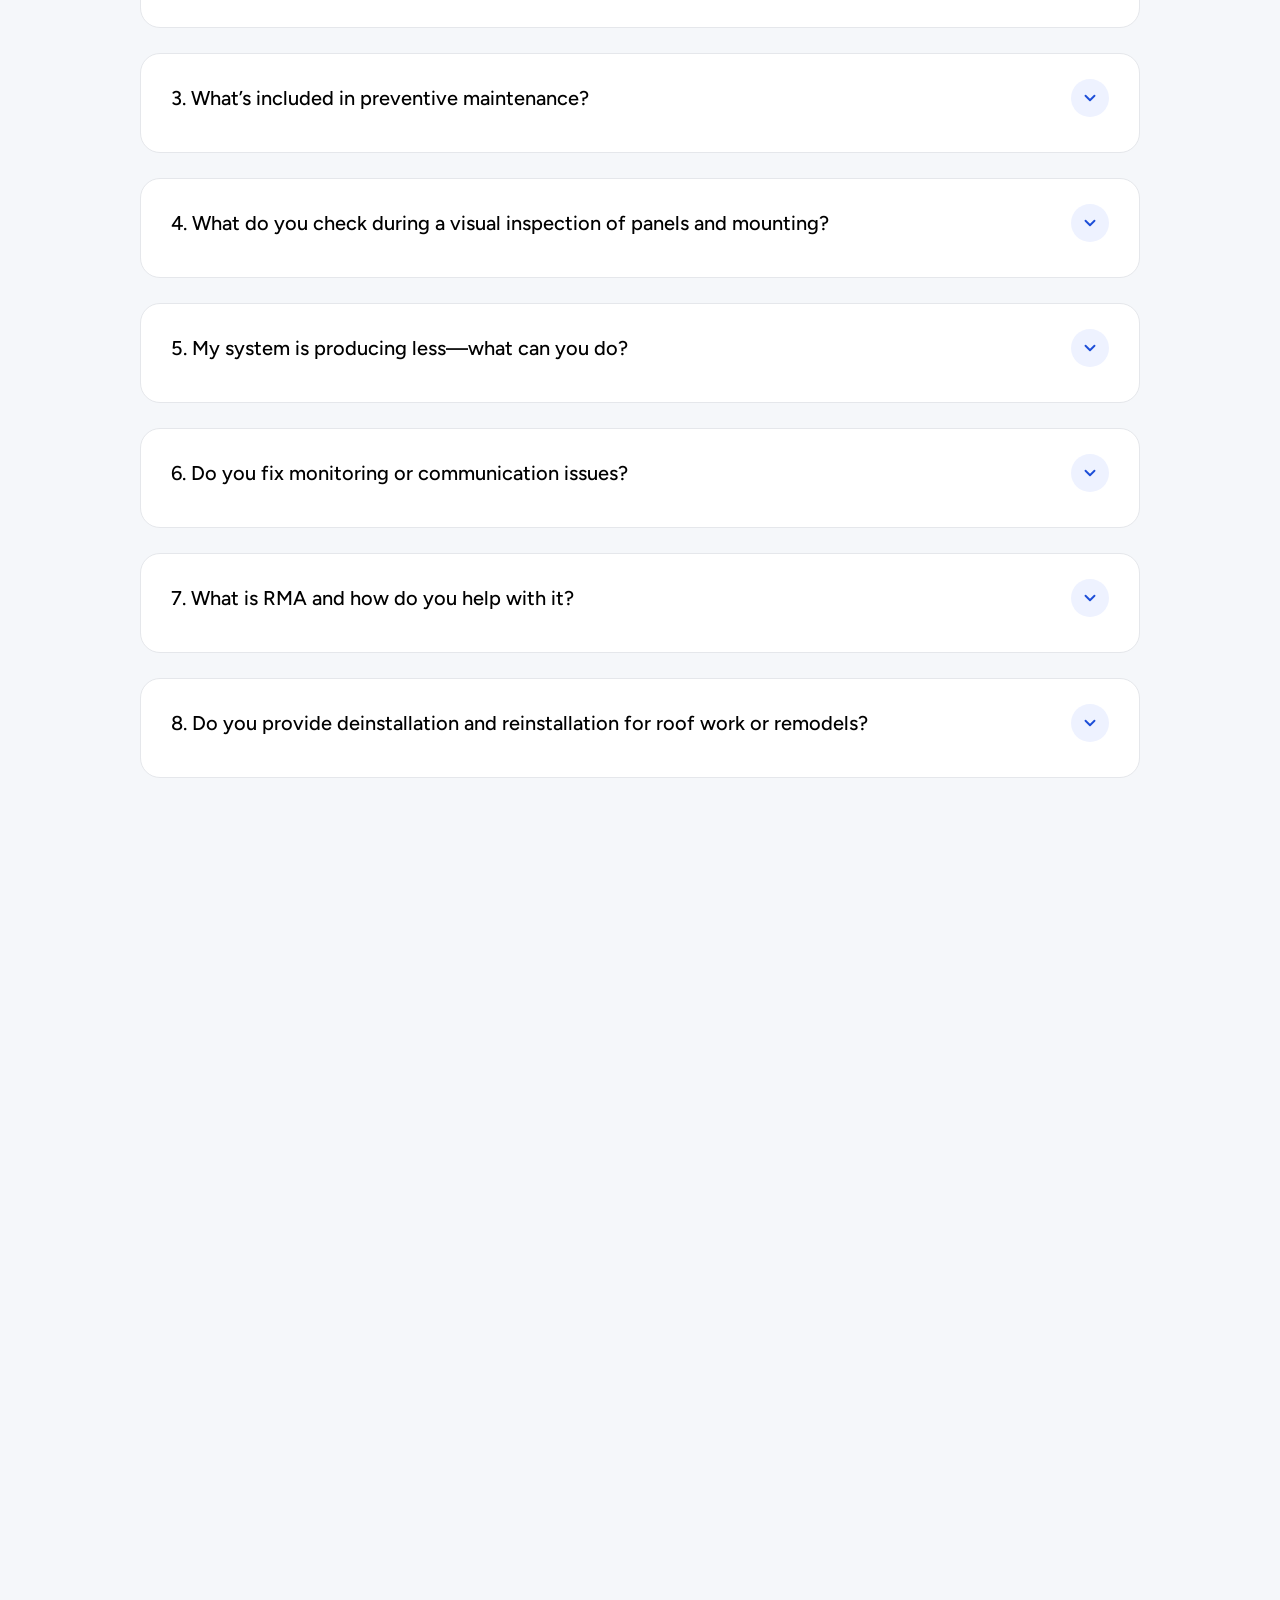
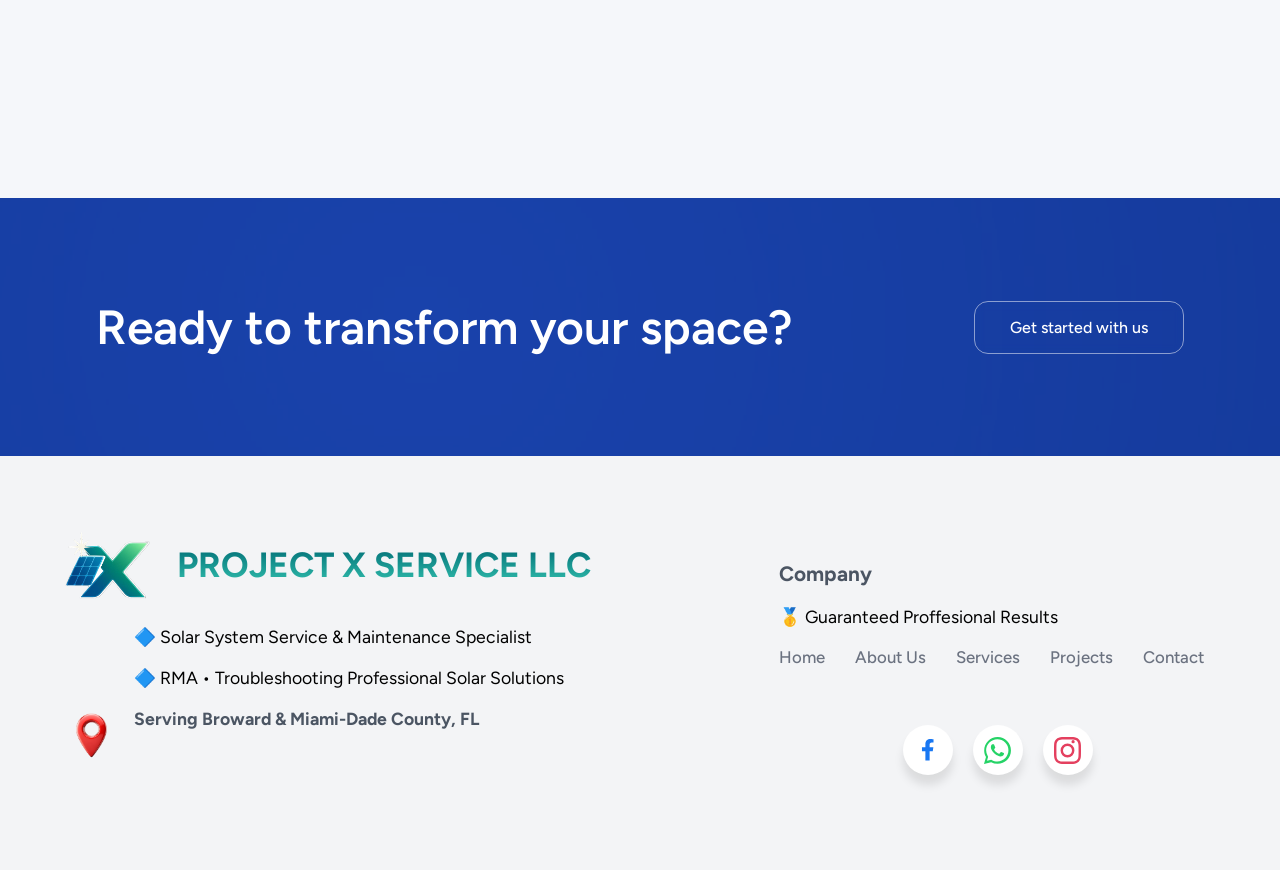
==== commit 95f38ca0: "Replace virtual office address with service area" ====
--- a/about_us.html
+++ b/about_us.html
@@ -468,8 +468,7 @@
         <div class="address-row">
           <img src="Img/location_icon.png" alt="Location">
           <div>
-            <p>200 S Andrews Ave, Suite 504 Fort Lauderdale, FL, United States, 33301</p>
-            <a href="https://maps.app.goo.gl/JshENRrSmdrGjEPQ7" target="_blank" class="google-link">View on Google</a>
+            <p>Serving Broward &amp; Miami-Dade County, FL</p>
           </div>
         </div>
 
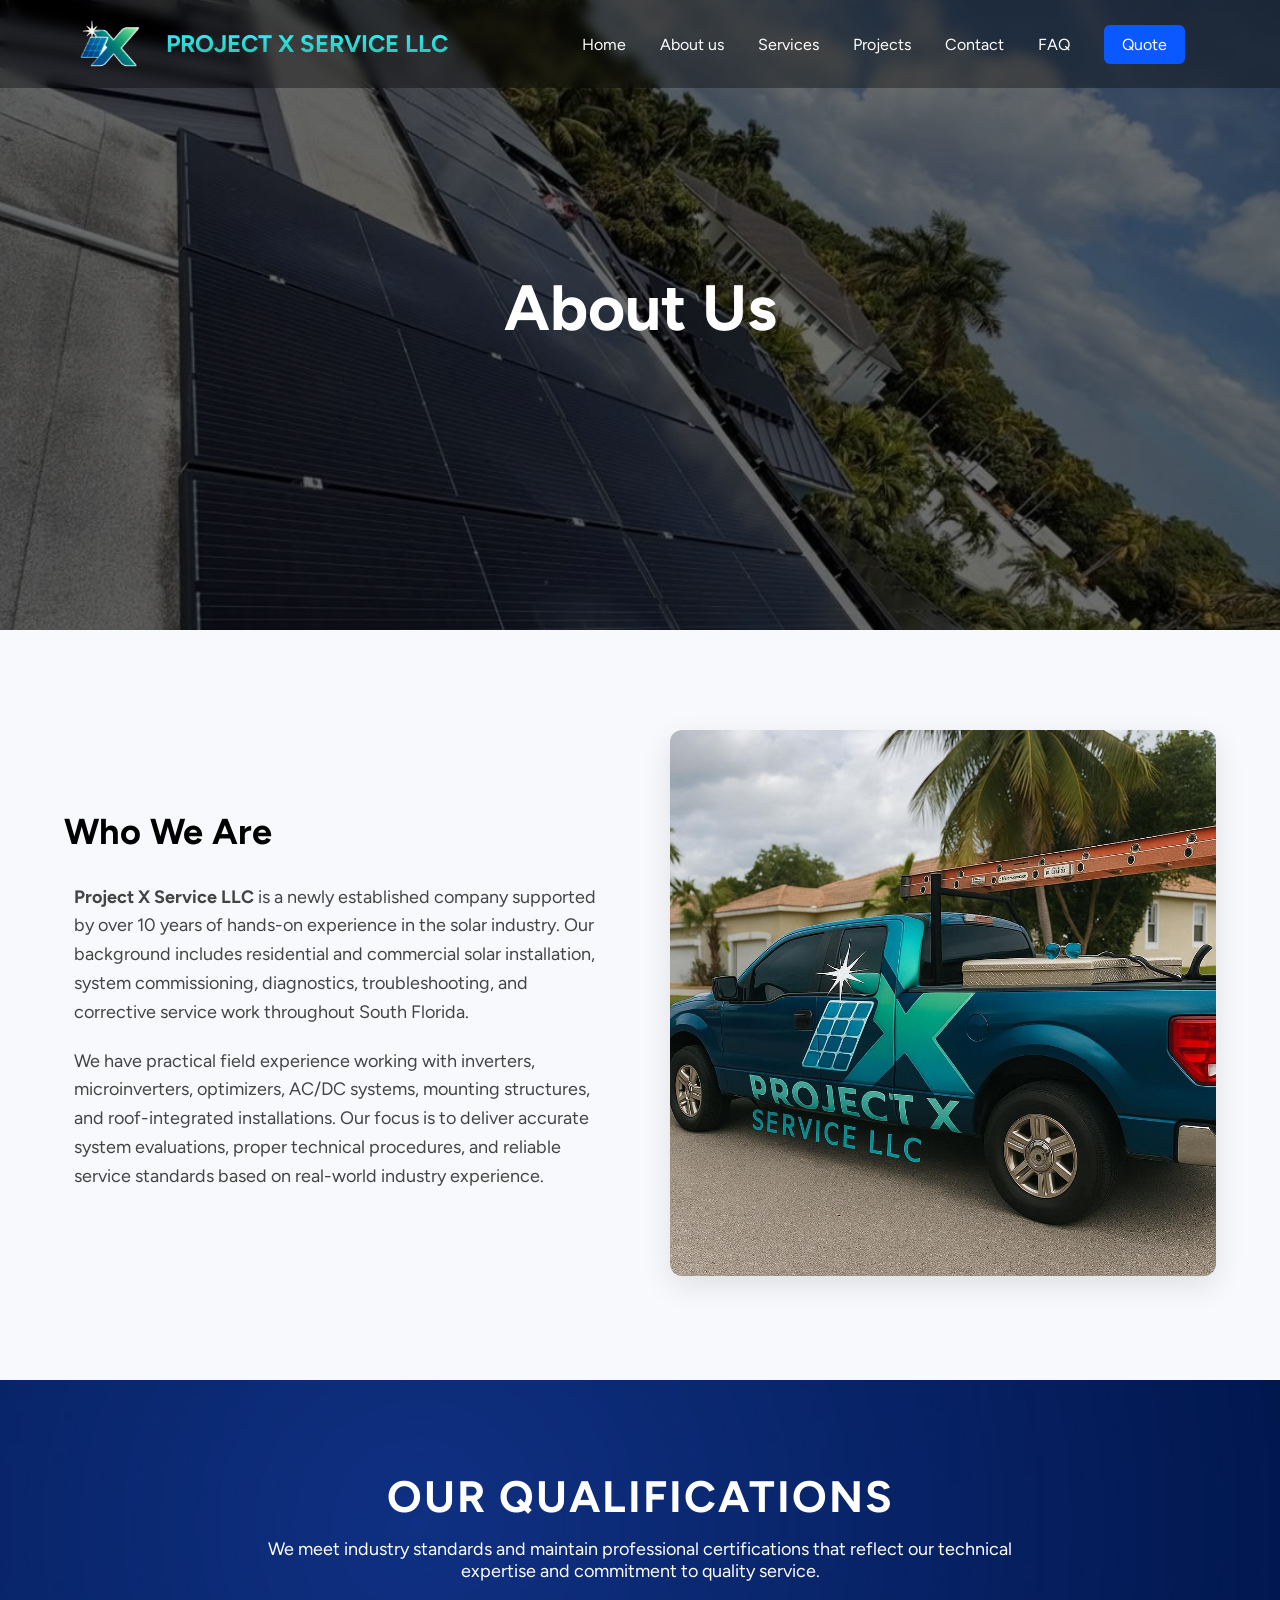
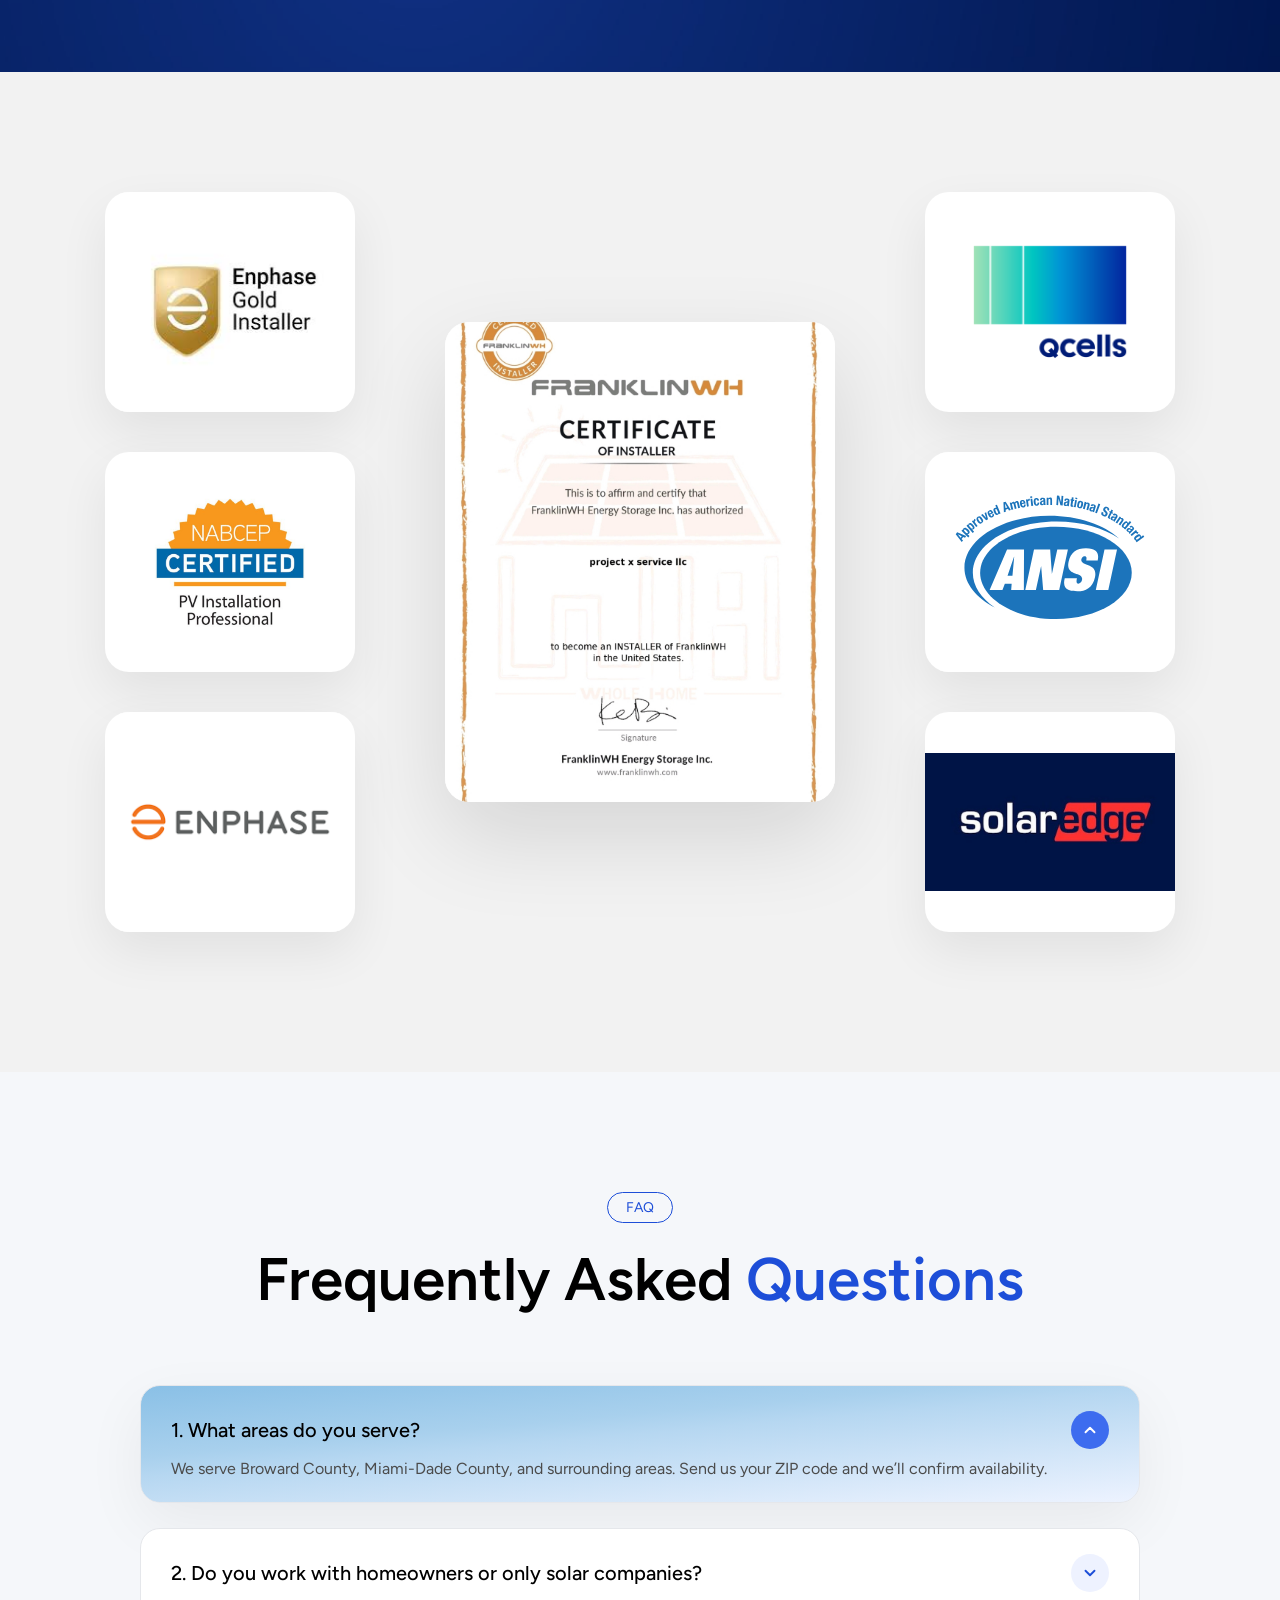
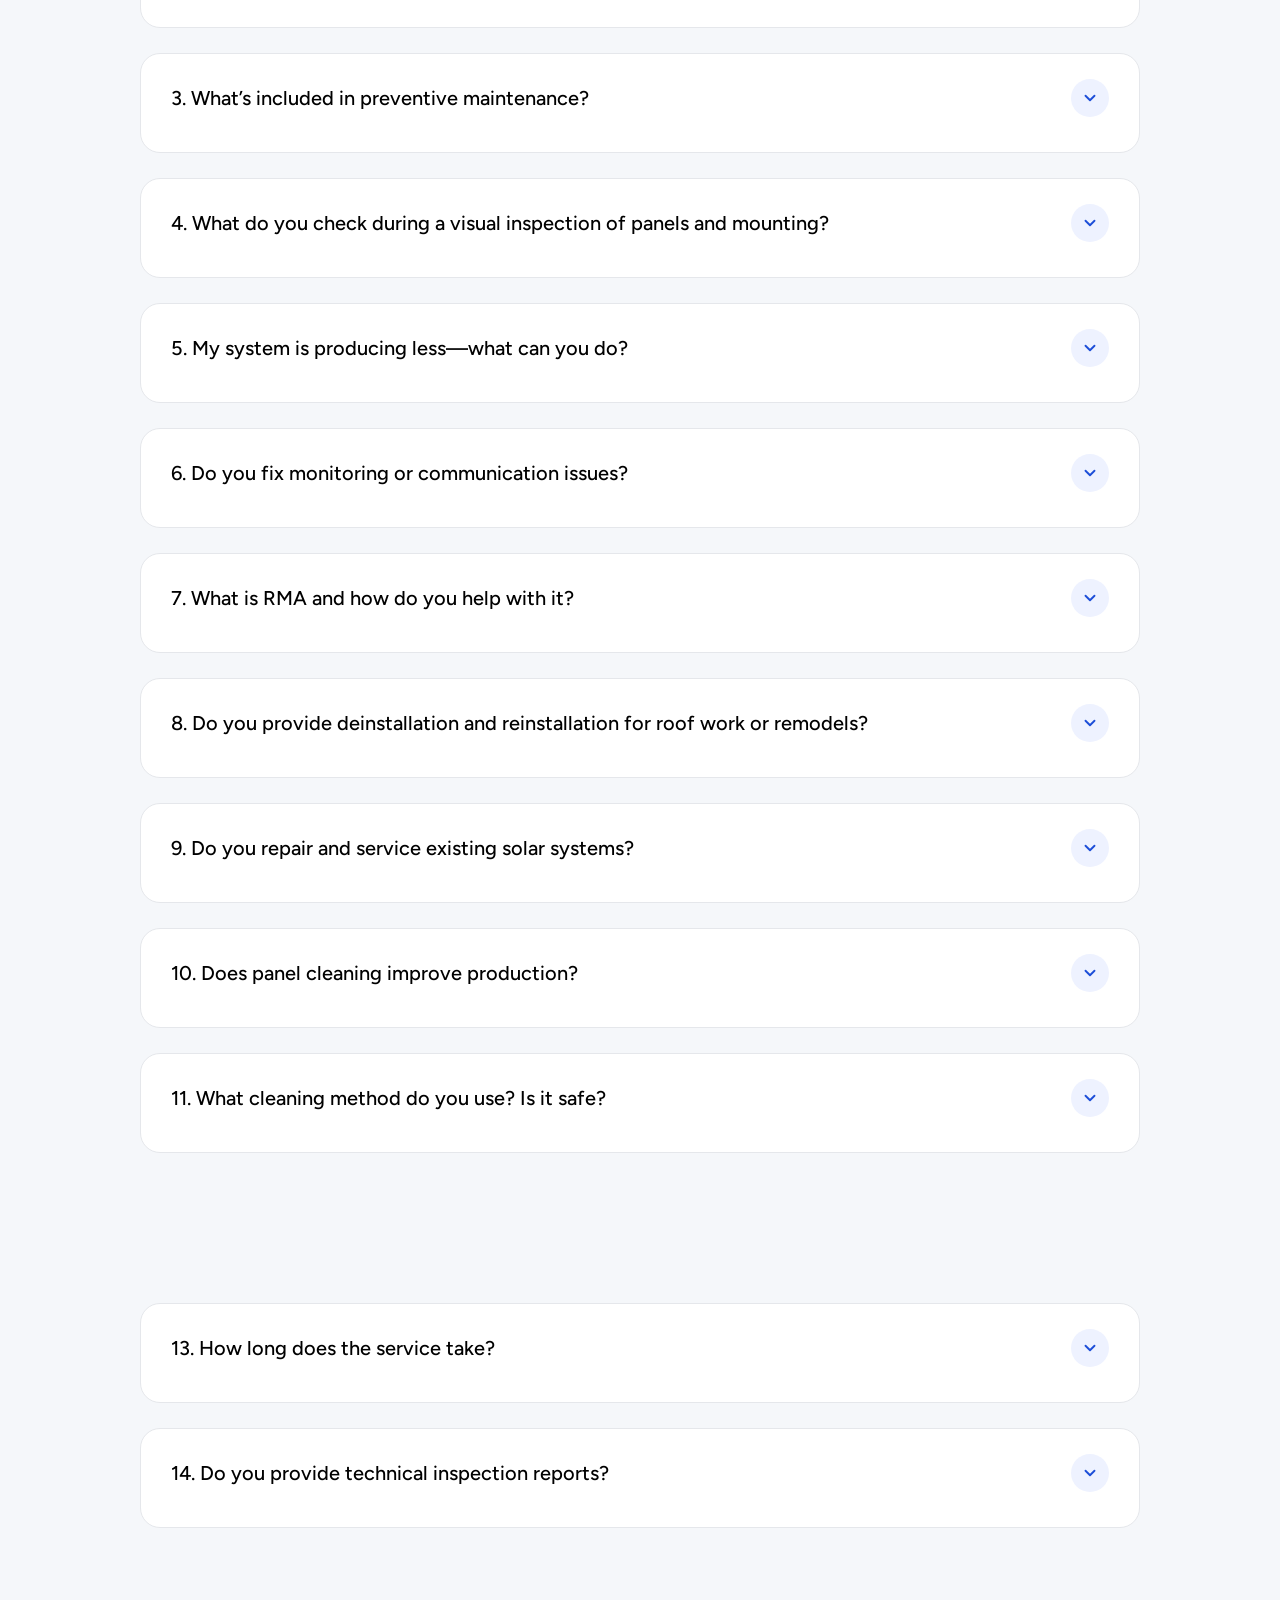
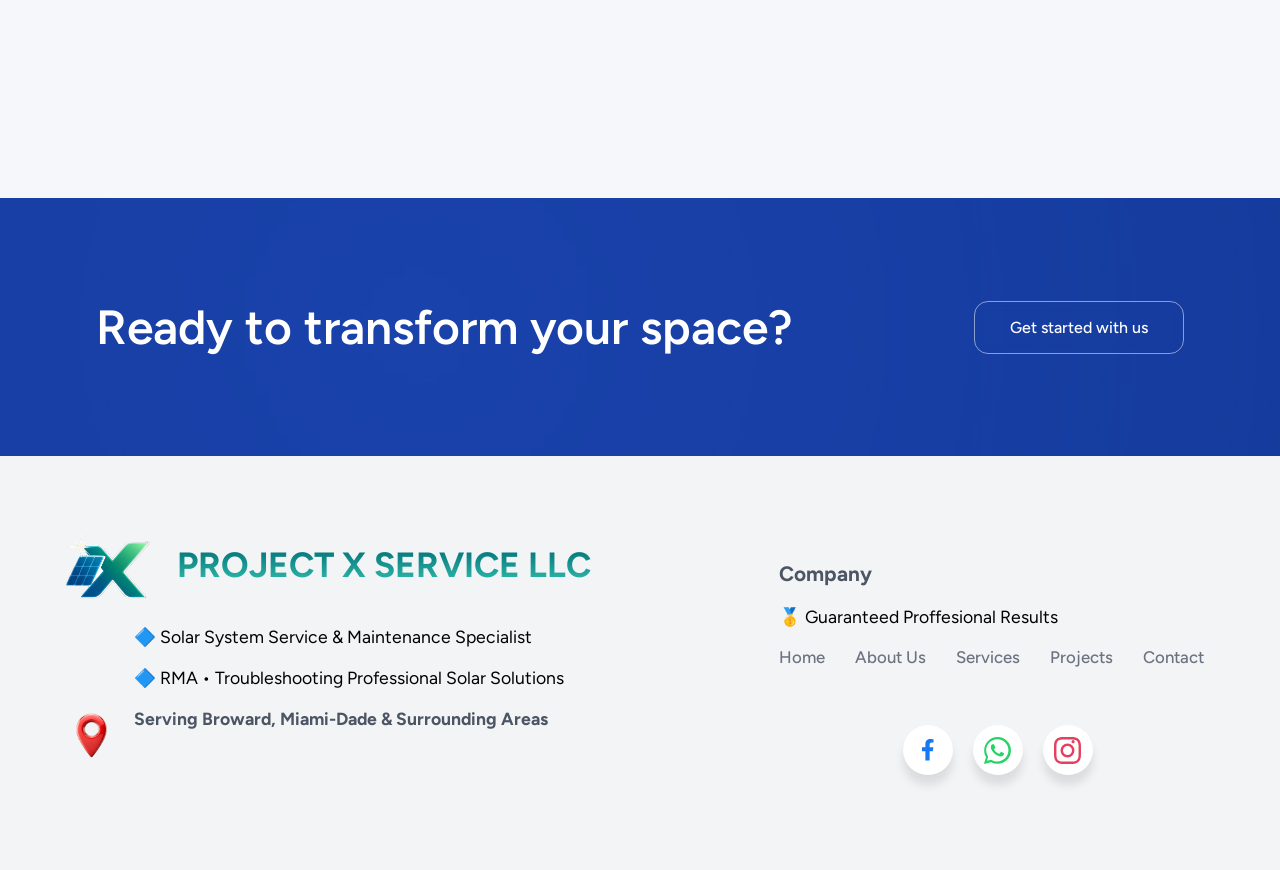
==== commit cdb4c93f: "Footer: serving Broward, Miami-Dade & surrounding areas" ====
--- a/about_us.html
+++ b/about_us.html
@@ -468,7 +468,7 @@
         <div class="address-row">
           <img src="Img/location_icon.png" alt="Location">
           <div>
-            <p>Serving Broward &amp; Miami-Dade County, FL</p>
+            <p>Serving Broward, Miami-Dade &amp; Surrounding Areas</p>
           </div>
         </div>
 
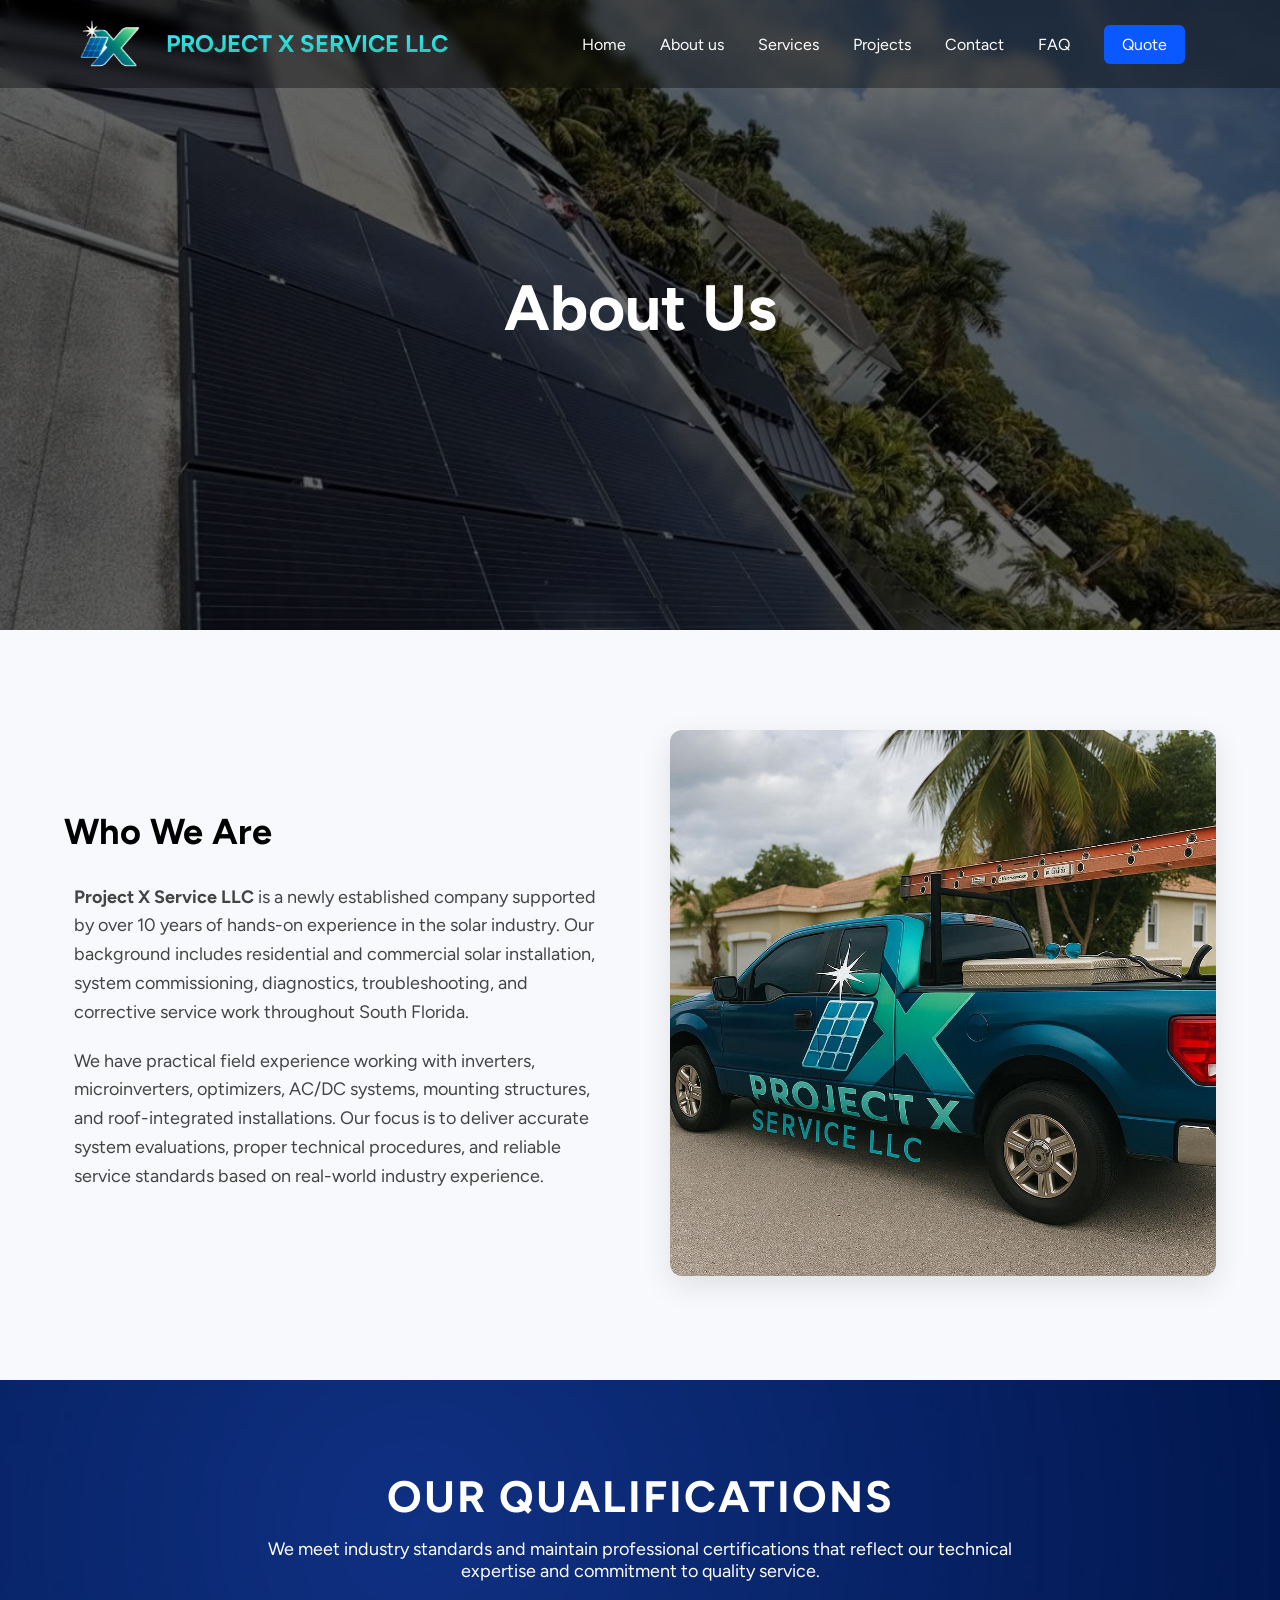
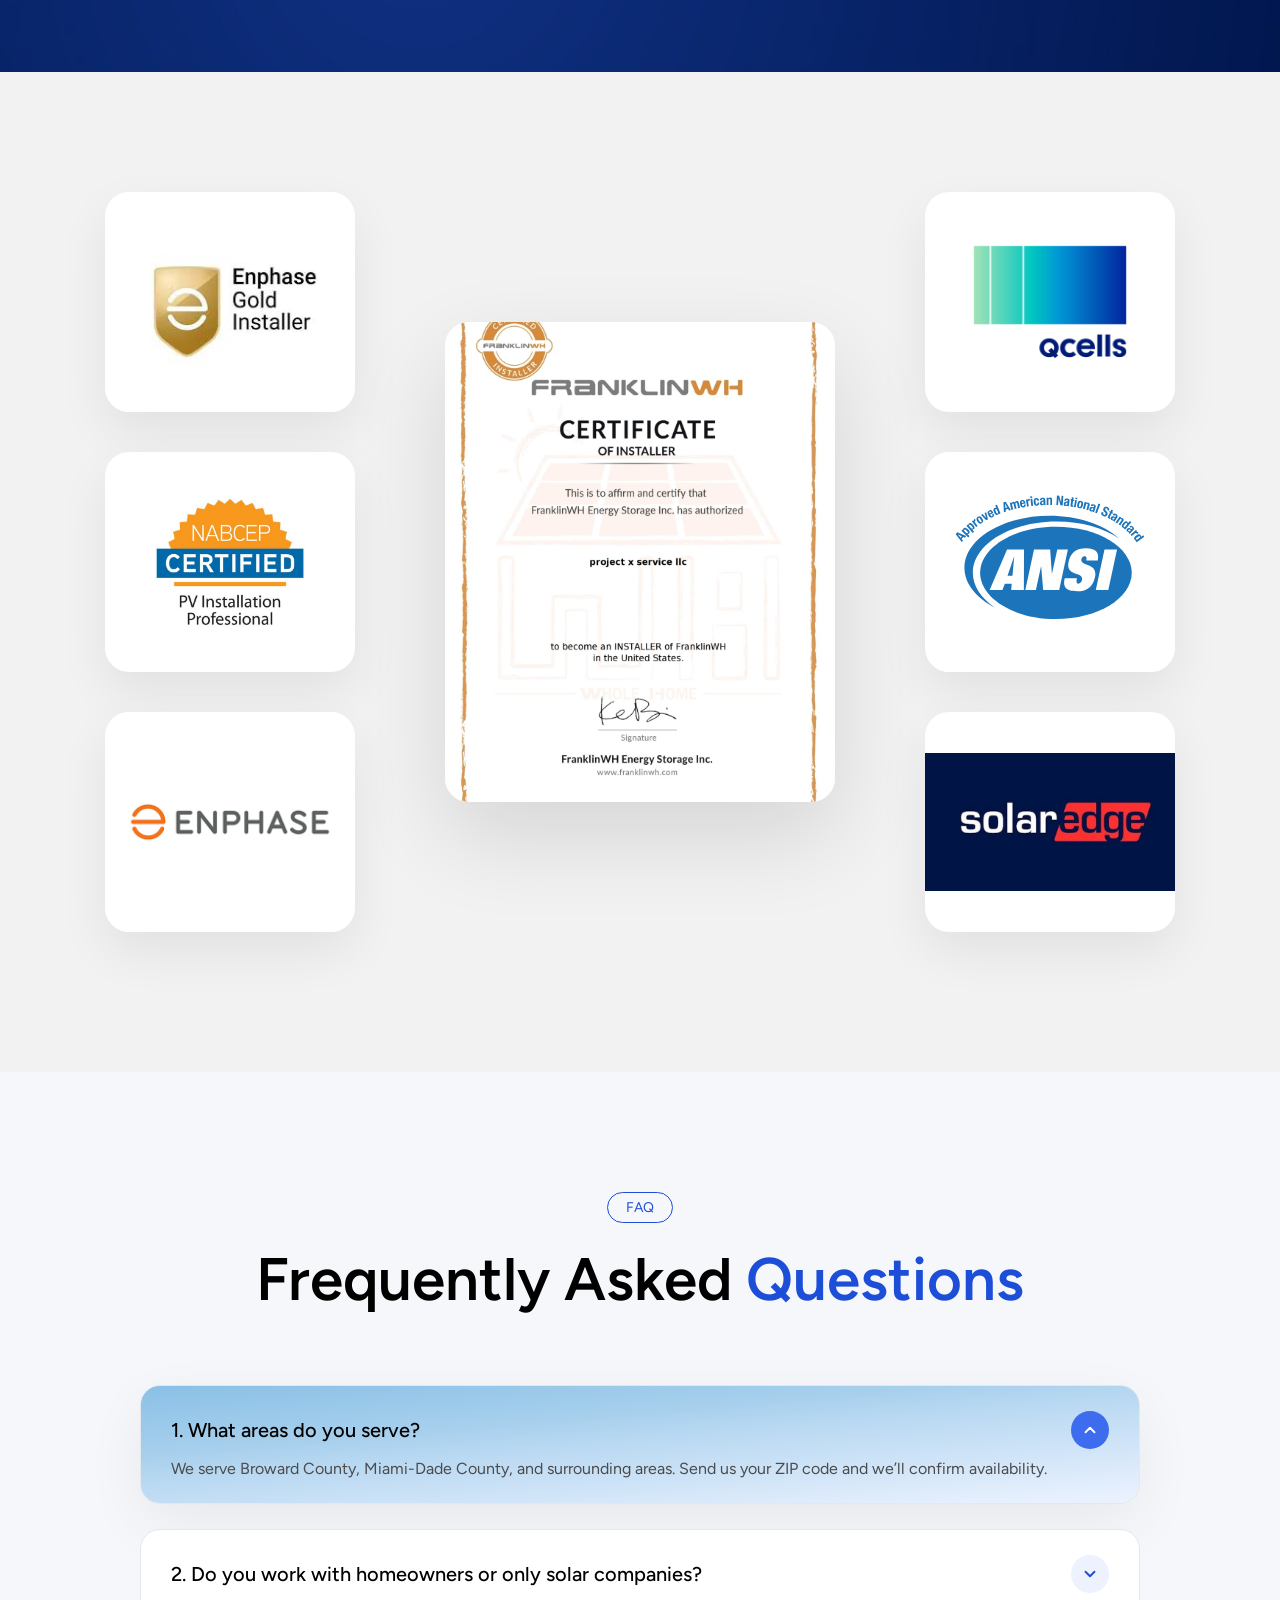
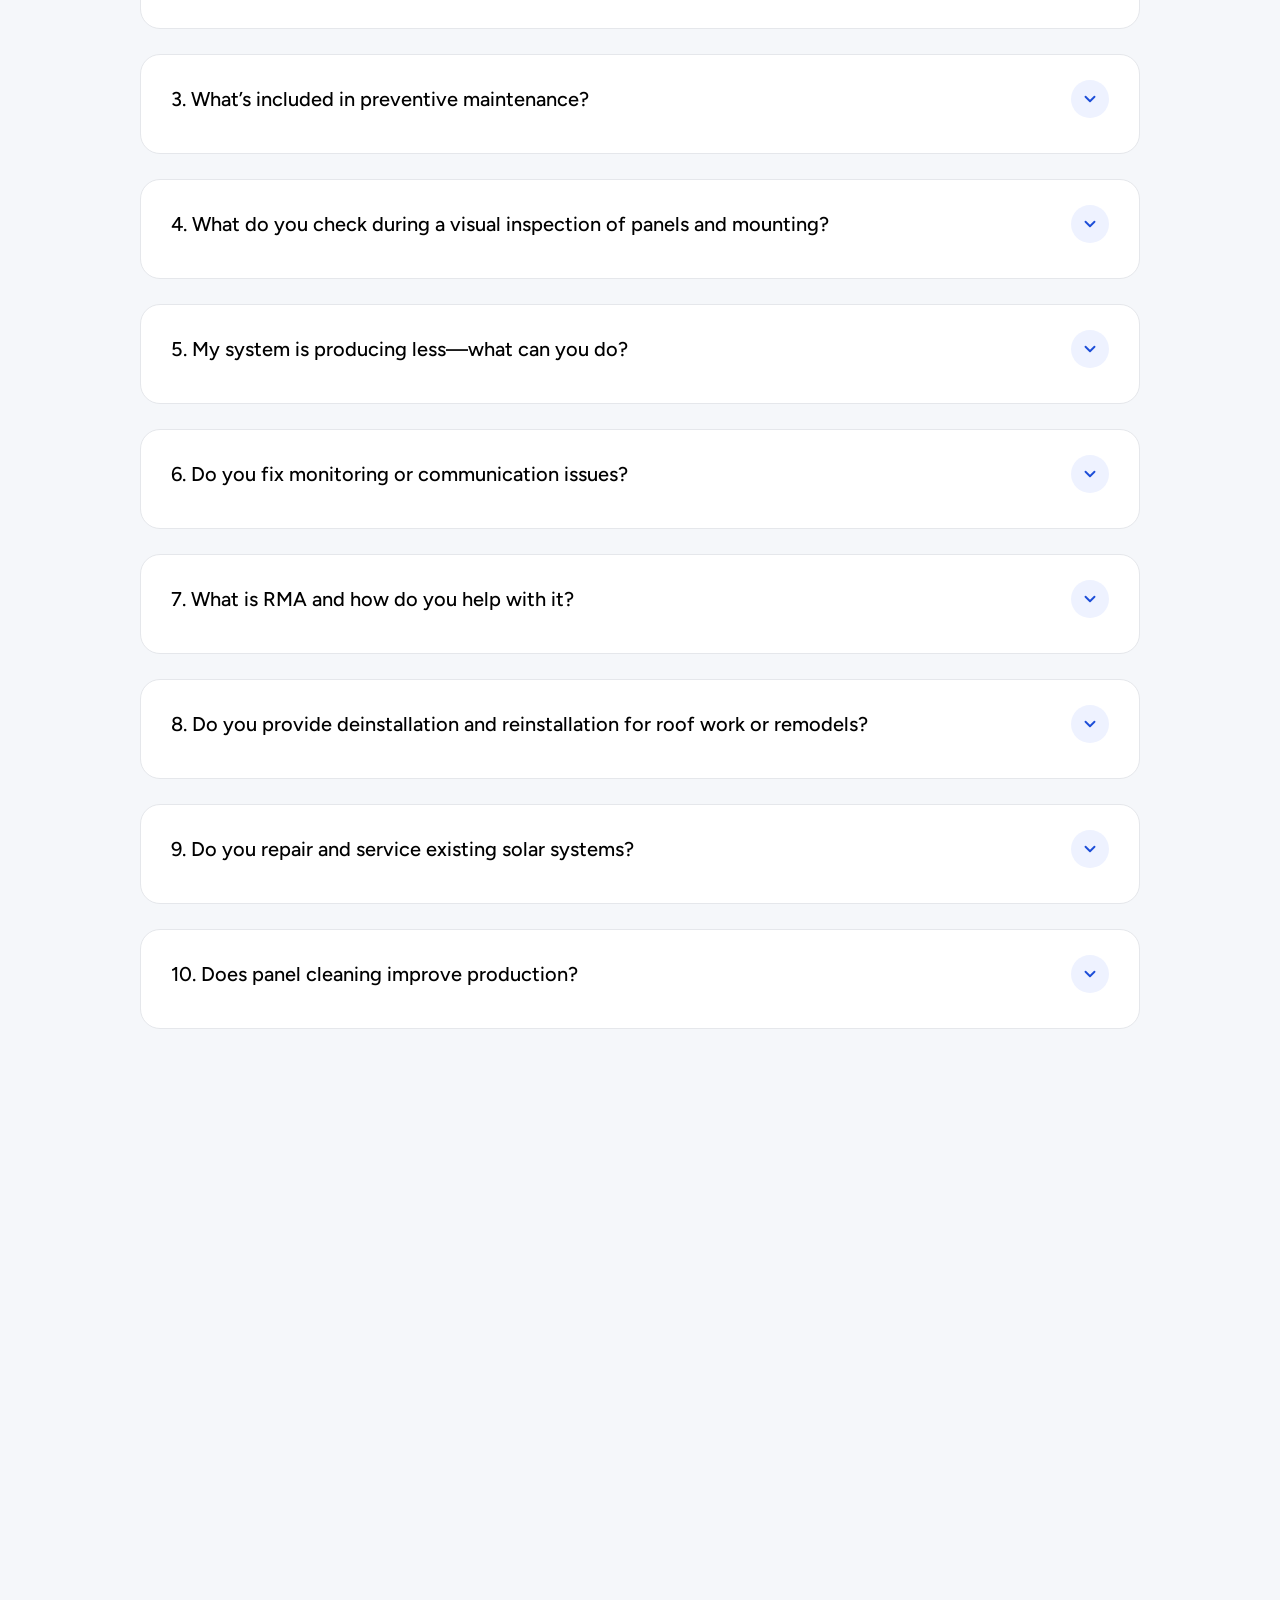
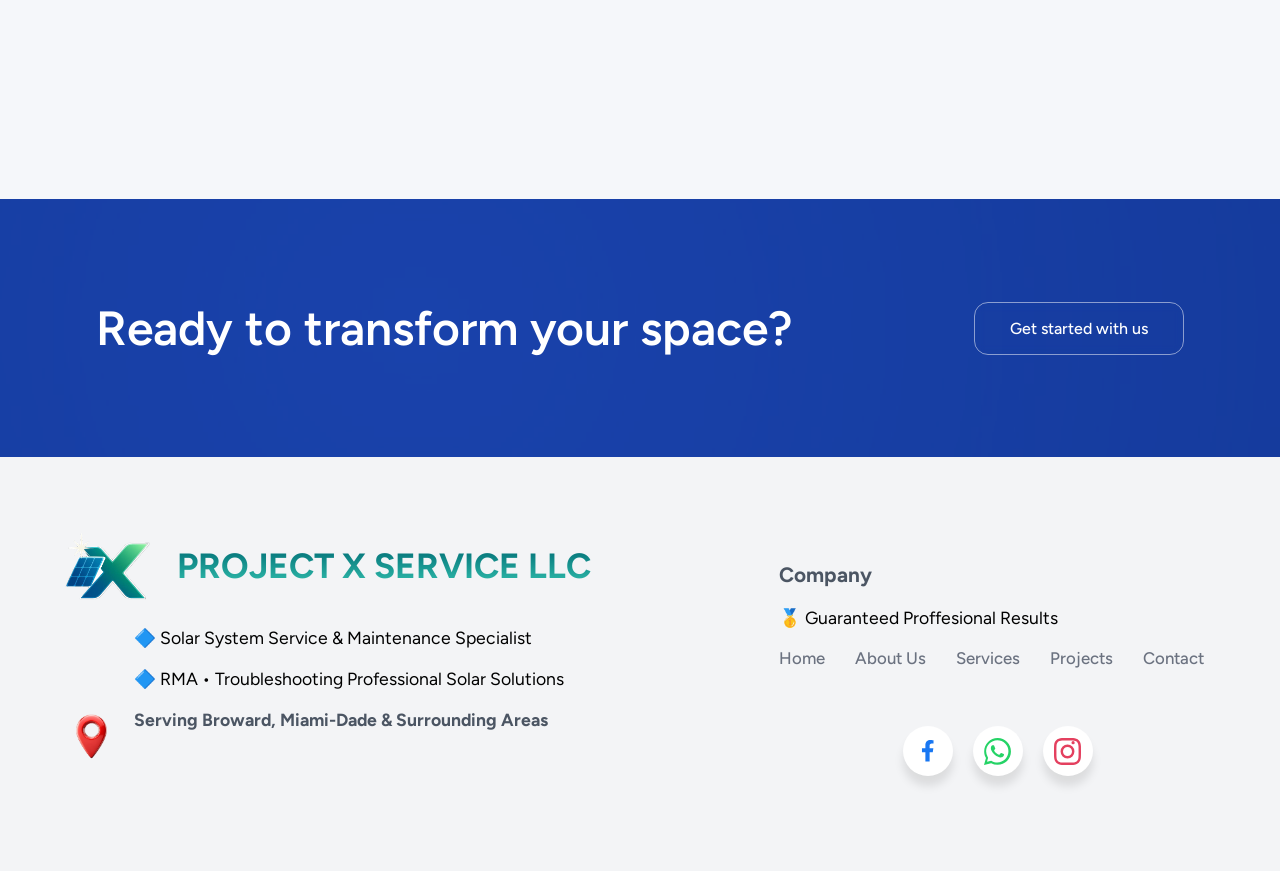
==== commit df8ade0a: "SEO: internal links to / instead of index.html" ====
--- a/about_us.html
+++ b/about_us.html
@@ -4,16 +4,16 @@
   <meta charset="utf-8" />
   <meta name="viewport" content="width=device-width, initial-scale=1" />
   <link rel="shortcut icon" href="Img/Logo-nav.png" type="image/png">
-  <title>About Us &amp; FAQ | Solar Service Experts in South Florida | Project X Service</title>
-<meta name="description" content="10+ years of hands-on solar experience. Certified technicians for diagnostics, repairs, RMA and maintenance of existing solar systems in Broward and Miami-Dade.">
-<link rel="canonical" href="https://projectxservicellc.com/about_us.html">
-<meta name="robots" content="index, follow">
-<meta property="og:type" content="website">
-<meta property="og:site_name" content="Project X Service LLC">
-<meta property="og:title" content="About Us &amp; FAQ | Solar Service Experts in South Florida | Project X Service">
-<meta property="og:description" content="10+ years of hands-on solar experience. Certified technicians for diagnostics, repairs, RMA and maintenance of existing solar systems in Broward and Miami-Dade.">
-<meta property="og:url" content="https://projectxservicellc.com/about_us.html">
-<meta property="og:locale" content="en_US">
+  <title>About Us &amp; FAQ | Solar Service Experts in South Florida | Project X Service</title>
+<meta name="description" content="10+ years of hands-on solar experience. Certified technicians for diagnostics, repairs, RMA and maintenance of existing solar systems in Broward and Miami-Dade.">
+<link rel="canonical" href="https://projectxservicellc.com/about_us.html">
+<meta name="robots" content="index, follow">
+<meta property="og:type" content="website">
+<meta property="og:site_name" content="Project X Service LLC">
+<meta property="og:title" content="About Us &amp; FAQ | Solar Service Experts in South Florida | Project X Service">
+<meta property="og:description" content="10+ years of hands-on solar experience. Certified technicians for diagnostics, repairs, RMA and maintenance of existing solar systems in Broward and Miami-Dade.">
+<meta property="og:url" content="https://projectxservicellc.com/about_us.html">
+<meta property="og:locale" content="en_US">
 <meta name="twitter:card" content="summary_large_image">
   <link rel="stylesheet" href="style.css" />
   <link rel="stylesheet" href="https://cdnjs.cloudflare.com/ajax/libs/font-awesome/6.5.0/css/all.min.css">
@@ -29,13 +29,13 @@
 <header id="home" class="navbar">
           <div class="logo">
           <img class="Logo-PX" src="Img/Logo.png">
-          <a href="index.html">PROJECT X SERVICE LLC</a>
+          <a href="/">PROJECT X SERVICE LLC</a>
         </div>
 
     <nav class="menu">
-        <a href="index.html">Home</a>
+        <a href="/">Home</a>
         <a href="#about-hero">About us</a>
-        <a href="index.html#services">Services</a>
+        <a href="/#services">Services</a>
         <a href="projects.html">Projects</a>
         <a href="contact.html">Contact</a>
         <a href="#faq">FAQ</a>
@@ -482,9 +482,9 @@
       <p class="D2-footer">🥇 Guaranteed Proffesional Results</p>
 
       <ul class="footer-links-horizontal">
-        <li><a href="index.html">Home</a></li>
+        <li><a href="/">Home</a></li>
         <li><a href="about_us.html">About Us</a></li>
-        <li><a href="index.html#services">Services</a></li>
+        <li><a href="/#services">Services</a></li>
         <li><a href="projects.html">Projects</a></li>
         <li><a href="contact.html">Contact</a></li>
       </ul>
--- a/style.css
+++ b/style.css
@@ -3713,21 +3713,58 @@
     line-height:1.3;
   }
 
-}
-
-
-
-
-
-
-
-
-
-
-
-
-
-
-
-
-
+}
+
+/* ===== PARTNERS (B2B) ===== */
+.partners{background:linear-gradient(160deg,#0f1f3d 0%,#1a3470 60%,#2d5ec4 100%);color:#fff;padding:100px 0;position:relative;overflow:hidden}
+.partners::before{content:"";position:absolute;top:-120px;right:-120px;width:360px;height:360px;border-radius:50%;background:radial-gradient(circle,rgba(49,189,172,.35),transparent 70%);pointer-events:none}
+.partners-container{width:85%;max-width:1200px;margin:auto;position:relative}
+.partners-head{text-align:center;max-width:780px;margin:0 auto 50px}
+.partners-tag{display:inline-block;background:rgba(49,189,172,.18);color:#5ee0cf;border:1px solid rgba(94,224,207,.5);padding:6px 16px;border-radius:999px;font-size:13px;font-weight:700;letter-spacing:1.5px;text-transform:uppercase;margin-bottom:16px}
+.partners-head h2{font-size:42px;line-height:1.15;margin:0 0 16px}
+.partners-head p{font-size:18px;opacity:.9;line-height:1.6;margin:0}
+.partners-grid{display:grid;grid-template-columns:repeat(3,1fr);gap:22px}
+.partner-card{background:rgba(255,255,255,.07);border:1px solid rgba(255,255,255,.14);border-radius:18px;padding:28px 24px;transition:transform .3s,background .3s,border-color .3s}
+.partner-card:hover{transform:translateY(-6px);background:rgba(255,255,255,.12);border-color:#5ee0cf}
+.partner-icon{font-size:30px;width:56px;height:56px;display:flex;align-items:center;justify-content:center;border-radius:14px;background:rgba(94,224,207,.15);margin-bottom:16px}
+.partner-card h3{font-size:20px;margin:0 0 8px}
+.partner-card p{font-size:15.5px;opacity:.85;line-height:1.55;margin:0}
+.cert-strip{margin-top:60px;text-align:center;background:#fff;color:#0f1f3d;border-radius:20px;padding:34px 24px}
+.cert-strip h3{font-size:22px;margin:0 0 18px}
+.cert-badges{display:flex;flex-wrap:wrap;justify-content:center;gap:12px}
+.cert-badges span{font-weight:700;font-size:17px;padding:10px 22px;border-radius:999px;border:2px solid #2d5ec4;color:#2d5ec4;transition:.3s}
+.cert-badges span:hover{background:#2d5ec4;color:#fff}
+.cert-note{margin:18px 0 0;font-size:15px;color:#555}
+.partners-cta{display:flex;justify-content:center;flex-wrap:wrap;gap:16px;margin-top:40px}
+.partners-btn{display:inline-block;padding:15px 34px;border-radius:999px;font-weight:700;font-size:17px;text-decoration:none;background:#31bdac;color:#fff;box-shadow:0 10px 25px rgba(49,189,172,.35);transition:transform .25s,box-shadow .25s}
+.partners-btn:hover{transform:translateY(-3px);box-shadow:0 14px 30px rgba(49,189,172,.5)}
+.partners-btn.ghost{background:transparent;border:2px solid #fff;box-shadow:none}
+.partners-btn.ghost:hover{background:#fff;color:#0f1f3d}
+@media (max-width:900px){.partners-grid{grid-template-columns:repeat(2,1fr)}.partners-head h2{font-size:34px}}
+@media (max-width:600px){.partners{padding:70px 0}.partners-container{width:90%}.partners-grid{grid-template-columns:1fr}.partners-head h2{font-size:28px}.partners-head p{font-size:16px}}
+
+/* ===== PARTNER MODAL ===== */
+.px-modal{position:fixed;inset:0;z-index:9999;display:flex;align-items:center;justify-content:center;padding:16px;opacity:0;visibility:hidden;transition:opacity .3s,visibility .3s}
+.px-modal.open{opacity:1;visibility:visible}
+.px-modal-backdrop{position:absolute;inset:0;background:rgba(10,20,45,.7);backdrop-filter:blur(3px)}
+.px-modal-box{position:relative;width:100%;max-width:460px;max-height:92vh;overflow-y:auto;background:#fff;color:#0f1f3d;border-radius:20px;padding:34px 28px 28px;box-shadow:0 25px 60px rgba(0,0,0,.35);transform:translateY(20px) scale(.97);transition:transform .3s}
+.px-modal.open .px-modal-box{transform:none}
+.px-modal-close{position:absolute;top:10px;right:14px;background:none;border:0;font-size:30px;line-height:1;color:#666;cursor:pointer}
+.px-modal-box h2{margin:0 0 6px;font-size:26px;color:#0f1f3d}
+.px-modal-sub{margin:0 0 18px;color:#555;font-size:15px}
+.px-modal-box form{display:flex;flex-direction:column;gap:12px}
+.px-modal-box input,.px-modal-box textarea{width:100%;box-sizing:border-box;padding:13px 14px;border:1px solid #d5dbe5;border-radius:10px;font:inherit;font-size:15px}
+.px-modal-box textarea{min-height:90px;resize:vertical}
+.px-modal-box input:focus,.px-modal-box textarea:focus{outline:none;border-color:#2d5ec4;box-shadow:0 0 0 3px rgba(45,94,196,.15)}
+.px-modal-box button[type=submit]{background:#2d5ec4;color:#fff;border:0;border-radius:10px;padding:14px;font-size:16px;font-weight:700;cursor:pointer;transition:background .25s}
+.px-modal-box button[type=submit]:hover{background:#1d4ed8}
+.px-modal-box button[disabled]{opacity:.7;cursor:wait}
+.px-hp{position:absolute!important;left:-9999px!important;width:1px;height:1px;opacity:0}
+.px-form-error{color:#c0392b;font-size:14px;margin:0}
+#partnerSuccess{display:none;flex-direction:column;align-items:center;text-align:center;padding:20px 0}
+
+/* Partner modal fixes */
+.px-modal-box .px-modal-close{width:40px!important;height:40px!important;padding:0!important;margin:0!important;left:auto!important;right:10px!important;top:8px!important;background:transparent!important;color:#666!important;border:0!important;border-radius:50%!important;box-shadow:none!important;font-size:30px!important;line-height:40px!important;text-align:center}
+.px-modal-box .px-modal-close:hover{background:#f0f2f6!important;color:#0f1f3d!important}
+.px-modal-box input,.px-modal-box textarea{margin:0!important}
+.px-modal-box h2{padding-right:40px}
